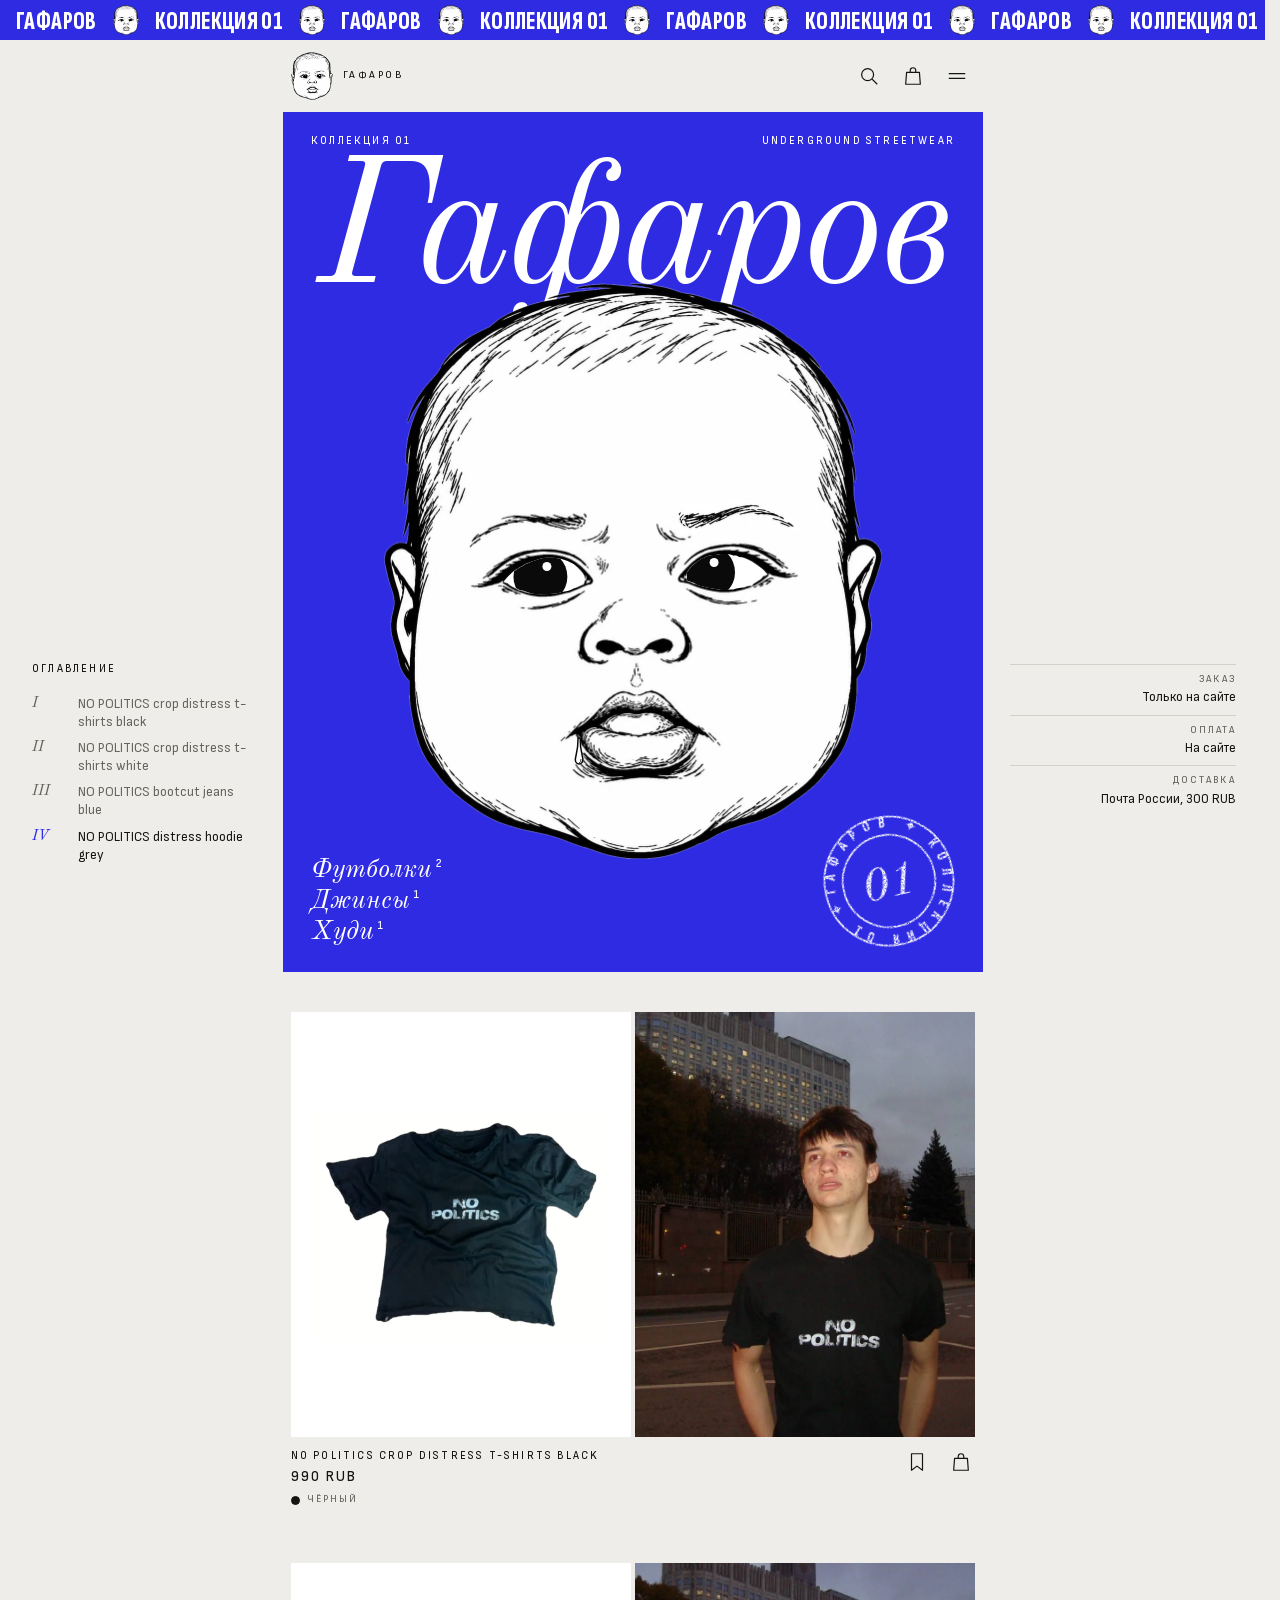
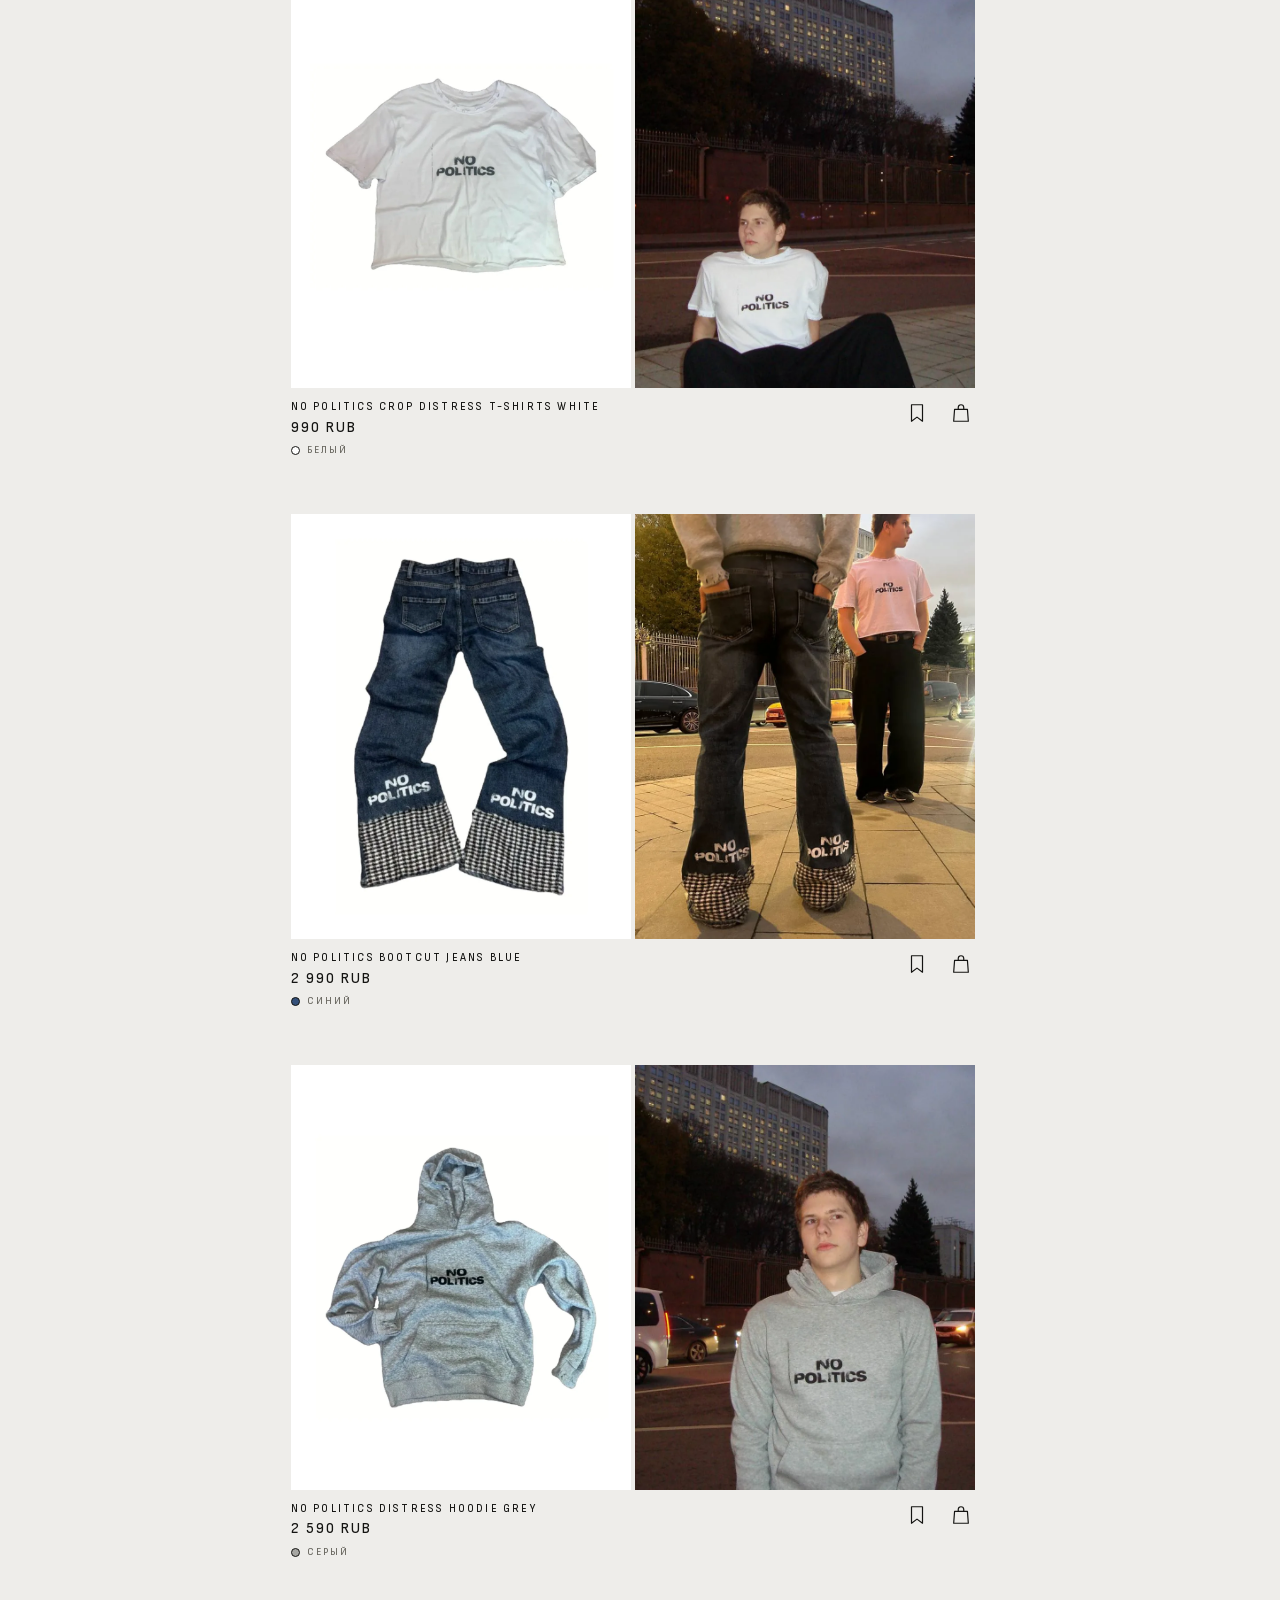
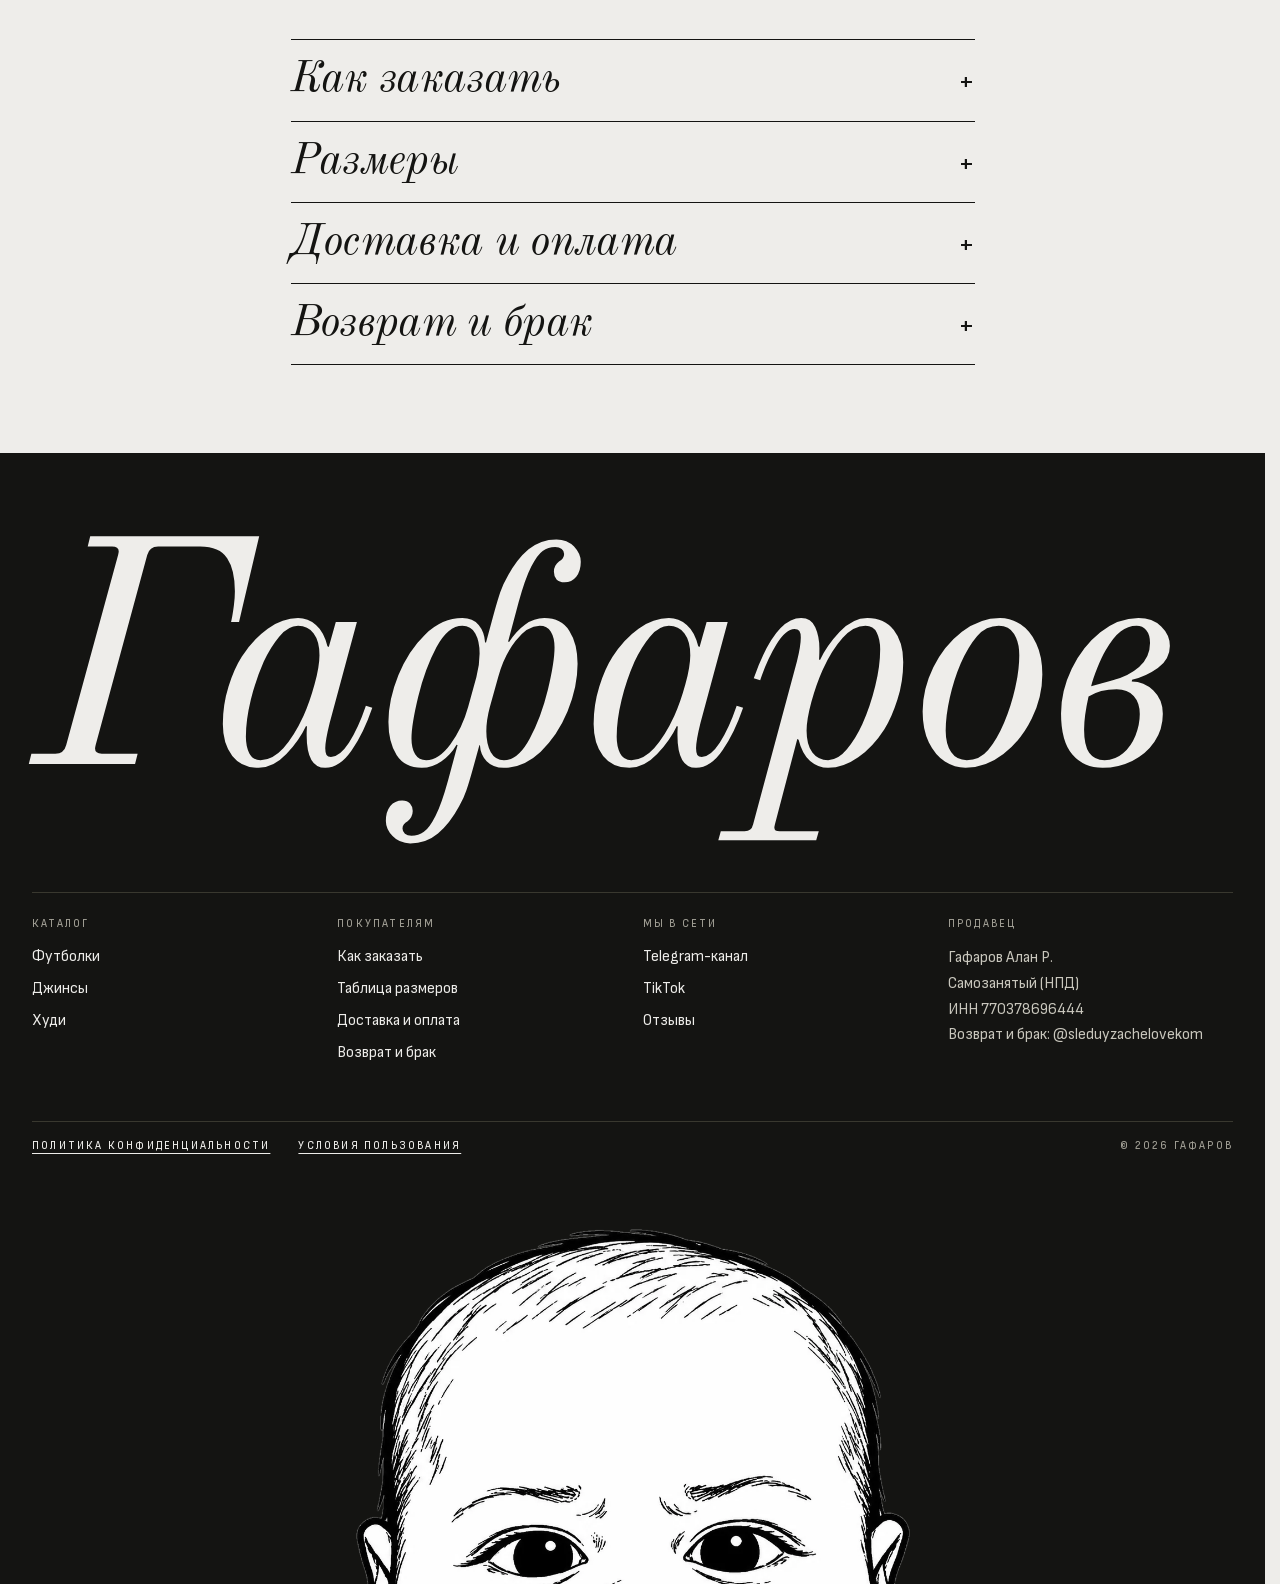
==== index.html @ 9c401a39 "Take payment on the site through YooKassa, add 300 RUB delivery The cart total now includes delivery" ====
<!doctype html>
<html lang="ru">
<head>
<meta charset="utf-8">
<meta name="viewport" content="width=device-width, initial-scale=1, viewport-fit=cover">
<title>ГАФАРОВ — underground streetwear</title>
<meta name="description" content="Авторская одежда ГАФАРОВ. Футболки, джинсы буткат, худи. Заказ на сайте, доставка Почтой России.">
<meta name="theme-color" content="#eeedea">
<meta property="og:title" content="ГАФАРОВ — underground streetwear">
<meta property="og:description" content="Авторская одежда. Доставка Почтой России.">
<meta property="og:image" content="https://gafarov.shop/assets/og.jpg">
<meta property="og:url" content="https://gafarov.shop/">
<link rel="canonical" href="https://gafarov.shop/">
<link rel="icon" type="image/png" href="assets/favicon.png">
<link rel="apple-touch-icon" href="assets/apple-touch-icon.png">
<link rel="stylesheet" href="style.css?v=4">
</head>
<body>

<!-- общие заливки и фильтры для рисунков -->
<svg class="defs" width="0" height="0" aria-hidden="true" focusable="false">
  <defs>
    <pattern id="hatchInk" width="6" height="6" patternUnits="userSpaceOnUse" patternTransform="rotate(-38)"><path d="M0 1.5h6" stroke="#141412" stroke-width=".9"/></pattern>
    <pattern id="hatchPaper" width="6" height="6" patternUnits="userSpaceOnUse" patternTransform="rotate(-38)"><path d="M0 1.5h6" stroke="#eeedea" stroke-width=".7" stroke-opacity=".7"/></pattern>
    <filter id="wob" x="-5%" y="-5%" width="110%" height="110%"><feTurbulence type="fractalNoise" baseFrequency=".03" numOctaves="2" seed="7" result="n"/><feDisplacementMap in="SourceGraphic" in2="n" scale="3.2"/></filter>
    <filter id="rough" x="-5%" y="-5%" width="110%" height="110%"><feTurbulence type="fractalNoise" baseFrequency=".85" numOctaves="2" seed="3" result="n"/><feColorMatrix in="n" type="matrix" values="0 0 0 0 0 0 0 0 0 0 0 0 0 0 0 0 0 0 -3 2.35" result="m"/><feComposite in="SourceGraphic" in2="m" operator="in"/></filter>
  </defs>
</svg>

<div class="ribbon" aria-hidden="true"><div class="ribbon-track" id="ribbon"></div></div>

<div class="page">
<header class="bar">
  <a class="brand" href="#top" aria-label="Гафаров — наверх">
    <img src="assets/mascot-s.webp" alt="" width="42" height="48">
    <span>Гафаров</span>
  </a>
  <div class="bar-btns">
    <button class="ico" id="openSearch" type="button" aria-label="Поиск">
      <svg viewBox="0 0 24 24"><circle cx="10.5" cy="10.5" r="6.5"/><path d="M15.5 15.5 21 21"/></svg>
    </button>
    <button class="ico" id="openCart" type="button" aria-label="Корзина">
      <svg viewBox="0 0 24 24"><path d="M5 8h14l1 13H4z"/><path d="M9 8V6a3 3 0 0 1 6 0v2"/></svg>
      <span class="n" id="count" hidden>0</span>
    </button>
    <button class="ico" id="openMenu" type="button" aria-label="Меню">
      <svg viewBox="0 0 24 24"><path d="M3 9.5h18M3 14.5h18"/></svg>
    </button>
  </div>
</header>

<!-- поля по бокам: только на широких экранах -->
<nav class="margin margin-l" aria-label="Оглавление">
  <p class="micro">Оглавление</p>
  <ol class="toc" id="toc"></ol>
</nav>
<aside class="margin margin-r" aria-label="Коротко о заказе">
  <dl class="margin-facts">
    <div><dt>Заказ</dt><dd>Только на сайте</dd></div>
    <div><dt>Оплата</dt><dd>На сайте</dd></div>
    <div><dt>Доставка</dt><dd>Почта России, 300 RUB</dd></div>
  </dl>
</aside>

<main id="top" class="col">
  <section class="hero" aria-labelledby="heroTitle">
    <div class="hero-plate" id="heroPlate">
      <span class="hero-tag hero-tag-l micro">Коллекция 01</span>
      <span class="hero-tag hero-tag-r micro">Underground streetwear</span>
      <h1 class="masthead" id="heroTitle">Гафаров</h1>

      <div class="mascot" id="mascot">
        <img src="assets/mascot-hero.webp" alt="Маскот бренда: младенец со строгим взглядом" width="1010" height="1166" fetchpriority="high">
        <svg class="eyes" id="eyes" viewBox="153 4 1010 1166" aria-hidden="true">
          <defs>
            <!-- контуры глаз сняты с рисунка: зрачок двигается только внутри них -->
            <clipPath id="eyeL"><path d="M399 608 407 599 413 593 419 588 425 584 431 580 437 577 443 573 449 571 455 568 461 566 467 564 473 562 479 561 485 560 497 560 503 561 509 562 515 563 521 565 527 567 533 570 539 573 545 578 551 585 557 592 560 597V610L557 613 551 616 545 620 539 622 533 625 527 627 521 628 515 629 509 631 503 632 491 633 473 634 461 633 455 632 449 630 443 628 437 626 431 625 425 622 419 619 413 616 407 611 401 609Z"/></clipPath>
            <clipPath id="eyeR"><path d="M766 590 769 586 775 578 781 573 787 568 793 564 799 561 805 558 811 556 817 555 823 555 829 554 835 553 847 553 853 554 859 556 865 556 871 559 877 560 883 562 889 565 895 568 901 572 907 576 913 580 919 585 925 592 928 593 925 594 919 596 913 603 907 606 901 610 895 616 889 616 883 618 877 620 871 621 865 622 859 624 853 624 847 625 835 625 829 624 823 623 817 622 811 621 805 620 799 618 793 617 787 615 781 611 775 609 769 607 766 606Z"/></clipPath>
          </defs>
          <image class="brow" id="brow" href="assets/mascot-brow.webp" x="746" y="451" width="236" height="54"/>
          <g clip-path="url(#eyeL)">
            <rect x="390" y="550" width="180" height="90" fill="#fff"/>
            <g class="iris"><circle cx="496" cy="601" r="54" fill="#0a0a0a"/><circle cx="509" cy="580.5" r="9" fill="#fff"/></g>
            <g class="lid"><rect x="390" y="540" width="180" height="96" fill="#fff"/><rect x="390" y="632" width="180" height="5" fill="#0a0a0a"/></g>
          </g>
          <g clip-path="url(#eyeR)">
            <rect x="760" y="545" width="175" height="85" fill="#fff"/>
            <g class="iris"><circle cx="832" cy="592" r="54" fill="#0a0a0a"/><circle cx="844" cy="572.5" r="9" fill="#fff"/></g>
            <g class="lid"><rect x="760" y="530" width="175" height="96" fill="#fff"/><rect x="760" y="622" width="175" height="5" fill="#0a0a0a"/></g>
          </g>
          <!-- слюна: форму и падение задаёт app.js, здесь вид без анимации -->
          <path class="drool" id="drool" d="M548 922C548 939 543 941.3 543 948.3A7 7.7 0 0 0 557 948.3C557 941.3 552 939 552 922Z"/>
          <path class="drool-hi" id="droolHi" d="M553.5 947Q553.9 952 550.3 954"/>
          <g id="droolDrop" visibility="hidden">
            <path class="drool" d="M0-14C1-7 8-4 8 3A8 8.8 0 0 1-8 3C-8-4-1-7 0-14Z"/>
            <path class="drool-hi" d="M4 2Q4.4 7 .5 8.5"/>
          </g>
        </svg>
      </div>

      <nav class="cover" id="coverCats" aria-label="Разделы каталога"></nav>

      <svg class="seal" viewBox="0 0 200 200" aria-hidden="true">
        <g filter="url(#rough)">
          <circle cx="100" cy="100" r="92"/><circle cx="100" cy="100" r="66"/>
          <path id="sealPath" d="M100 100m-77 0a77 77 0 1 1 154 0a77 77 0 1 1-154 0" fill="none" stroke="none"/>
          <text><textPath href="#sealPath" textLength="472">ГАФАРОВ ✦ КОЛЛЕКЦИЯ 01 ✦</textPath></text>
          <text class="seal-n" x="100" y="123" text-anchor="middle">01</text>
        </g>
      </svg>
    </div>
  </section>

  <section class="catalog" id="catalog" aria-label="Каталог">
    <div class="filter" id="filter" hidden></div>
    <div id="rows"></div>
  </section>

  <section class="info" aria-label="Информация">
    <details class="acc" id="how">
      <summary>Как заказать</summary>
      <ol class="steps">
        <li><b>01</b><div><h3>Выберите вещь</h3><p>Откройте модель, выберите размер и добавьте в корзину.</p></div></li>
        <li><b>02</b><div><h3>Оформите заказ на сайте</h3><p>Укажите ФИО, ник в Telegram, телефон и адрес. Писать менеджеру не нужно: заказ сразу придёт нам.</p></div></li>
        <li><b>03</b><div><h3>Оплатите</h3><p>Сразу после оформления откроется страница оплаты ЮKassa. Сумма уже с доставкой.</p></div></li>
        <li><b>04</b><div><h3>Получите</h3><p>После оплаты отправим посылку Почтой России и пришлём трек-номер в Telegram.</p></div></li>
      </ol>
    </details>

    <details class="acc" id="sizes">
      <summary>Размеры</summary>
      <p class="acc-lead">Замеры изделия в сантиметрах, допустимое отклонение 1–2 см.</p>
      <div class="tabs" role="tablist" aria-label="Тип изделия" id="chartTabs"></div>
      <div id="chart"></div>
    </details>

    <details class="acc" id="faq">
      <summary>Доставка и оплата</summary>
      <div class="qa">
        <details>
          <summary>Как и когда отправите заказ?</summary>
          <p>Почтой России после оплаты. Срок доставки зависит от региона. Трек-номер для отслеживания пришлём в Telegram.</p>
        </details>
        <details>
          <summary>Сколько стоит доставка?</summary>
          <p>300 RUB в любой город России. Доставка уже входит в итоговую сумму заказа.</p>
        </details>
        <details>
          <summary>Как оплатить?</summary>
          <p>Онлайн на сайте через ЮKassa: после оформления заказа сразу откроется страница оплаты. Если оплата не прошла, заказ сохранится и его можно оплатить ещё раз.</p>
        </details>
        <details>
          <summary>Нужно ли писать менеджеру, чтобы заказать?</summary>
          <p>Нет. Заказ и оплата — только на сайте. Менеджер сам напишет вам по нику из заказа, если нужно что-то уточнить, и пришлёт трек-номер. Писать ему стоит только по возврату и браку.</p>
        </details>
        <details>
          <summary>Потёртости и отверстия — это брак?</summary>
          <p>В моделях с пометкой distress — нет. Потёртости, отверстия и необработанные края сделаны намеренно и являются частью дизайна, поэтому каждая такая вещь немного отличается от фото.</p>
        </details>
      </div>
    </details>

    <details class="acc" id="returns">
      <summary>Возврат и брак</summary>
      <div class="ret">
        <h3>Возврат</h3>
        <p>Вещь надлежащего качества можно вернуть в течение 7 дней после получения, если сохранены её товарный вид и потребительские свойства. Это касается и случая, когда не подошёл размер. Деньги вернём в течение 10 дней с момента требования, за вычетом стоимости обратной доставки.</p>
        <h3>Брак</h3>
        <p>Если пришла вещь с браком, вы можете потребовать замену, соразмерное уменьшение цены или возврат денег.</p>
        <h3>Как оформить</h3>
        <p>Напишите менеджеру в Telegram: номер заказа, что случилось, и приложите фото.</p>
        <a class="btn ghost" href="https://t.me/sleduyzachelovekom" target="_blank" rel="noopener">Написать менеджеру</a>
        <p class="note">Менеджер отвечает только по возврату и браку. Подробные условия — в <a href="terms.html#returns">условиях пользования</a>.</p>
      </div>
    </details>
  </section>
</main>
</div>

<footer class="foot">
  <div class="foot-in">
    <p class="foot-word" aria-hidden="true">Гафаров</p>
    <div class="foot-grid">
      <div>
        <h2>Каталог</h2>
        <ul id="footCats"></ul>
      </div>
      <div>
        <h2>Покупателям</h2>
        <ul>
          <li><a href="#how" data-info="how">Как заказать</a></li>
          <li><a href="#sizes" data-info="sizes">Таблица размеров</a></li>
          <li><a href="#faq" data-info="faq">Доставка и оплата</a></li>
          <li><a href="#returns" data-info="returns">Возврат и брак</a></li>
        </ul>
      </div>
      <div>
        <h2>Мы в сети</h2>
        <ul>
          <li><a href="https://t.me/gafarovalan" target="_blank" rel="noopener">Telegram-канал</a></li>
          <li><a href="https://www.tiktok.com/@alangppn1l5" target="_blank" rel="noopener">TikTok</a></li>
          <li><a href="https://t.me/otsuvuGafarovalan" target="_blank" rel="noopener">Отзывы</a></li>
        </ul>
      </div>
      <div>
        <h2>Продавец</h2>
        <p class="req">Гафаров Алан Р.<br>Самозанятый (НПД)<br>ИНН 770378696444<br>Возврат и брак: <a href="https://t.me/sleduyzachelovekom" target="_blank" rel="noopener">@sleduyzachelovekom</a></p>
      </div>
    </div>
    <div class="foot-legal">
      <a href="privacy.html">Политика конфиденциальности</a>
      <a href="terms.html">Условия пользования</a>
      <span>© <span id="year">2026</span> Гафаров</span>
    </div>
  </div>
  <div class="foot-peek" aria-hidden="true"><img src="assets/mascot.webp" alt="" width="1010" height="1166" loading="lazy"></div>
</footer>

<!-- меню -->
<dialog class="sheet" id="menu" aria-label="Меню">
  <div class="sheet-in">
    <div class="sheet-top">
      <button class="ico" type="button" data-switch-search aria-label="Поиск">
        <svg viewBox="0 0 24 24"><circle cx="10.5" cy="10.5" r="6.5"/><path d="M15.5 15.5 21 21"/></svg>
      </button>
      <img src="assets/mascot-s.webp" alt="" width="42" height="48">
      <button class="ico" type="button" data-close-sheet aria-label="Закрыть меню">
        <svg viewBox="0 0 24 24"><path d="M5 5l14 14M19 5 5 19"/></svg>
      </button>
    </div>
    <nav class="menu-cats" id="menuCats" aria-label="Каталог"></nav>
    <ul class="menu-info micro">
      <li><a href="#how" data-info="how">Как заказать</a></li>
      <li><a href="#sizes" data-info="sizes">Размеры</a></li>
      <li><a href="#faq" data-info="faq">Доставка и оплата</a></li>
      <li><a href="#returns" data-info="returns">Возврат и брак</a></li>
    </ul>
    <ul class="menu-info menu-info-b micro">
      <li><a href="https://t.me/gafarovalan" target="_blank" rel="noopener">Telegram-канал</a></li>
      <li><a href="https://www.tiktok.com/@alangppn1l5" target="_blank" rel="noopener">TikTok</a></li>
      <li><a href="https://t.me/otsuvuGafarovalan" target="_blank" rel="noopener">Отзывы</a></li>
      <li><a href="privacy.html">Политика</a></li>
      <li><a href="terms.html">Условия</a></li>
    </ul>
  </div>
</dialog>

<!-- поиск -->
<dialog class="sheet" id="search" aria-label="Поиск">
  <div class="sheet-in">
    <form class="search-top" id="searchForm" role="search">
      <button class="ico" type="button" data-close-sheet aria-label="Закрыть поиск">
        <svg viewBox="0 0 24 24"><path d="M21 12H4M10 6l-6 6 6 6"/></svg>
      </button>
      <input id="q" type="search" placeholder="Введите запрос" autocomplete="off" aria-label="Поиск по каталогу">
    </form>
    <div class="search-panel">
      <div id="popular">
        <p class="micro">Популярные запросы</p>
        <div class="chips" id="chips"></div>
      </div>
      <div class="results" id="results" aria-live="polite"></div>
    </div>
  </div>
</dialog>

<!-- окно товара -->
<dialog class="pd" id="pd" aria-labelledby="pdTitle">
  <button class="ico pd-x" type="button" data-close aria-label="Закрыть">
    <svg viewBox="0 0 24 24"><path d="M5 5l14 14M19 5 5 19"/></svg>
  </button>
  <div class="pd-scroll" id="pdBody"></div>
</dialog>

<!-- корзина -->
<div class="shade" id="shade"></div>
<aside class="drawer" id="drawer" role="dialog" aria-modal="true" aria-labelledby="drawerTitle">
  <div class="dh">
    <button class="ico back" id="back" type="button" aria-label="Назад к корзине" hidden>
      <svg viewBox="0 0 24 24"><path d="M21 12H4M10 6l-6 6 6 6"/></svg>
    </button>
    <h2 id="drawerTitle">Корзина</h2>
    <button class="ico" id="closeCart" type="button" aria-label="Закрыть корзину">
      <svg viewBox="0 0 24 24"><path d="M5 5l14 14M19 5 5 19"/></svg>
    </button>
  </div>

  <section class="pane" data-pane="cart">
    <div class="db" id="items"></div>
    <div class="df" id="cartFoot">
      <div class="total"><span>Итого</span><span id="sum"></span></div>
      <p class="total-hint" data-hint></p>
      <button class="btn full" id="toForm" type="button">Оформить заказ</button>
    </div>
  </section>

  <form class="pane" data-pane="form" id="orderForm" novalidate hidden>
    <div class="db">
      <div class="f">
        <label for="fName">ФИО получателя</label>
        <input id="fName" name="name" autocomplete="name" placeholder="Иванов Иван Иванович">
        <span class="err">Укажите ФИО полностью</span>
      </div>
      <div class="f">
        <label for="fTg">Ник в Telegram</label>
        <div class="tg"><span>@</span><input id="fTg" name="tg" autocomplete="off" autocapitalize="off" spellcheck="false" placeholder="username"></div>
        <span class="hint">На этот ник менеджер напишет, если нужно уточнить заказ, и пришлёт трек-номер</span>
        <span class="err">Укажите ник: от 5 символов, латиница, цифры и _</span>
      </div>
      <div class="f">
        <label for="fPhone">Телефон</label>
        <div class="phone">
          <select name="code" aria-label="Код страны">
            <option value="+7">🇷🇺 +7</option>
            <option value="+375">🇧🇾 +375</option>
            <option value="+380">🇺🇦 +380</option>
            <option value="+992">🇹🇯 +992</option>
            <option value="+996">🇰🇬 +996</option>
            <option value="+998">🇺🇿 +998</option>
            <option value="+374">🇦🇲 +374</option>
            <option value="+995">🇬🇪 +995</option>
          </select>
          <input id="fPhone" name="phone" type="tel" inputmode="tel" autocomplete="tel-national" placeholder="900 123-45-67">
        </div>
        <span class="err">Проверьте номер</span>
      </div>
      <div class="f">
        <label for="fZip">Почтовый индекс</label>
        <input id="fZip" name="zip" inputmode="numeric" autocomplete="postal-code" placeholder="630099" maxlength="6">
        <span class="err">Индекс — 6 цифр</span>
      </div>
      <div class="f">
        <label for="fCity">Город или населённый пункт</label>
        <input id="fCity" name="city" autocomplete="address-level2" placeholder="Новосибирск">
        <span class="err">Укажите город</span>
      </div>
      <div class="f">
        <label for="fAddr">Улица, дом, квартира</label>
        <input id="fAddr" name="address" autocomplete="street-address" placeholder="ул. Ленина, д. 1, кв. 5">
        <span class="err">Укажите адрес</span>
      </div>
      <div class="f">
        <label for="fComment">Комментарий <span class="opt">— необязательно</span></label>
        <textarea id="fComment" name="comment" rows="2"></textarea>
      </div>
      <label class="f check">
        <input type="checkbox" name="agree">
        <span>Согласен на обработку персональных данных для оформления и доставки заказа согласно <a href="privacy.html" target="_blank">политике конфиденциальности</a></span>
        <span class="err">Нужно согласие</span>
      </label>
      <p class="form-terms">Подтверждая заказ, вы принимаете <a href="terms.html" target="_blank">условия пользования</a>.</p>
      <input class="hp" type="text" name="_honey" tabindex="-1" autocomplete="off" aria-hidden="true">
    </div>
    <div class="df">
      <div class="total"><span>Итого</span><span id="sum2"></span></div>
      <p class="total-hint" data-hint></p>
      <p class="send-err" id="sendErr" role="alert" hidden>Не получилось отправить заказ. Проверьте интернет и нажмите ещё раз.</p>
      <button class="btn full" id="submitOrder" type="submit">Подтвердить заказ</button>
    </div>
  </form>

  <section class="pane" data-pane="done" hidden>
    <div class="db done" id="done"></div>
  </section>
</aside>

<div class="toast" id="toast" role="status" aria-live="polite">
  <span id="toastMsg"></span>
  <button type="button" id="toastOpen">Открыть корзину</button>
</div>

<script>
/* =================== НАСТРОЙКИ =================== */
const CONFIG = {
  // адрес веб-приложения Google Apps Script (…/exec). Скрипт пишет заказ
  // в Google Таблицу и отправляет письмо на почты — они указаны в самом скрипте
  orderEndpoint: "https://script.google.com/macros/s/AKfycbwNuM3b9tL99h73fy8hb0etZRNH6AhBj3lG-P958JzlX-swRg_BG2fD04OcXcnOUxZn/exec",
  // ник менеджера в Telegram без @ — только для возврата и брака
  managerTelegram: "sleduyzachelovekom",
  // доставка Почтой России, рублей. Прибавляется к сумме заказа; такая же цифра — в скрипте (DELIVERY_PRICE)
  delivery: 300
  // оплата через ЮKassa подключается в самом скрипте. Цены товаров продублированы там же (CATALOG)
};

/* =================== ТОВАРЫ ===================
   id:      уникальный код (латиницей)
   type:    "tee", "jeans" или "hoodie" — раздел в меню и таблица размеров
   icon:    рисунок-заглушка, пока нет фото: "tee-regular", "tee-boxy", "jeans", "sweater"
   name:    название
   price:   цена в рублях числом, например 4990. null — на сайте «Цена по запросу»
   sizes:   размеры, которые есть у модели
   soldOut: размеры, которых нет в наличии (будут зачёркнуты)
   tag:     плашка на фото: "Новинка", "Мало" или ""
   colors:  цвет модели. Один — просто подпись, несколько — выбор. Оттенок кружка задаёт COLORS ниже
   photos:  все фото в карточке товара по порядку.
            Просто список:  ["jeans-front.jpg", "jeans-back.jpg"]
            По цветам:      { "Чёрный": ["t-black.jpg"], "Белый": ["t-white.jpg"] }
            Пусто — показывается рисунок-заглушка
   preview: два фото для ряда на главной. Пусто — первые два из photos
   desc:    описание
   specs:   характеристики — пары ["Название", "значение"]
   ============================================== */
const PRODUCTS = [
  {
    id: "tee-black",
    type: "tee",
    icon: "tee-boxy",
    name: "NO POLITICS crop distress t-shirts black",
    price: 990,
    sizes: ["S", "M", "L", "XL"],
    soldOut: [],
    tag: "",
    colors: ["Чёрный"],
    photos: ["assets/items/tee-black-1.webp", "assets/items/tee-black-2.webp", "assets/items/tee-black-model.webp", "assets/items/tees-duo-model.webp"],
    preview: ["assets/items/tee-black-1.webp", "assets/items/tee-black-model.webp"],
    desc: "",
    specs: []
  },
  {
    id: "tee-white",
    type: "tee",
    icon: "tee-boxy",
    name: "NO POLITICS crop distress t-shirts white",
    price: 990,
    sizes: ["S", "M", "L", "XL"],
    soldOut: [],
    tag: "",
    colors: ["Белый"],
    photos: ["assets/items/tee-white-1.webp", "assets/items/tee-white-2.webp", "assets/items/tee-white-model.webp", "assets/items/tees-duo-model.webp"],
    preview: ["assets/items/tee-white-1.webp", "assets/items/tee-white-model.webp"],
    desc: "",
    specs: []
  },
  {
    id: "jeans-blue",
    type: "jeans",
    icon: "jeans",
    name: "NO POLITICS bootcut jeans blue",
    price: 2990,
    sizes: ["S", "M", "L", "XL"],
    soldOut: [],
    tag: "",
    colors: ["Синий"],
    photos: ["assets/items/jeans-blue-1.webp?v=2", "assets/items/jeans-blue-2.webp?v=2", "assets/items/jeans-blue-model-1.webp", "assets/items/jeans-blue-model-2.webp", "assets/items/jeans-blue-model-3.webp"],
    preview: ["assets/items/jeans-blue-1.webp?v=2", "assets/items/jeans-blue-model-1.webp"],
    desc: "",
    specs: []
  },
  {
    id: "hoodie-grey",
    type: "hoodie",
    icon: "sweater",
    name: "NO POLITICS distress hoodie grey",
    price: 2590,
    sizes: ["S", "M", "L", "XL"],
    soldOut: [],
    tag: "",
    colors: ["Серый"],
    photos: ["assets/items/hoodie-grey-1.webp", "assets/items/hoodie-grey-2.webp", "assets/items/hoodie-grey-model.webp"],
    preview: ["assets/items/hoodie-grey-1.webp", "assets/items/hoodie-grey-model.webp"],
    desc: "",
    specs: []
  }
];

/* оттенки кружков рядом с названием цвета */
const COLORS = { "Чёрный": "#141412", "Белый": "#ffffff", "Синий": "#34507a", "Серый": "#a6a6a2" };

/* =================== ТАБЛИЦЫ РАЗМЕРОВ (см) ===================
   rows — строки таблицы: ["размер", значения по колонкам cols]
   пример: rows: [["S", "52", "66", "21"], ["M", "55", "68", "22"]]
   пока rows пустой — на сайте «замеры скоро появятся»
   ============================================================= */
const SIZE_CHARTS = {
  tee:    { title: "Футболка", cols: ["Ширина по груди", "Длина", "Рукав"], rows: [] },
  jeans:  { title: "Джинсы",   cols: ["Талия", "Бёдра", "Длина", "Низ"],    rows: [] },
  hoodie: { title: "Худи",     cols: ["Ширина по груди", "Длина", "Рукав"], rows: [] }
};

/* разделы каталога: в меню, подвале и фильтре */
const CATEGORIES = { tee: "Футболки", jeans: "Джинсы", hoodie: "Худи" };

/* надписи на ленте вверху и запросы-подсказки в поиске */
const RIBBON = ["Гафаров", "Коллекция 01"];
const POPULAR = ["Футболка", "Джинсы", "Худи", "Чёрная", "Белая", "Distress"];
</script>
<script src="app.js?v=9"></script>
<script src="track.js?v=1" defer></script>
</body>
</html>
---- style.css ----
@font-face{font-family:"Old Standard TT";font-style:italic;font-weight:400;font-display:swap;src:url(assets/fonts/old-standard-italic-cyrillic.woff2) format("woff2");unicode-range:U+0301, U+0400-045F, U+0490-0491, U+04B0-04B1, U+2116}
@font-face{font-family:"Old Standard TT";font-style:italic;font-weight:400;font-display:swap;src:url(assets/fonts/old-standard-italic-latin.woff2) format("woff2");unicode-range:U+0000-00FF, U+0131, U+0152-0153, U+02BB-02BC, U+02C6, U+02DA, U+02DC, U+0304, U+0308, U+0329, U+2000-206F, U+20AC, U+2122, U+2191, U+2193, U+2212, U+2215, U+FEFF, U+FFFD}
@font-face{font-family:"Old Standard TT";font-style:normal;font-weight:400;font-display:swap;src:url(assets/fonts/old-standard-cyrillic.woff2) format("woff2");unicode-range:U+0301, U+0400-045F, U+0490-0491, U+04B0-04B1, U+2116}
@font-face{font-family:"Old Standard TT";font-style:normal;font-weight:400;font-display:swap;src:url(assets/fonts/old-standard-latin.woff2) format("woff2");unicode-range:U+0000-00FF, U+0131, U+0152-0153, U+02BB-02BC, U+02C6, U+02DA, U+02DC, U+0304, U+0308, U+0329, U+2000-206F, U+20AC, U+2122, U+2191, U+2193, U+2212, U+2215, U+FEFF, U+FFFD}
@font-face{font-family:"Sofia Sans Extra Condensed";font-style:normal;font-weight:800;font-display:swap;src:url(assets/fonts/sofia-extra-cyrillic.woff2) format("woff2");unicode-range:U+0301, U+0400-045F, U+0490-0491, U+04B0-04B1, U+2116}
@font-face{font-family:"Sofia Sans Extra Condensed";font-style:normal;font-weight:800;font-display:swap;src:url(assets/fonts/sofia-extra-latin.woff2) format("woff2");unicode-range:U+0000-00FF, U+0131, U+0152-0153, U+02BB-02BC, U+02C6, U+02DA, U+02DC, U+0304, U+0308, U+0329, U+2000-206F, U+20AC, U+2122, U+2191, U+2193, U+2212, U+2215, U+FEFF, U+FFFD}
@font-face{font-family:"Sofia Sans Semi Condensed";font-style:normal;font-weight:400 700;font-display:swap;src:url(assets/fonts/sofia-semi-cyrillic.woff2) format("woff2");unicode-range:U+0301, U+0400-045F, U+0490-0491, U+04B0-04B1, U+2116}
@font-face{font-family:"Sofia Sans Semi Condensed";font-style:normal;font-weight:400 700;font-display:swap;src:url(assets/fonts/sofia-semi-latin.woff2) format("woff2");unicode-range:U+0000-00FF, U+0131, U+0152-0153, U+02BB-02BC, U+02C6, U+02DA, U+02DC, U+0304, U+0308, U+0329, U+2000-206F, U+20AC, U+2122, U+2191, U+2193, U+2212, U+2215, U+FEFF, U+FFFD}
:root{
  --paper:#eeedea; --plate:#e4e2dd; --sheet:#fbfaf7; --ink:#141412; --mute:#65635c; --line:#d3d1ca; --stamp:#2e2be3; --err:#b3261e;
  --ui:"Sofia Sans Semi Condensed","Arial Narrow",system-ui,sans-serif;
  --poster:"Sofia Sans Extra Condensed","Arial Narrow",system-ui,sans-serif;
  --serif:"Old Standard TT",Georgia,"Times New Roman",serif;
  --col:700px; --gut:8px; --ease:cubic-bezier(.2,.8,.2,1);
}
*,*::before,*::after{box-sizing:border-box}
html{scroll-behavior:smooth;scroll-padding-top:84px;scrollbar-gutter:stable;-webkit-text-size-adjust:100%;background:var(--paper)}
html.lock,html.lock body{overflow:hidden}
body{margin:0;background:var(--paper);color:var(--ink);font:400 16px/1.5 var(--ui);-webkit-font-smoothing:antialiased;-moz-osx-font-smoothing:grayscale}
img,svg{display:block;max-width:100%}
a{color:inherit}
button{font:inherit;color:inherit;cursor:pointer;background:none;border:0;padding:0}
ul,ol{list-style:none;margin:0;padding:0}
[hidden]{display:none!important}
:focus-visible{outline:2px solid var(--stamp);outline-offset:2px}
dialog{color:inherit}
.defs{position:absolute}
.micro{font:500 11px/1.35 var(--ui);letter-spacing:.2em;text-transform:uppercase}
.col{max-width:var(--col);margin:0 auto}

/* ---------- кнопки ---------- */
.ico{position:relative;flex:none;width:44px;height:44px;display:grid;place-items:center}
.ico svg{width:22px;height:22px;fill:none;stroke:currentColor;stroke-width:1.3;stroke-linejoin:round}
.btn{display:inline-flex;align-items:center;justify-content:center;gap:10px;height:52px;padding:0 26px;border:1px solid var(--ink);background:var(--ink);color:var(--paper);font:500 12px/1 var(--ui);letter-spacing:.2em;text-transform:uppercase;text-decoration:none;transition:background .2s,color .2s,border-color .2s}
.btn:hover{background:var(--stamp);border-color:var(--stamp);color:#fff}
.btn.ghost{background:transparent;color:var(--ink)}
.btn.ghost:hover{background:var(--ink);border-color:var(--ink);color:var(--paper)}
.btn.full{width:100%}
.btn:disabled{opacity:.35;cursor:not-allowed;background:var(--ink);border-color:var(--ink);color:var(--paper)}
.linkbtn{font-size:13px;color:var(--mute);text-decoration:underline;text-underline-offset:3px}
.linkbtn:hover{color:var(--ink)}

/* ---------- лента ---------- */
.ribbon{background:var(--stamp);color:#fff;overflow:hidden;white-space:nowrap;padding-top:env(safe-area-inset-top)}
.ribbon-track{display:inline-flex;align-items:center;height:40px;animation:ribbon 90s linear infinite}
.ribbon-track span{font:800 25px/1 var(--poster);letter-spacing:.015em;text-transform:uppercase;padding:0 16px;transform:translateY(1px)}
.ribbon-track img{width:26px;height:30px;flex:none}
@keyframes ribbon{to{transform:translateX(-50%)}}

/* ---------- шапка ---------- */
.bar{position:sticky;top:0;z-index:20;max-width:var(--col);margin:0 auto;height:72px;padding:0 4px 0 var(--gut);display:flex;align-items:center;justify-content:space-between;background:rgba(238,237,234,.84);-webkit-backdrop-filter:blur(40px);backdrop-filter:blur(40px)}
.brand{display:flex;align-items:center;gap:10px;text-decoration:none;font:500 10.5px/1.25 var(--ui);letter-spacing:.24em;text-transform:uppercase}
.brand img{width:42px;height:48px;transition:transform .35s var(--ease)}
.brand:hover img{transform:rotate(-8deg)}
.bar-btns{display:flex}
.n{position:absolute;top:5px;right:3px;min-width:16px;height:16px;padding:0 4px;border-radius:8px;background:var(--stamp);color:#fff;font:600 10px/16px var(--ui);text-align:center;transition:transform .2s var(--ease)}
.n.bump{transform:scale(1.35)}

/* ---------- поля ---------- */
.margin{display:none}
html.at-foot .margin{opacity:0;visibility:hidden}
@media(min-width:1220px){
  .margin{display:block;position:fixed;z-index:5;bottom:32px;width:calc((100vw - var(--col))/2 - 64px);max-width:300px;transition:opacity .25s,visibility .25s}
  .margin-l{left:32px}
  .margin-r{right:44px;bottom:84px}
}
.toc{margin-top:14px}
.toc a{display:flex;gap:12px;padding:4px 0;font-size:14px;line-height:1.3;text-decoration:none;color:var(--mute);transition:color .2s}
.toc a i{flex:0 0 34px;font:italic 400 15px/1.2 var(--serif)}
.toc a:hover,.toc a[aria-current]{color:var(--ink)}
.toc a[aria-current] i{color:var(--stamp)}
.margin-facts{margin:0;text-align:right}
.margin-facts div{padding:8px 0;border-top:1px solid var(--line)}
.margin-facts dt{font:500 10px/1.35 var(--ui);letter-spacing:.2em;text-transform:uppercase;color:var(--mute);margin-bottom:2px}
.margin-facts dd{margin:0;font-size:14px;line-height:1.3}

/* ---------- первый экран ---------- */
.hero-plate{position:relative;aspect-ratio:700/860;background:var(--stamp);color:#fff;overflow:hidden;container-type:inline-size}
.hero{margin-bottom:clamp(24px,5vw,40px)}
.hero-tag{position:absolute;top:2.6%;z-index:3}
.hero-tag-l{left:4%}
.hero-tag-r{right:4%}
.masthead{position:absolute;left:0;right:0;top:calc(2.4% + 14px);z-index:1;margin:0;text-align:center;font:italic 400 25.4cqw/1 var(--serif);letter-spacing:-.03em;white-space:nowrap}
.mascot{position:absolute;left:14%;top:19.5%;z-index:2;width:72%;aspect-ratio:1010/1166}
.mascot img,.mascot svg{position:absolute;inset:0;width:100%;height:100%}
.eyes{overflow:visible}
.drool{fill:#fff;stroke:#0a0a0a;stroke-width:3;stroke-linejoin:round}
.drool-hi{fill:none;stroke:#0a0a0a;stroke-width:1.6;stroke-linecap:round}
.lid{transform:translateY(-110px)}
.eyes.blink .lid{animation:blink .19s ease-in-out}
@keyframes blink{0%,100%{transform:translateY(-110px)}45%,55%{transform:none}}
.brow{transform-box:fill-box;transform-origin:4% 70%;transition:transform .5s var(--ease)}
.brow.up{transform:translateY(-24px) rotate(-5deg);transition:transform .22s cubic-bezier(.3,1.6,.5,1)}
.cover{position:absolute;left:4%;bottom:2.8%;z-index:3;display:flex;flex-direction:column;align-items:flex-start;white-space:nowrap}
.cover a{display:flex;align-items:flex-start;gap:.15em;min-height:24px;font:italic 400 clamp(13px,3.7cqw,26px)/1.2 var(--serif);text-decoration:none}
.cover a:hover{text-decoration:underline;text-underline-offset:.18em;text-decoration-thickness:1px}
.cover sup{font:500 .46em/1 var(--ui);margin-top:.25em}
.seal{position:absolute;right:3.5%;bottom:2.4%;z-index:3;width:20%;height:auto;transform:rotate(-13deg);overflow:visible}
.seal circle{fill:none;stroke:#fff;stroke-width:2.5}
.seal text{fill:#fff;font:800 22px/1 var(--poster);letter-spacing:.06em}
.seal .seal-n{font:italic 400 66px/1 var(--serif);letter-spacing:0}

/* ---------- каталог ---------- */
.catalog{padding:0 var(--gut)}
.filter{display:flex;justify-content:space-between;align-items:center;gap:12px;padding:0 0 18px}
.filter .linkbtn{font-size:11px}
.row{margin-bottom:clamp(40px,8vw,56px);scroll-margin-top:84px}
.row.out .row-media>*{opacity:.5}
.row-media{position:relative;display:flex;gap:4px;overflow-x:auto;scroll-snap-type:x mandatory;scrollbar-width:none}
.row-media::-webkit-scrollbar{display:none}
.shot{position:relative;flex:0 0 calc(50% - 2px);aspect-ratio:4/5;background:var(--plate);overflow:hidden;scroll-snap-align:start}
.shot:only-child{flex-basis:100%}
.shot img{position:absolute;inset:0;width:100%;height:100%;object-fit:cover;transition:transform .7s var(--ease)}
.garm{position:absolute;inset:6% 7%;width:86%;height:88%;transition:transform .7s var(--ease)}
.shot:hover img,.shot:hover .garm{transform:scale(1.03)}
.shot-cap{position:absolute;left:10px;bottom:10px;font-size:10px;color:var(--mute)}
.rubber{position:absolute;right:9px;bottom:9px;padding:3px 7px 2px;border:2px solid var(--stamp);color:var(--stamp);font:800 clamp(13px,3.2vw,17px)/1 var(--poster);letter-spacing:.06em;text-transform:uppercase;transform:rotate(-7deg);mix-blend-mode:multiply}
.row-tag{position:absolute;top:10px;right:10px;z-index:1;padding:4px 7px;background:var(--stamp);color:#fff;font-size:10px}
.row-info{display:flex;justify-content:space-between;align-items:flex-start;gap:12px;padding-top:12px}
.row-name{margin:0 0 3px;font-size:11px;font-weight:500}
.row-name button{letter-spacing:inherit;text-transform:inherit;font:inherit;text-align:left}
.row-name button:hover{color:var(--stamp)}
.row-price{margin:0;font:500 15px/1.3 var(--ui);letter-spacing:.14em;text-transform:uppercase}
.row-colors{margin:7px 0 0;color:var(--mute);font-size:10px;display:flex;flex-wrap:wrap;align-items:center;gap:0 5px}
.dot{display:inline-block;width:9px;height:9px;border-radius:50%;border:1px solid var(--ink);background:#fff;margin-right:2px;flex:none}
.dot.dark{background:var(--ink)}
.row-colors .dot:not(:first-child){margin-left:9px}
.row-acts{display:flex;margin:-9px -8px 0 0;flex:none}
.fav[aria-pressed="true"] svg{fill:var(--stamp);stroke:var(--stamp)}
.none{padding:48px 0;text-align:center;display:grid;justify-items:center;gap:16px}
.none p{margin:0;color:var(--mute)}

/* ---------- инфо ---------- */
.info{padding:clamp(8px,3vw,24px) var(--gut) clamp(48px,9vw,88px)}
.acc{border-top:1px solid var(--ink);scroll-margin-top:72px}
.acc:last-child{border-bottom:1px solid var(--ink)}
.acc>summary{list-style:none;cursor:pointer;display:flex;justify-content:space-between;align-items:baseline;gap:16px;padding:16px 0 18px;font:italic 400 clamp(32px,7vw,44px)/1.05 var(--serif);letter-spacing:-.015em}
.acc>summary::-webkit-details-marker,.qa summary::-webkit-details-marker{display:none}
.acc>summary::after{content:"+";font:400 28px/1 var(--ui);transition:transform .25s var(--ease)}
.acc[open]>summary::after{transform:rotate(45deg)}
.acc>summary:hover{color:var(--stamp)}
.acc-lead{margin:0 0 16px;color:var(--mute);max-width:52ch}
.steps{padding-bottom:24px}
.steps li{display:grid;grid-template-columns:52px 1fr;padding:14px 0;border-top:1px solid var(--line)}
.steps b{font:italic 400 22px/1.2 var(--serif)}
.steps h3{margin:0 0 3px;font-size:17px;font-weight:600}
.steps p{margin:0;color:var(--mute)}
.tabs{display:flex;flex-wrap:wrap;gap:6px;margin-bottom:12px}
.tab{height:38px;padding:0 14px;border:1px solid var(--line);font-size:11px;transition:border-color .15s,background .15s,color .15s}
.tab:hover{border-color:var(--ink)}
.tab[aria-selected="true"]{background:var(--ink);border-color:var(--ink);color:var(--paper)}
#chart{padding-bottom:24px}
.table-wrap{overflow-x:auto;border:1px solid var(--line)}
table{width:100%;border-collapse:collapse;font-size:15px;min-width:420px}
th,td{padding:12px 14px;text-align:left;border-bottom:1px solid var(--line)}
th{font:500 10px/1.3 var(--ui);letter-spacing:.16em;text-transform:uppercase;color:var(--mute)}
tbody tr:last-child td{border-bottom:0}
td:first-child{font-weight:600}
.chart-empty{border:1px solid var(--line);padding:18px;color:var(--mute);margin:0}
.chart-empty a,.qa a{color:var(--ink);text-underline-offset:3px}
.note{color:var(--mute);font-size:14px;margin:12px 0 0}
.qa{padding-bottom:24px}
.ret{padding-bottom:28px;max-width:60ch}
.ret h3{margin:14px 0 4px;font-size:17px;font-weight:600}
.ret h3:first-child{margin-top:0}
.ret p{margin:0;color:var(--mute)}
.ret .btn{margin:16px 0 4px}
.ret .note a{color:var(--ink);text-underline-offset:3px}
.qa details{border-top:1px solid var(--line)}
.qa summary{list-style:none;cursor:pointer;display:flex;justify-content:space-between;align-items:center;gap:16px;padding:13px 0;font-size:17px;font-weight:500}
.qa summary::after{content:"+";font:300 22px/1 var(--ui);transition:transform .25s var(--ease)}
.qa details[open] summary::after{transform:rotate(45deg)}
.qa details p{margin:-2px 0 16px;color:var(--mute);max-width:58ch}

/* ---------- подвал ---------- */
.foot{background:var(--ink);color:var(--paper);overflow:hidden}
.foot-in{max-width:1320px;margin:0 auto;padding:clamp(40px,7vw,80px) clamp(16px,3vw,32px) 0}
.foot-word{margin:0 0 clamp(32px,6vw,64px);font:italic 400 clamp(72px,25vw,348px)/.92 var(--serif);letter-spacing:-.03em;white-space:nowrap}
.foot-grid{display:grid;grid-template-columns:repeat(2,minmax(0,1fr));gap:32px 20px;padding-top:24px;border-top:1px solid #39382f}
@media(min-width:860px){.foot-grid{grid-template-columns:repeat(4,minmax(0,1fr))}}
.foot h2{margin:0 0 14px;font:500 11px/1.35 var(--ui);letter-spacing:.2em;text-transform:uppercase;color:#a09e94}
.foot ul{display:grid;gap:8px}
.foot a{text-decoration:none}
.foot a:hover{text-decoration:underline;text-underline-offset:3px}
.foot .req{margin:0;color:#c9c7bd;line-height:1.6;overflow-wrap:anywhere}
.foot-legal{display:flex;flex-wrap:wrap;gap:10px 28px;margin-top:clamp(32px,6vw,56px);padding:16px 0;border-top:1px solid #39382f;font:500 11px/1.4 var(--ui);letter-spacing:.2em;text-transform:uppercase}
.foot-legal a{text-decoration:underline;text-underline-offset:4px}
.foot-legal>span{color:#a09e94;margin-left:auto}
@media(max-width:600px){.foot-legal{flex-direction:column}.foot-legal>span{margin-left:0}}
.foot-peek{--w:min(86vw,560px);width:var(--w);height:calc(var(--w)*.64);margin:clamp(32px,5vw,56px) auto 0;overflow:hidden}
.foot-peek img{width:100%;height:auto}

/* ---------- меню и поиск ---------- */
dialog.sheet{position:fixed;inset:0;width:100%;height:100%;height:100dvh;max-width:none;max-height:none;margin:0;padding:0;border:0;background:rgba(238,237,234,.9);-webkit-backdrop-filter:blur(36px);backdrop-filter:blur(36px);overflow:auto;overscroll-behavior:contain}
dialog.sheet::backdrop{background:transparent}
dialog.sheet[open]{animation:fade .22s ease}
@keyframes fade{from{opacity:0}}
.sheet-in{max-width:var(--col);min-height:100%;margin:0 auto;display:flex;flex-direction:column;padding:env(safe-area-inset-top) 0 env(safe-area-inset-bottom)}
.sheet-top{display:flex;align-items:center;justify-content:space-between;height:72px;padding:0 4px}
.sheet-top img{width:42px;height:48px}
.menu-cats{display:grid;padding:clamp(12px,4vh,32px) 16px clamp(24px,6vh,48px)}
.menu-cats a{display:flex;align-items:flex-start;gap:6px;padding:3px 0;font:italic 400 clamp(40px,10.5vw,64px)/1.08 var(--serif);letter-spacing:-.02em;text-decoration:none;transition:color .15s}
.menu-cats a sup{font:500 12px/1 var(--ui);letter-spacing:.1em;margin-top:.7em}
.menu-cats a:hover,.menu-cats a[aria-current]{color:var(--stamp)}
.menu-info{display:flex;flex-wrap:wrap;gap:0 22px;padding:12px 16px;border-top:1px solid var(--line)}
.menu-info a{display:block;padding:9px 0;text-decoration:none}
.menu-info a:hover{color:var(--stamp)}
.menu-info-b{margin-top:auto;color:var(--mute)}
.search-top{display:flex;align-items:center;gap:4px;height:72px;padding:0 16px 0 4px}
.search-top input{flex:1;min-width:0;height:44px;border:0;border-radius:0;background:transparent;color:var(--ink);font:500 15px var(--ui);letter-spacing:.16em;text-transform:uppercase;-webkit-appearance:none;appearance:none}
.search-top input::placeholder{color:#9b9992}
.search-top input:focus{outline:none}
.search-top input::-webkit-search-cancel-button{-webkit-appearance:none}
.search-panel{flex:1;background:var(--sheet);border-radius:24px 24px 0 0;padding:28px 20px}
.chips{display:flex;flex-wrap:wrap;gap:8px;margin-top:12px}
.chip{height:40px;padding:0 15px;border-radius:8px;background:var(--paper);font-size:11px;transition:background .15s,color .15s}
.chip:hover{background:var(--stamp);color:#fff}
.results{display:grid;gap:4px}
.res{display:grid;grid-template-columns:72px 1fr;gap:14px;align-items:center;width:100%;padding:6px;text-align:left}
.res:hover{background:var(--paper)}
.res-pic{position:relative;display:block;aspect-ratio:4/5;background:var(--plate);overflow:hidden}
.res-pic img{position:absolute;inset:0;width:100%;height:100%;object-fit:cover}
.res b{display:block;font-weight:500;margin-bottom:2px}
.res-price{font-size:14px;color:var(--mute)}
.res-none{margin:0;color:var(--mute)}

/* ---------- окно товара ---------- */
dialog.pd{padding:0;border:0;background:var(--sheet);width:100%;height:100%;height:100dvh;max-width:none;max-height:none;margin:0;overflow:hidden}
dialog.pd::backdrop{background:rgba(20,20,18,.5)}
dialog.pd[open]{animation:fade .2s ease}
@media(min-width:760px){dialog.pd{width:min(980px,calc(100% - 48px));height:fit-content;max-height:min(860px,calc(100vh - 48px));margin:auto}}
.pd-scroll{height:100%;overflow:auto;overscroll-behavior:contain}
@media(min-width:760px){.pd-scroll{height:auto;max-height:min(860px,calc(100vh - 48px))}}
.pd-grid{display:grid}
@media(min-width:760px){.pd-grid{grid-template-columns:1fr 1fr;align-items:start}.pd-media{position:sticky;top:0}}
.pd-main{position:relative;aspect-ratio:4/5;background:var(--plate);overflow:hidden}
.pd-main+.pd-main{margin-top:4px}
.pd-main img{position:absolute;inset:0;width:100%;height:100%;object-fit:cover}
.thumbs{display:flex;gap:6px;padding:6px;overflow-x:auto}
.thumb{flex:0 0 60px;aspect-ratio:4/5;border:1px solid transparent;background:var(--plate);overflow:hidden}
.thumb[aria-current="true"]{border-color:var(--ink)}
.thumb img{width:100%;height:100%;object-fit:cover}
.pd-info{padding:24px 16px 40px;display:flex;flex-direction:column}
@media(min-width:760px){.pd-info{padding:44px 32px 36px}}
.pd-tag{margin:0 0 8px;color:var(--stamp)}
.pd-name{margin:0 0 10px;padding-right:32px;font:italic 400 clamp(30px,4.4vw,42px)/1.02 var(--serif);letter-spacing:-.02em}
.pd-color{display:inline-flex;align-items:center;gap:7px;font-size:15px}
/* фото вещей сняты на белом */
.shot:has(img),.pd-main:has(img),.thumb,.li-pic:has(img),.res-pic:has(img){background:#fff}
.pd-price{margin:0 0 6px;font:500 15px/1.3 var(--ui);letter-spacing:.14em;text-transform:uppercase}
.pd-label{display:flex;justify-content:space-between;align-items:baseline;margin:22px 0 9px}
.pd-label span{color:var(--mute)}
.pd-label a{font-size:10px;text-underline-offset:3px}
.sizes{display:flex;flex-wrap:wrap;gap:6px}
.size{min-width:56px;height:46px;padding:0 13px;border:1px solid var(--line);background:transparent;font-weight:500;letter-spacing:.06em;transition:border-color .15s,background .15s,color .15s}
.size.color{display:inline-flex;align-items:center;gap:7px}
.size:hover:not(:disabled){border-color:var(--ink)}
.size[aria-pressed="true"]{background:var(--ink);border-color:var(--ink);color:var(--paper)}
.size[aria-pressed="true"] .dot{border-color:var(--paper)}
.size:disabled{color:#b6b4ab;text-decoration:line-through;cursor:not-allowed}
.pd-err{color:var(--err);font-size:14px;margin:9px 0 0}
.pd-add{margin-top:22px}
.pd-h{margin:32px 0 10px;color:var(--mute)}
.pd-desc{margin:0;line-height:1.55}
.specs{margin:0;border-top:1px solid var(--line)}
.specs div{display:grid;grid-template-columns:112px 1fr;gap:16px;padding:10px 0;border-bottom:1px solid var(--line);font-size:15px;line-height:1.4}
.specs dt{color:var(--mute)}
.specs dd{margin:0}
.pd-facts{display:grid;gap:6px;margin-top:24px;font-size:14px;color:var(--mute)}
.pd-facts a{color:var(--ink);text-underline-offset:3px}
.pd-x{position:absolute;top:6px;right:6px;z-index:3;background:rgba(251,250,247,.86)}

/* ---------- корзина ---------- */
.shade{position:fixed;inset:0;z-index:40;background:rgba(20,20,18,.5);opacity:0;pointer-events:none;transition:opacity .3s}
.drawer{position:fixed;top:0;right:0;bottom:0;z-index:41;width:min(440px,100%);background:var(--sheet);display:flex;flex-direction:column;padding-top:env(safe-area-inset-top);padding-bottom:env(safe-area-inset-bottom);transform:translateX(100%);visibility:hidden;transition:transform .35s var(--ease),visibility 0s linear .35s}
html.cart-open .shade{opacity:1;pointer-events:auto}
html.cart-open .drawer{transform:none;visibility:visible;transition:transform .35s var(--ease),visibility 0s}
.dh{display:flex;align-items:center;gap:8px;height:64px;padding:0 8px 0 20px;border-bottom:1px solid var(--line);flex:none}
.dh h2{flex:1;margin:0;font:italic 400 28px/1 var(--serif);letter-spacing:-.015em}
.back{margin-left:-12px}
.pane{flex:1;min-height:0;display:flex;flex-direction:column}
.db{flex:1;overflow:auto;padding:4px 20px 24px;overscroll-behavior:contain}
.df{flex:none;padding:16px 20px 20px;border-top:1px solid var(--line)}
.total{display:flex;justify-content:space-between;align-items:baseline;gap:12px;font-size:17px;font-weight:600}
.total-hint{color:var(--mute);font-size:14px;margin:2px 0 14px}
.li{display:grid;grid-template-columns:76px 1fr auto;gap:14px;padding:16px 0;border-bottom:1px solid var(--line)}
.li-pic{position:relative;aspect-ratio:4/5;background:var(--plate);overflow:hidden}
.li-pic img{position:absolute;inset:0;width:100%;height:100%;object-fit:cover}
.li-name{margin:0;font-weight:600;font-size:16px;line-height:1.3}
.li-meta{margin:2px 0 10px;color:var(--mute);font-size:14px;line-height:1.35}
.qty{display:inline-flex;align-items:center;border:1px solid var(--line);height:34px}
.qty button{width:34px;height:100%;font-size:16px}
.qty button:disabled{color:#c4c2b9;cursor:not-allowed}
.qty span{min-width:24px;text-align:center;font-size:14px;font-weight:500}
.li-side{display:flex;flex-direction:column;align-items:flex-end;justify-content:space-between;gap:8px}
.li-sum{font-size:15px;white-space:nowrap}

/* ---------- форма ---------- */
.f{display:grid;gap:5px;margin-top:14px}
.f>label{font-size:14px;color:var(--mute)}
.f .opt{color:#9b9992}
.f input:not([type=checkbox]),.f select,.f textarea{width:100%;height:48px;padding:0 13px;border:1px solid var(--line);border-radius:0;background:#fff;color:var(--ink);font:400 16px var(--ui);-webkit-appearance:none;appearance:none;transition:border-color .15s}
.f textarea{height:auto;min-height:76px;padding:11px 13px;resize:vertical;line-height:1.45}
.f input:focus,.f select:focus,.f textarea:focus{outline:none;border-color:var(--ink)}
.f select{padding-right:30px;background:#fff url("data:image/svg+xml,%3Csvg xmlns='http://www.w3.org/2000/svg' width='12' height='8' viewBox='0 0 12 8'%3E%3Cpath d='M1 1l5 5 5-5' fill='none' stroke='%23141412' stroke-width='1.5'/%3E%3C/svg%3E") no-repeat right 12px center}
.phone{display:flex;gap:6px}
.phone select{flex:0 0 104px}
.phone input{flex:1;min-width:0}
.tg{display:flex;align-items:center;border:1px solid var(--line);background:#fff;transition:border-color .15s}
.tg:focus-within{border-color:var(--ink)}
.tg span{padding-left:13px;color:var(--mute)}
.f .tg input{border:0;padding-left:2px}
.err{display:none;color:var(--err);font-size:13px}
.hint{font-size:13px;line-height:1.35;color:var(--mute)}
.f.bad .hint{display:none}
.hp{position:absolute;left:-9999px;width:1px;height:1px;opacity:0}
.send-err{margin:0 0 12px;padding:10px 12px;background:#fbeaea;color:var(--err);font-size:14px;line-height:1.4}
.f.bad .err{display:block}
.f.bad input:not([type=checkbox]),.f.bad .tg{border-color:var(--err)}
.check{grid-template-columns:20px 1fr;column-gap:10px;align-items:start;font-size:14px;line-height:1.4;color:var(--mute);cursor:pointer;margin-top:18px}
.check input{width:18px;height:18px;margin:1px 0 0;accent-color:var(--stamp)}
.check a,.form-terms a{color:var(--ink);text-underline-offset:3px}
.check .err{grid-column:2}
.form-terms{margin:10px 0 0 30px;font-size:14px;line-height:1.4;color:var(--mute)}

/* ---------- готово ---------- */
.done-lead{margin:0 0 18px;line-height:1.5}
.done-num{margin:0 0 18px;font:italic 400 clamp(34px,9vw,44px)/1 var(--serif)}
.done-steps{display:grid;gap:10px}
.done-steps li{border:1px solid var(--line);padding:18px}
.done-steps b{display:block;font-weight:600;margin-bottom:3px}
.done-steps p{margin:0 0 14px;color:var(--mute);font-size:15px}
.done-steps li>:last-child{margin-bottom:0}
.done-note{color:var(--mute);font-size:14px;margin:18px 0 6px}
.done pre{white-space:pre-wrap;word-break:break-word;background:var(--paper);padding:14px;font:13px/1.5 ui-monospace,SFMono-Regular,Menlo,monospace;margin:10px 0 0}
.done details summary{cursor:pointer;font-size:14px;color:var(--mute);margin-top:14px}

/* ---------- чат и уведомление ---------- */
.toast{position:fixed;left:50%;bottom:calc(20px + env(safe-area-inset-bottom));z-index:50;display:flex;align-items:center;gap:18px;width:max-content;max-width:calc(100% - 32px);padding:13px 16px;background:var(--ink);color:var(--paper);font-size:15px;line-height:1.3;opacity:0;transform:translate(-50%,16px);pointer-events:none;transition:opacity .25s,transform .25s var(--ease)}
.toast.show{opacity:1;transform:translate(-50%,0);pointer-events:auto}
.toast button{flex:none;font-weight:600;text-decoration:underline;text-underline-offset:3px;white-space:nowrap}

/* ---------- документы: политика и условия ---------- */
.doc-bar{position:sticky;top:0;z-index:20;max-width:var(--col);margin:0 auto;height:72px;padding:0 16px 0 var(--gut);display:flex;align-items:center;justify-content:space-between;gap:16px;background:rgba(238,237,234,.84);-webkit-backdrop-filter:blur(40px);backdrop-filter:blur(40px)}
.doc-back{text-decoration:none;white-space:nowrap}
.doc-back:hover{color:var(--stamp)}
.doc{max-width:var(--col);margin:0 auto;padding:clamp(28px,6vw,48px) 16px clamp(56px,10vw,96px);background:var(--sheet)}
.doc h1{margin:0 0 10px;font:italic 400 clamp(28px,9.3vw,62px)/1.02 var(--serif);letter-spacing:-.025em}
.doc-date{margin:0 0 clamp(28px,5vw,40px);color:var(--mute)}
.doc h2{margin:32px 0 10px;padding-top:12px;border-top:1px solid var(--line);font:600 18px/1.3 var(--ui);scroll-margin-top:84px}
.doc p,.doc li{max-width:62ch;line-height:1.55}
.doc p{margin:0 0 10px}
.doc ul{margin:0 0 12px}
.doc ul li{position:relative;padding-left:18px;margin-bottom:5px}
.doc ul li::before{content:"—";position:absolute;left:0;color:var(--mute)}
.doc a{text-underline-offset:3px}
.doc-foot{background:var(--ink);color:var(--paper)}
.doc-foot>div{max-width:var(--col);margin:0 auto;padding:20px 16px;display:flex;flex-wrap:wrap;gap:10px 28px;font:500 11px/1.4 var(--ui);letter-spacing:.2em;text-transform:uppercase}
.doc-foot a{text-underline-offset:4px}
.doc-foot a[aria-current]{text-decoration:none;color:#a09e94}

@media(prefers-reduced-motion:reduce){
  html{scroll-behavior:auto}
  *,*::before,*::after{animation:none!important;transition:none!important}
}
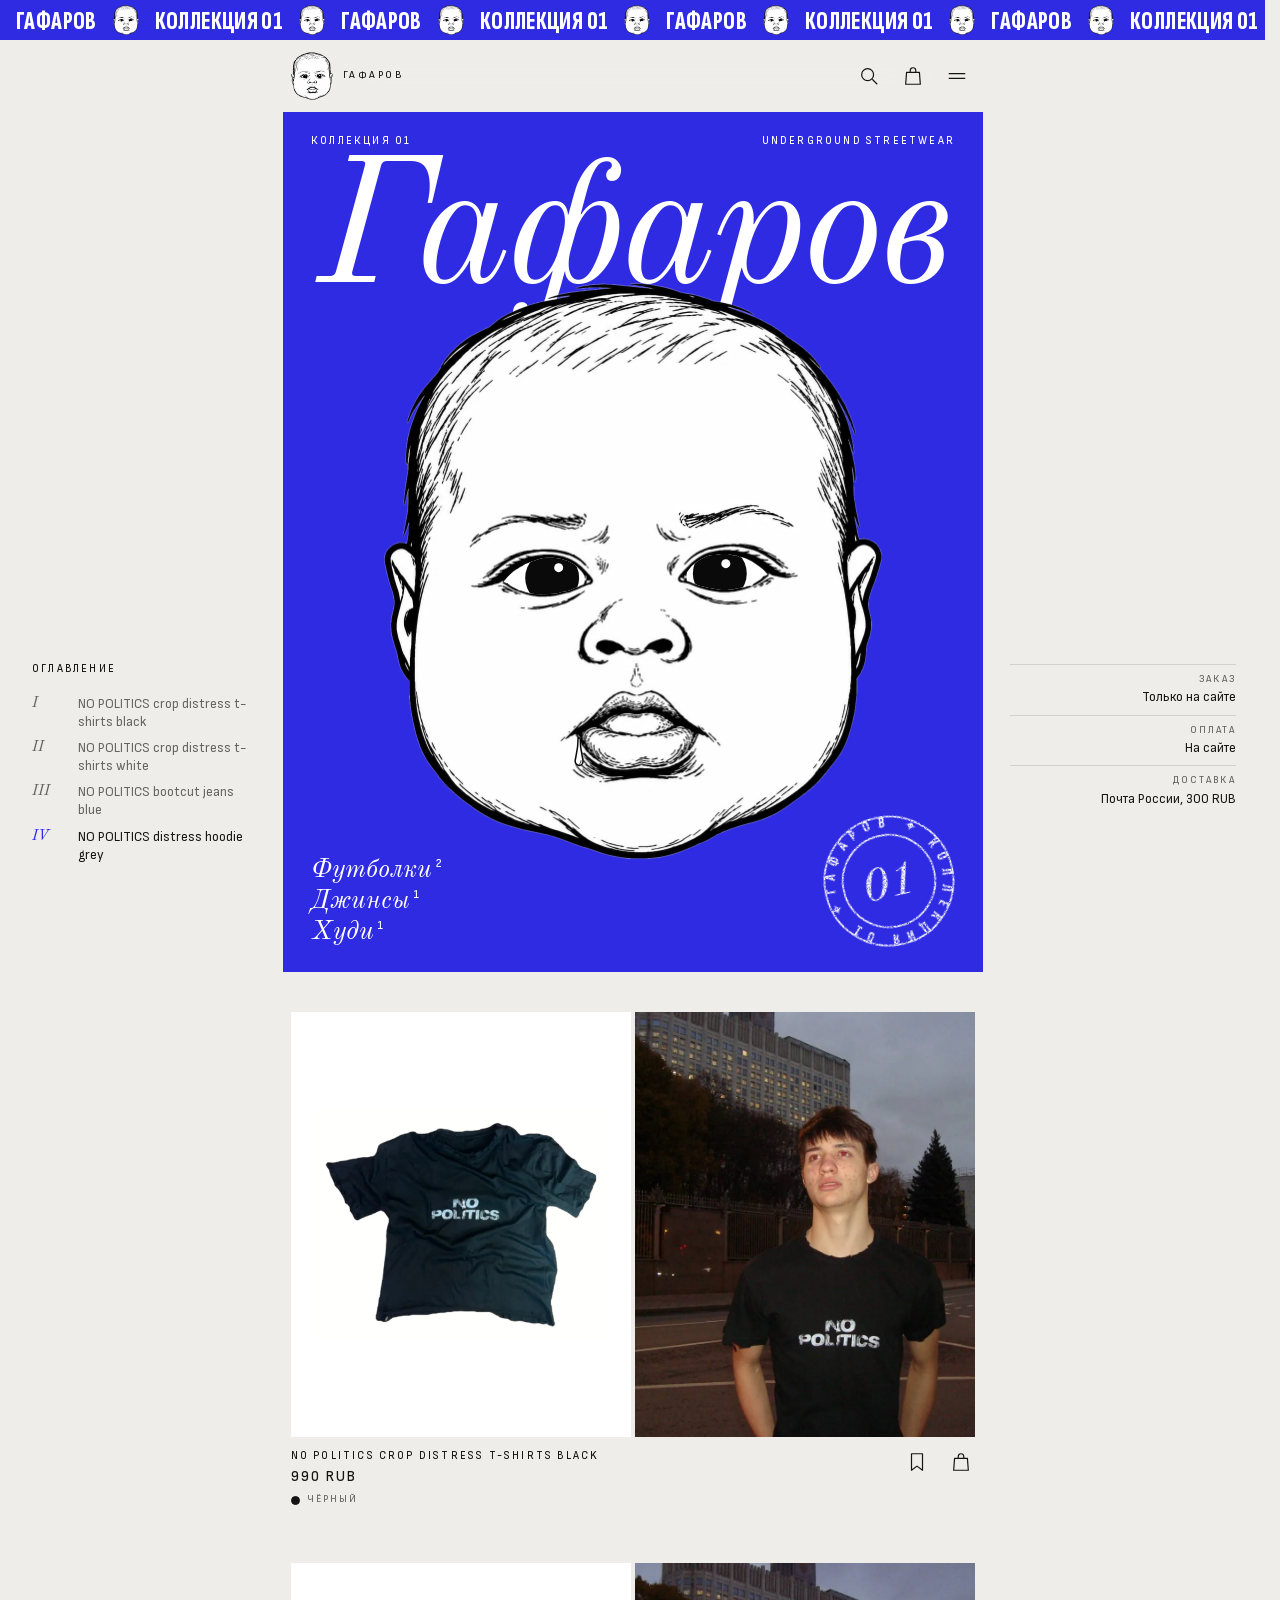
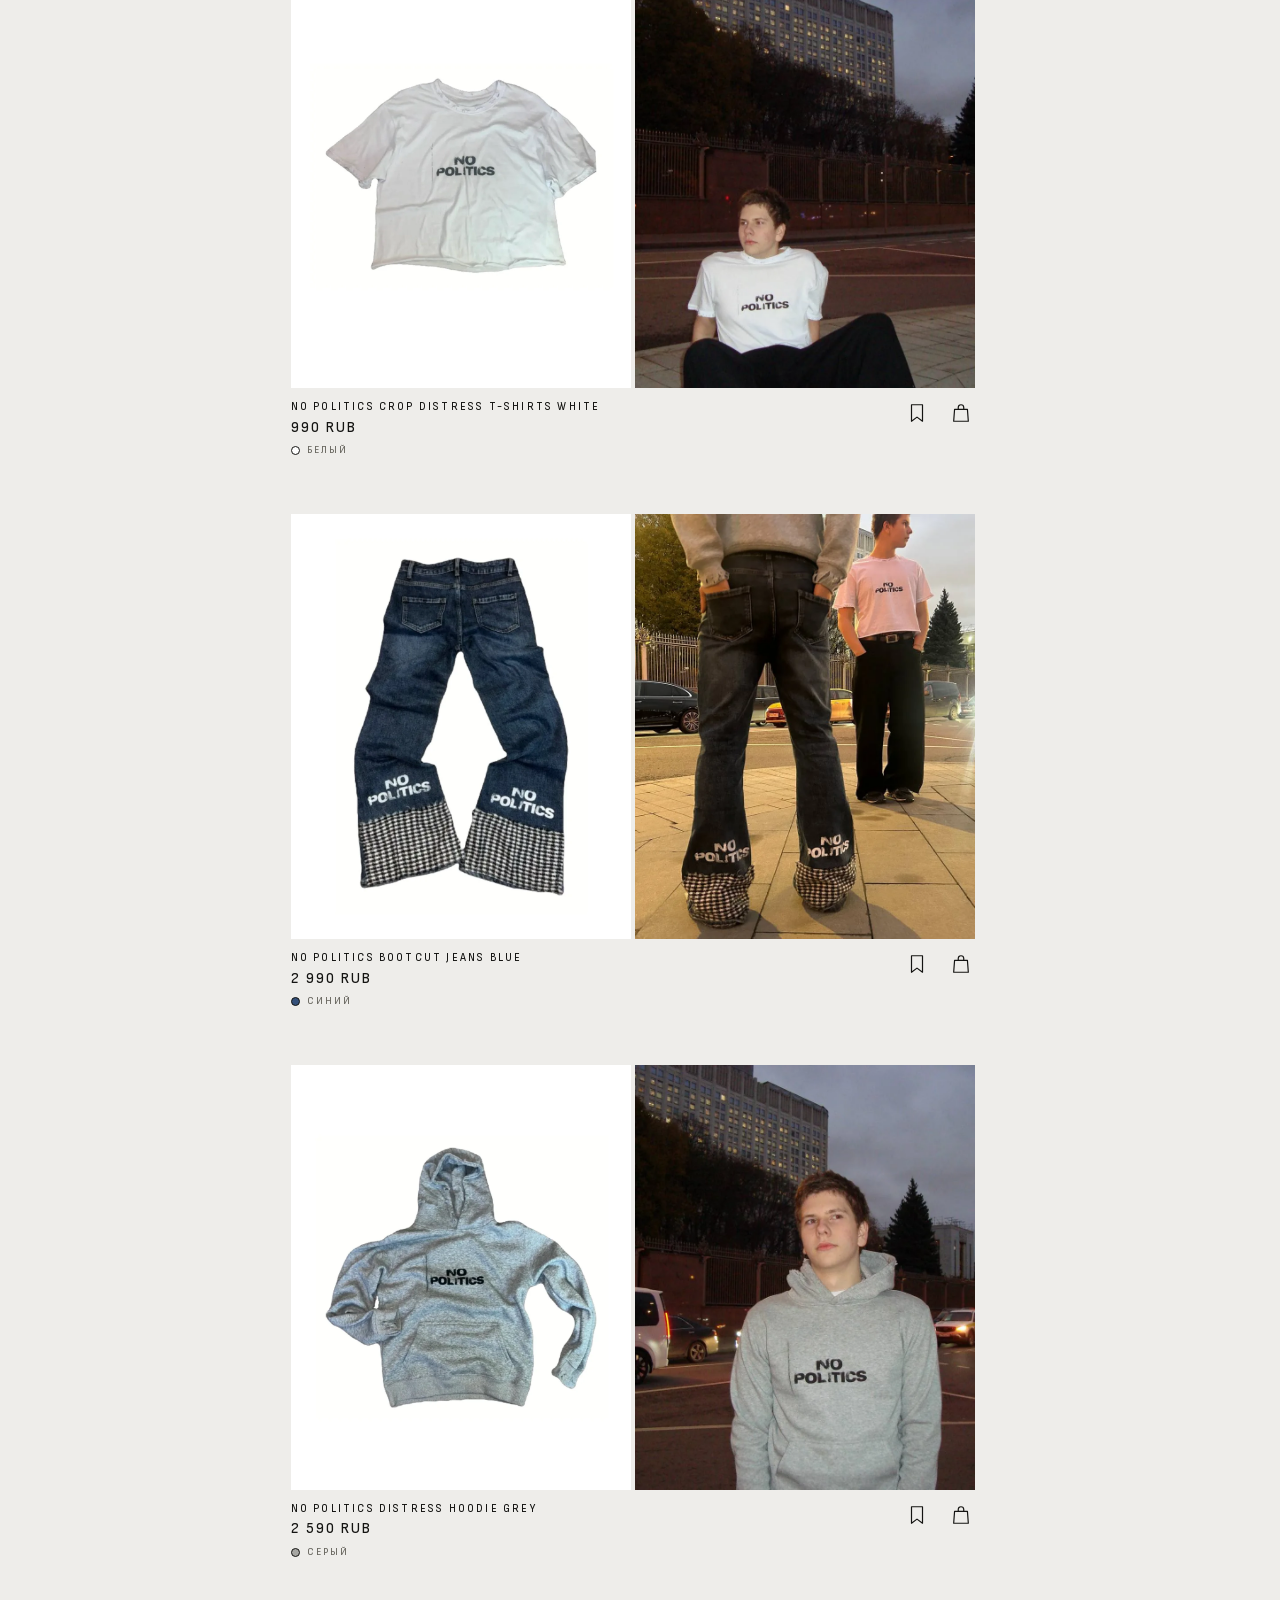
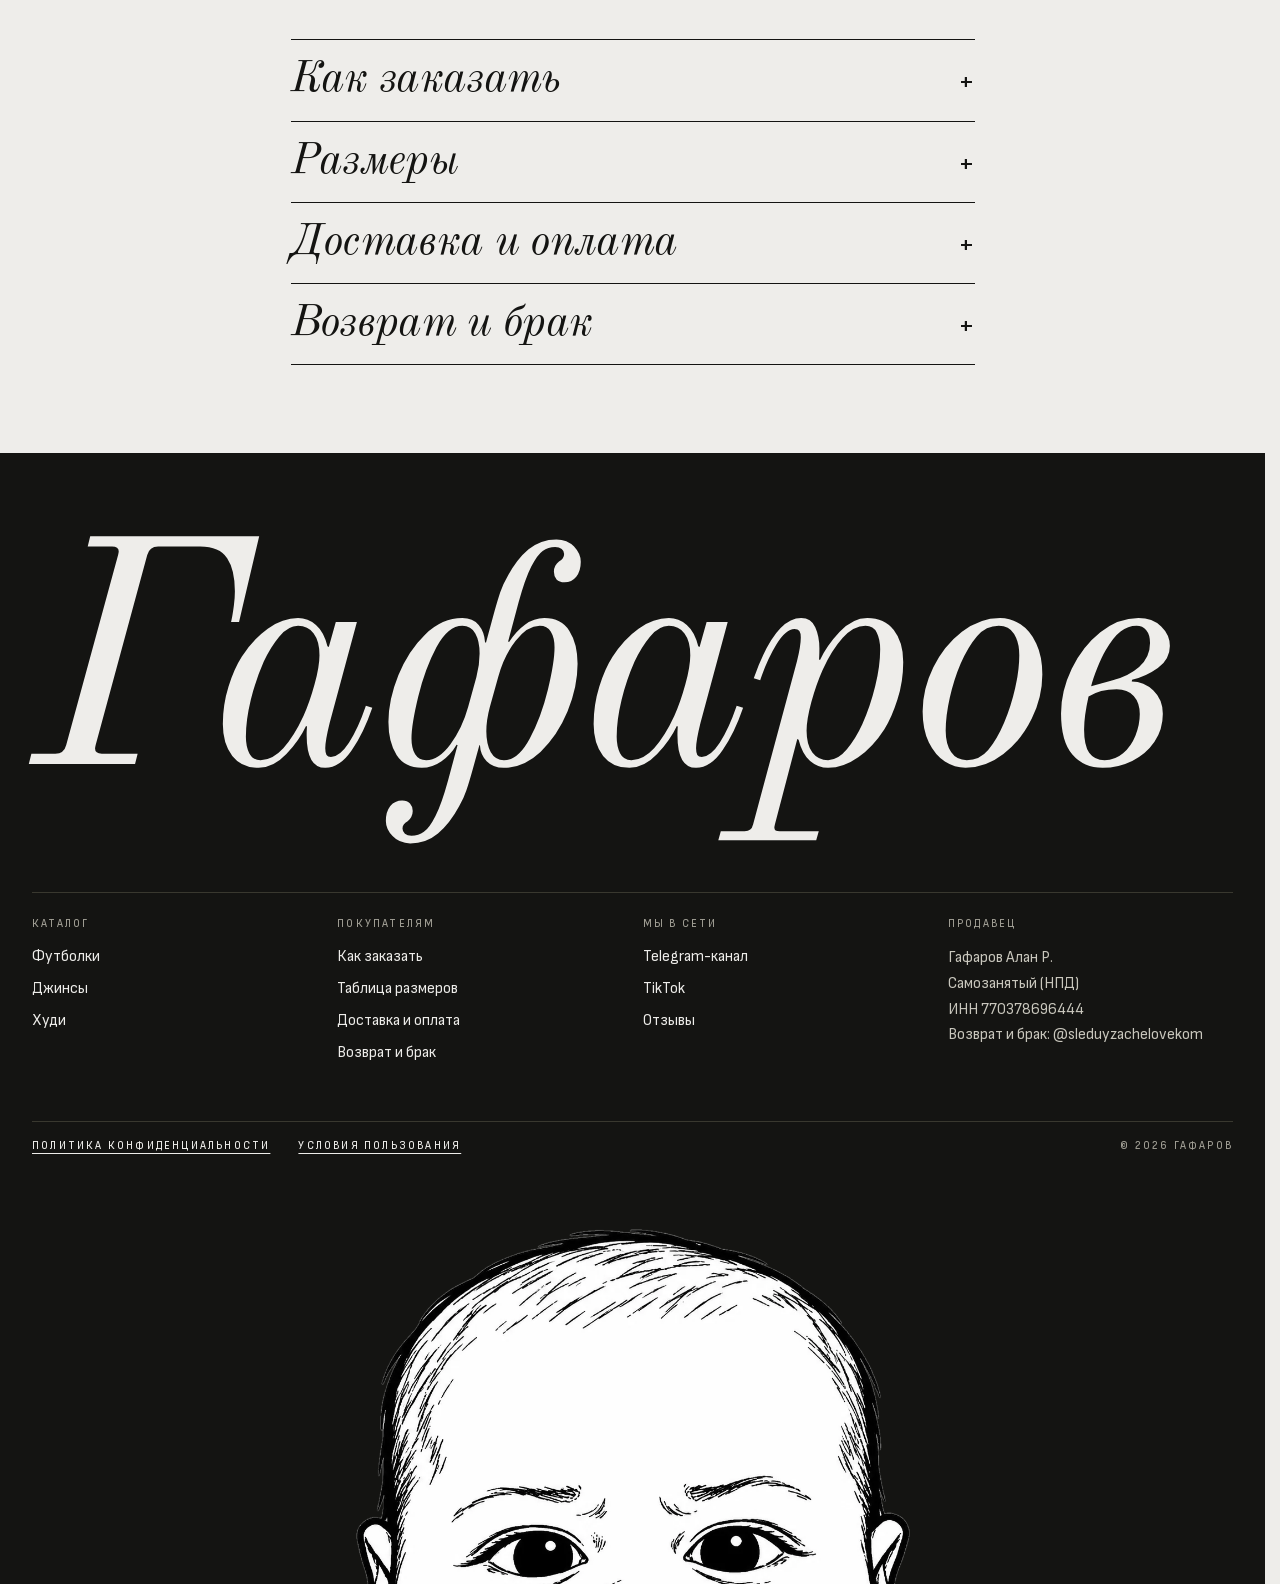
==== commit 70c63c08: "One-day sale: strike through old prices until midnight Moscow time Tees 790, jeans 2690, hoodie 2390" ====
--- a/index.html
+++ b/index.html
@@ -13,7 +13,7 @@
 <link rel="canonical" href="https://gafarov.shop/">
 <link rel="icon" type="image/png" href="assets/favicon.png">
 <link rel="apple-touch-icon" href="assets/apple-touch-icon.png">
-<link rel="stylesheet" href="style.css?v=4">
+<link rel="stylesheet" href="style.css?v=5">
 </head>
 <body>
 
@@ -378,7 +378,11 @@
   // ник менеджера в Telegram без @ — только для возврата и брака
   managerTelegram: "sleduyzachelovekom",
   // доставка Почтой России, рублей. Прибавляется к сумме заказа; такая же цифра — в скрипте (DELIVERY_PRICE)
-  delivery: 300
+  delivery: 300,
+  // скидка: у товара поле sale — цена со скидкой. Действует до saleUntil (время московское),
+  // потом сайт сам показывает обычную цену. Те же цифры и дата — в скрипте (CATALOG, SALE_UNTIL)
+  saleUntil: "2026-11-12T00:00:00+03:00",
+  saleRibbon: "Скидки только сегодня"
   // оплата через ЮKassa подключается в самом скрипте. Цены товаров продублированы там же (CATALOG)
 };
 
@@ -388,6 +392,7 @@
    icon:    рисунок-заглушка, пока нет фото: "tee-regular", "tee-boxy", "jeans", "sweater"
    name:    название
    price:   цена в рублях числом, например 4990. null — на сайте «Цена по запросу»
+   sale:    цена со скидкой (необязательно). Работает до CONFIG.saleUntil, старая цена зачёркнута
    sizes:   размеры, которые есть у модели
    soldOut: размеры, которых нет в наличии (будут зачёркнуты)
    tag:     плашка на фото: "Новинка", "Мало" или ""
@@ -407,6 +412,7 @@
     icon: "tee-boxy",
     name: "NO POLITICS crop distress t-shirts black",
     price: 990,
+    sale: 790,
     sizes: ["S", "M", "L", "XL"],
     soldOut: [],
     tag: "",
@@ -422,6 +428,7 @@
     icon: "tee-boxy",
     name: "NO POLITICS crop distress t-shirts white",
     price: 990,
+    sale: 790,
     sizes: ["S", "M", "L", "XL"],
     soldOut: [],
     tag: "",
@@ -437,6 +444,7 @@
     icon: "jeans",
     name: "NO POLITICS bootcut jeans blue",
     price: 2990,
+    sale: 2690,
     sizes: ["S", "M", "L", "XL"],
     soldOut: [],
     tag: "",
@@ -452,6 +460,7 @@
     icon: "sweater",
     name: "NO POLITICS distress hoodie grey",
     price: 2590,
+    sale: 2390,
     sizes: ["S", "M", "L", "XL"],
     soldOut: [],
     tag: "",
@@ -484,7 +493,7 @@
 const RIBBON = ["Гафаров", "Коллекция 01"];
 const POPULAR = ["Футболка", "Джинсы", "Худи", "Чёрная", "Белая", "Distress"];
 </script>
-<script src="app.js?v=9"></script>
+<script src="app.js?v=10"></script>
 <script src="track.js?v=1" defer></script>
 </body>
 </html>
--- a/style.css
+++ b/style.css
@@ -363,3 +363,8 @@
   html{scroll-behavior:auto}
   *,*::before,*::after{animation:none!important;transition:none!important}
 }
+
+/* скидка: старая цена зачёркнута, новая — цветом бренда */
+.price-old{color:var(--mute);text-decoration:line-through;text-decoration-thickness:1px;margin-right:6px;white-space:nowrap}
+.price-new{color:var(--stamp);font-weight:600;white-space:nowrap}
+.vh{position:absolute;width:1px;height:1px;margin:-1px;padding:0;overflow:hidden;clip:rect(0 0 0 0);white-space:nowrap;border:0}
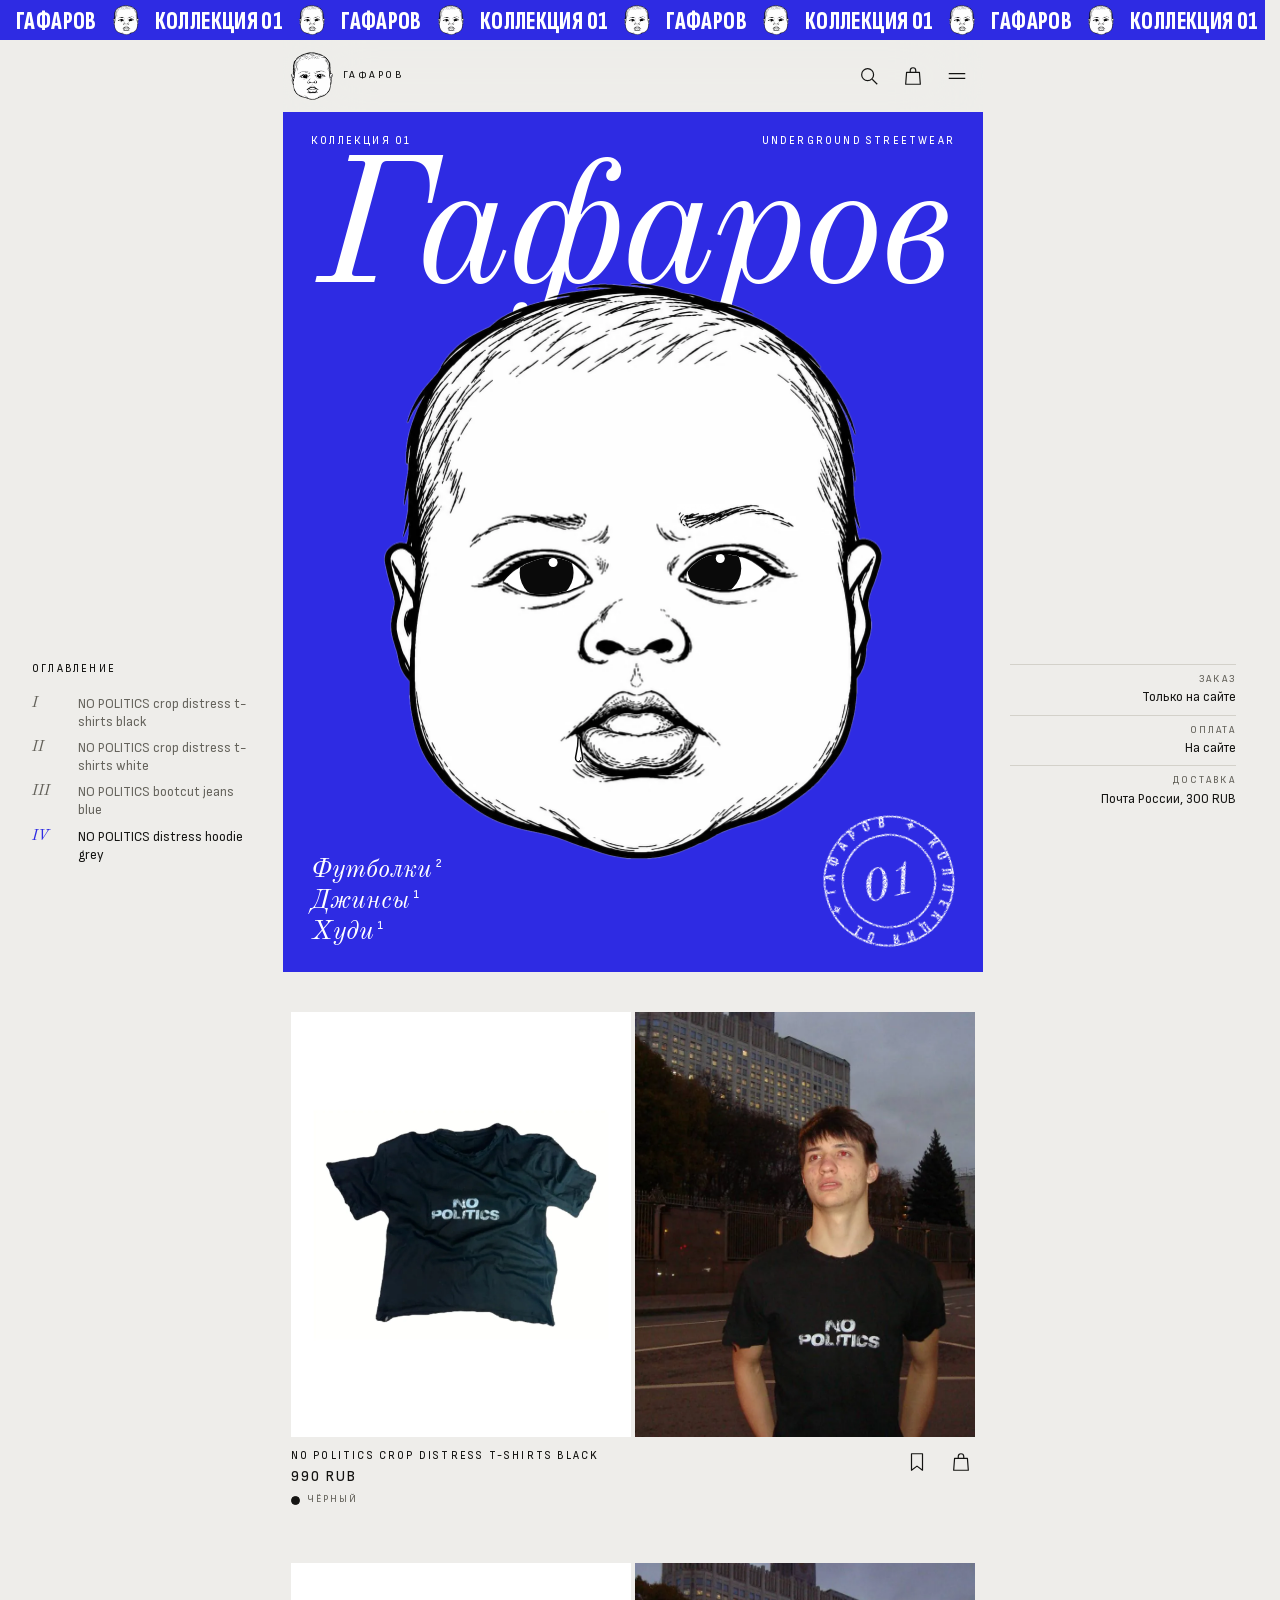
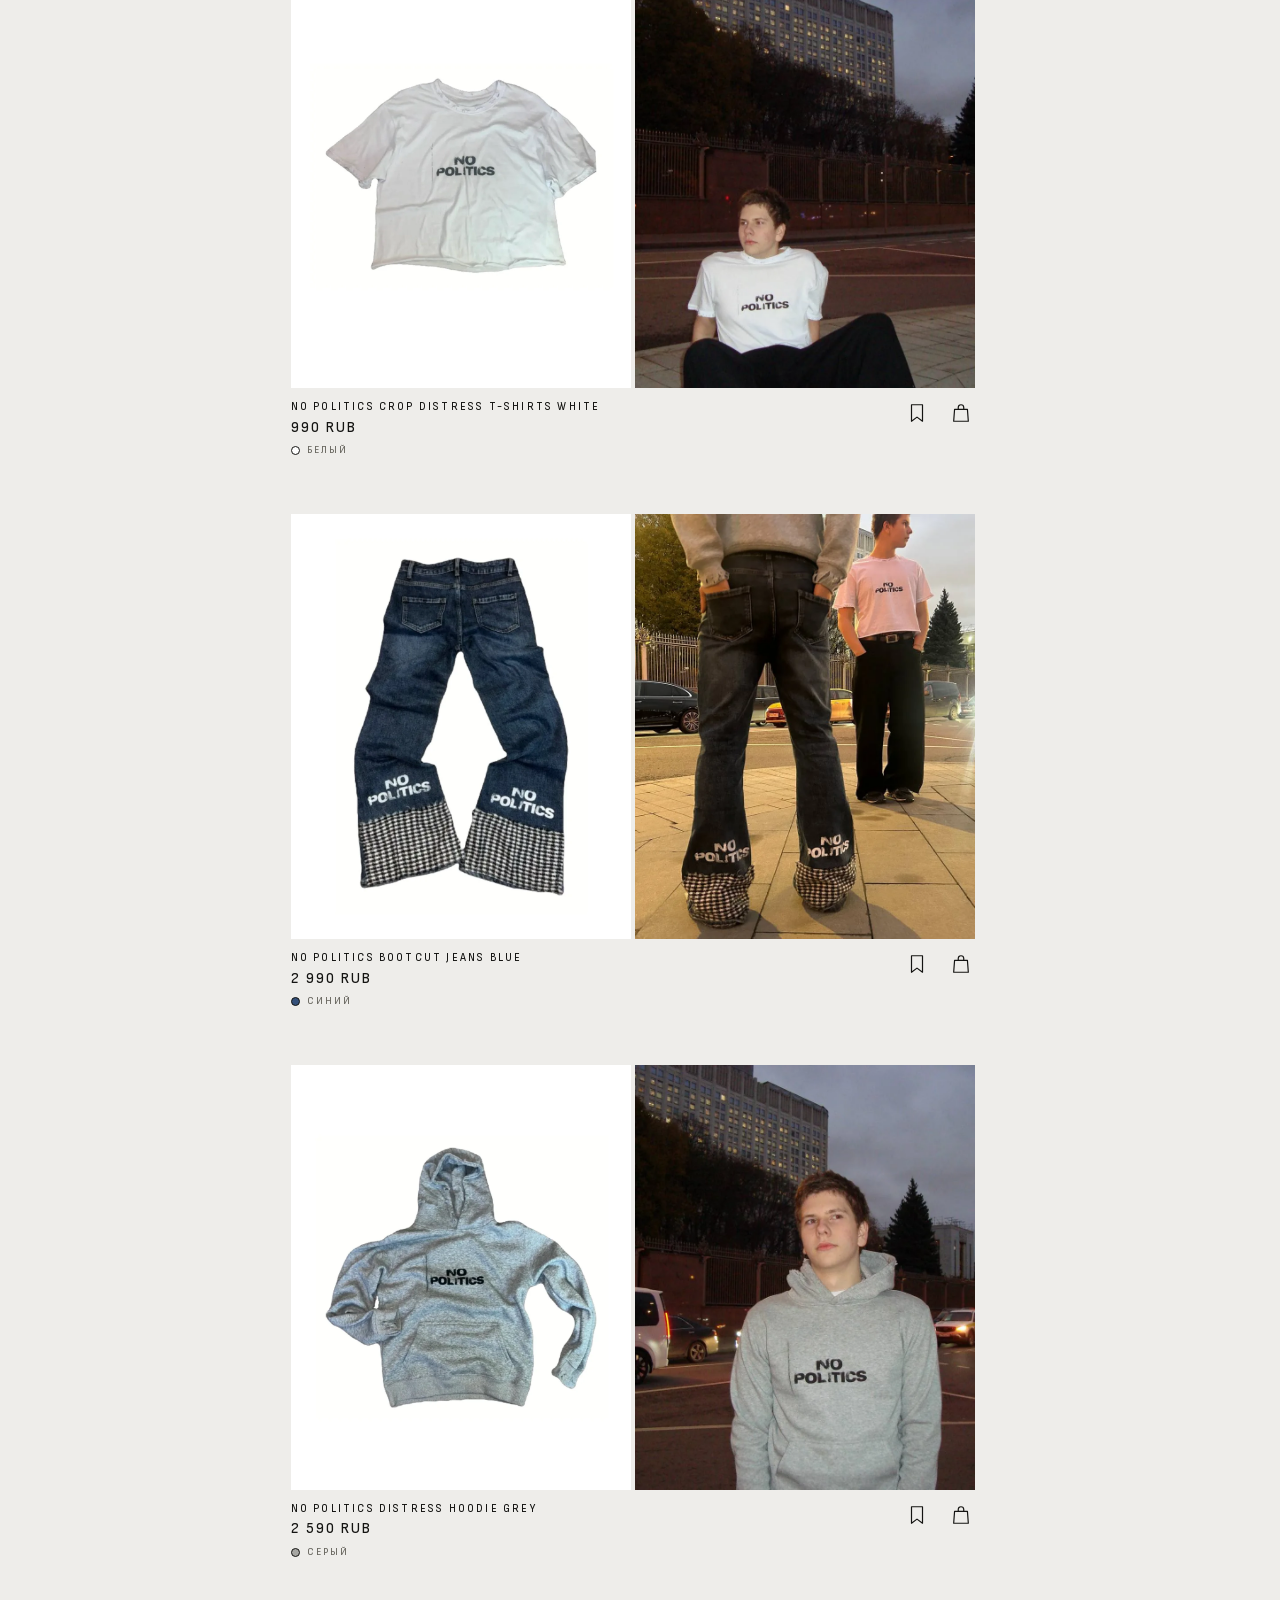
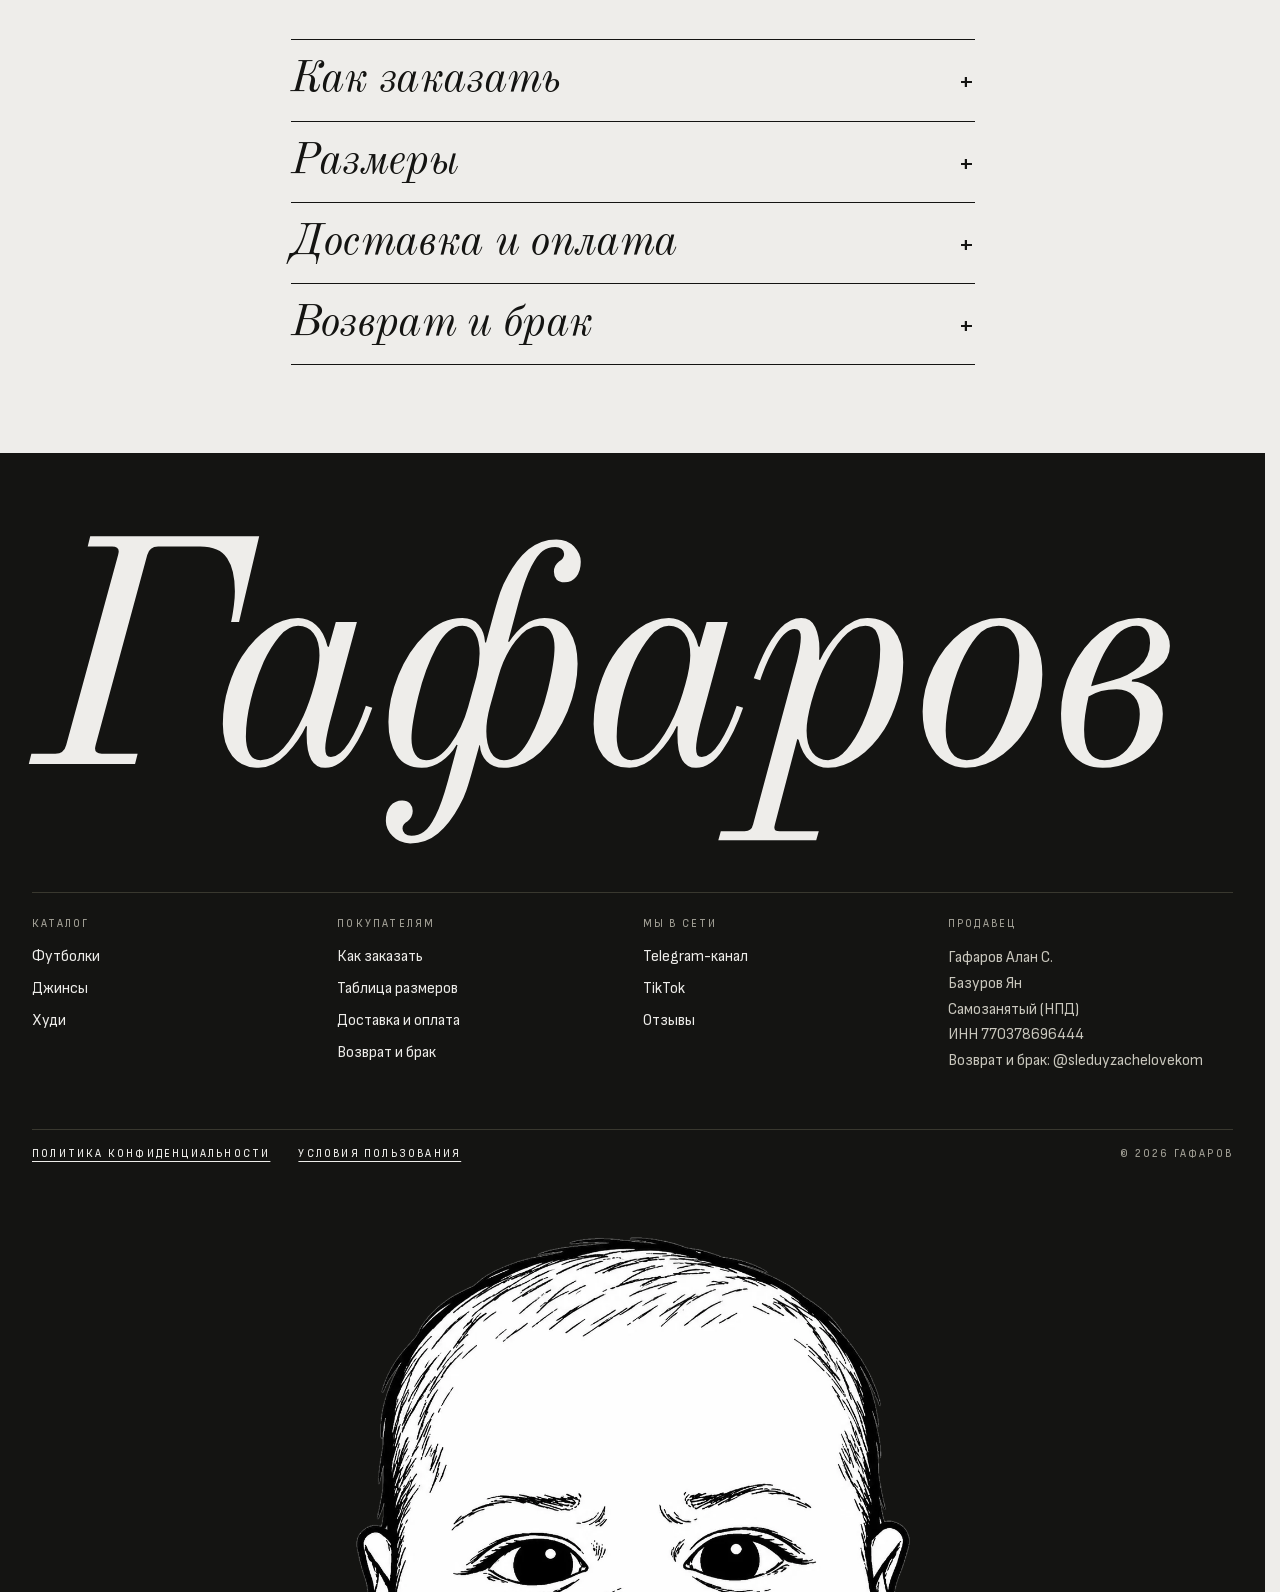
==== commit 16196df1: "End the sale, fix seller initial to С., add Базуров Ян to footer Co-Authored-By: Claude Opus 5.5 <no" ====
--- a/index.html
+++ b/index.html
@@ -204,7 +204,7 @@
       </div>
       <div>
         <h2>Продавец</h2>
-        <p class="req">Гафаров Алан Р.<br>Самозанятый (НПД)<br>ИНН 770378696444<br>Возврат и брак: <a href="https://t.me/sleduyzachelovekom" target="_blank" rel="noopener">@sleduyzachelovekom</a></p>
+        <p class="req">Гафаров Алан С.<br>Базуров Ян<br>Самозанятый (НПД)<br>ИНН 770378696444<br>Возврат и брак: <a href="https://t.me/sleduyzachelovekom" target="_blank" rel="noopener">@sleduyzachelovekom</a></p>
       </div>
     </div>
     <div class="foot-legal">
@@ -381,7 +381,7 @@
   delivery: 300,
   // скидка: у товара поле sale — цена со скидкой. Действует до saleUntil (время московское),
   // потом сайт сам показывает обычную цену. Те же цифры и дата — в скрипте (CATALOG, SALE_UNTIL)
-  saleUntil: "2026-11-12T00:00:00+03:00",
+  saleUntil: "",
   saleRibbon: "Скидки только сегодня"
   // оплата через ЮKassa подключается в самом скрипте. Цены товаров продублированы там же (CATALOG)
 };
@@ -412,7 +412,6 @@
     icon: "tee-boxy",
     name: "NO POLITICS crop distress t-shirts black",
     price: 990,
-    sale: 790,
     sizes: ["S", "M", "L", "XL"],
     soldOut: [],
     tag: "",
@@ -428,7 +427,6 @@
     icon: "tee-boxy",
     name: "NO POLITICS crop distress t-shirts white",
     price: 990,
-    sale: 790,
     sizes: ["S", "M", "L", "XL"],
     soldOut: [],
     tag: "",
@@ -444,7 +442,6 @@
     icon: "jeans",
     name: "NO POLITICS bootcut jeans blue",
     price: 2990,
-    sale: 2690,
     sizes: ["S", "M", "L", "XL"],
     soldOut: [],
     tag: "",
@@ -460,7 +457,6 @@
     icon: "sweater",
     name: "NO POLITICS distress hoodie grey",
     price: 2590,
-    sale: 2390,
     sizes: ["S", "M", "L", "XL"],
     soldOut: [],
     tag: "",
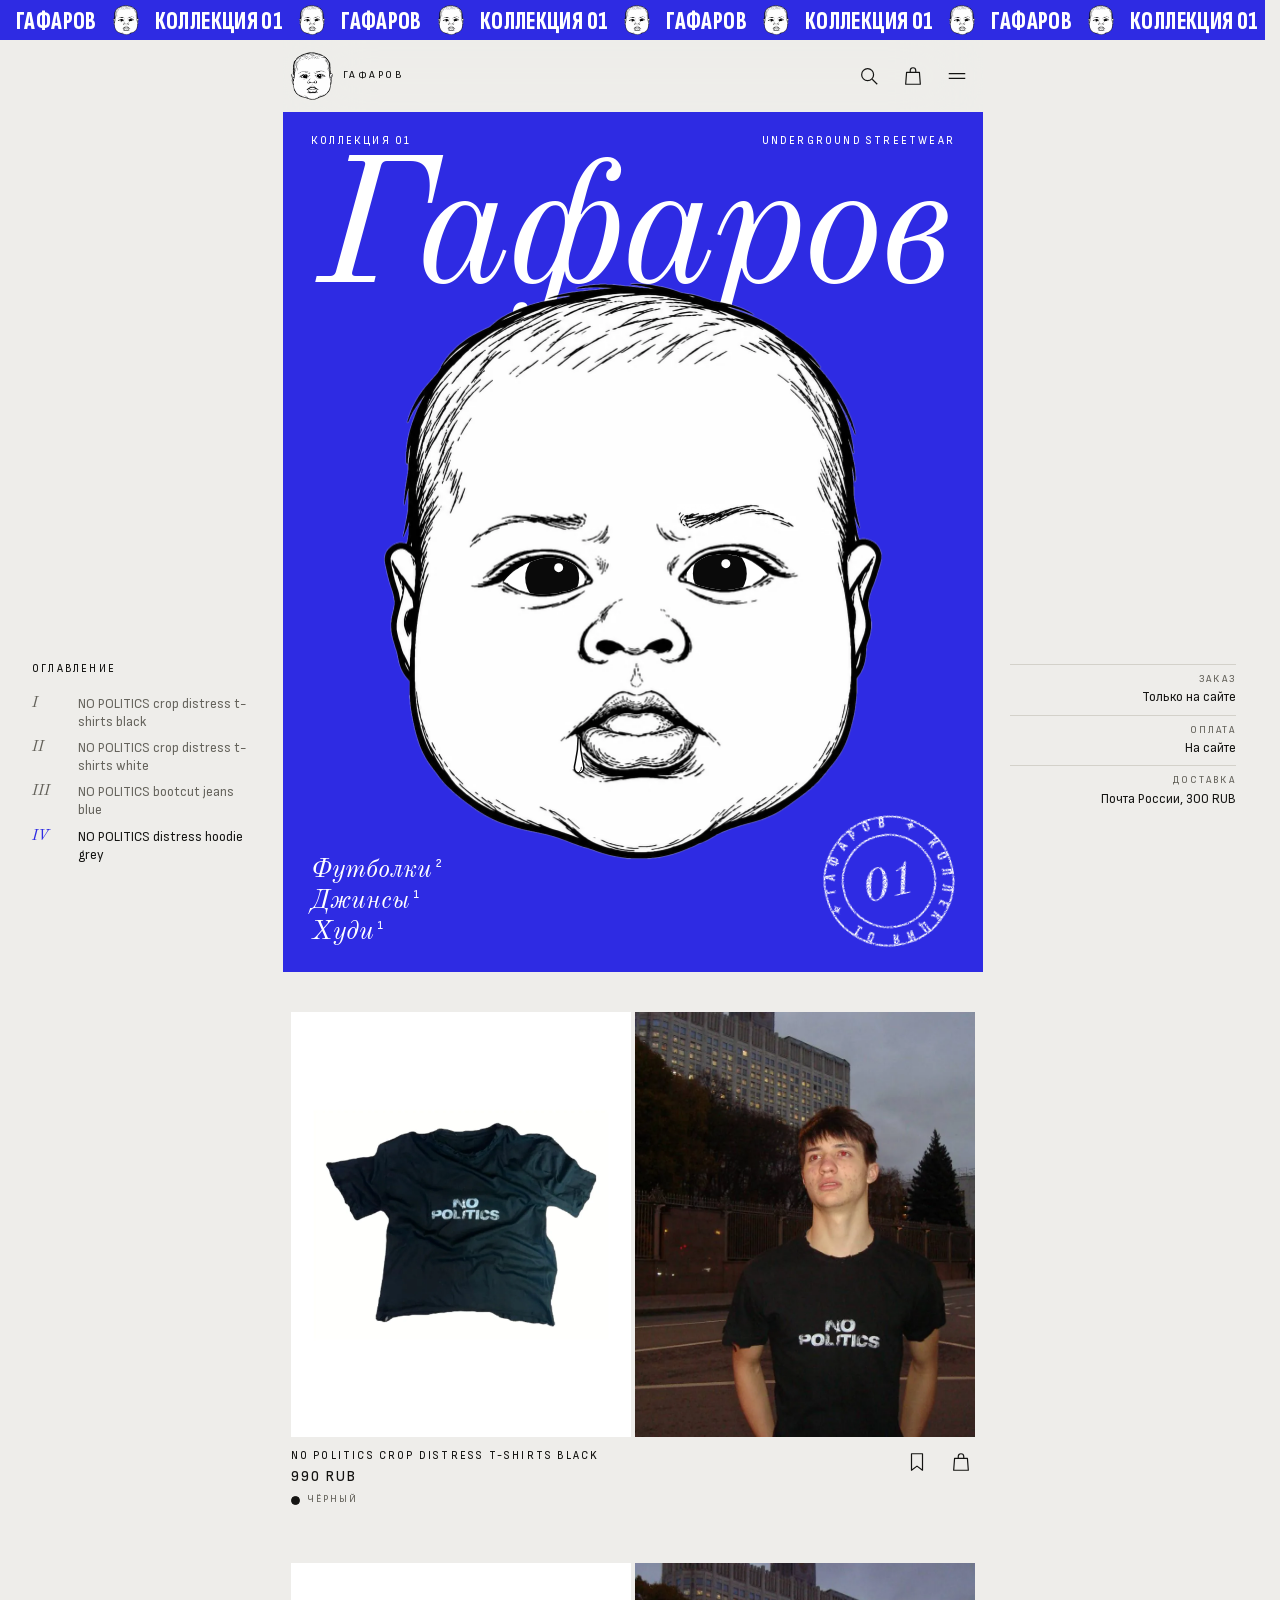
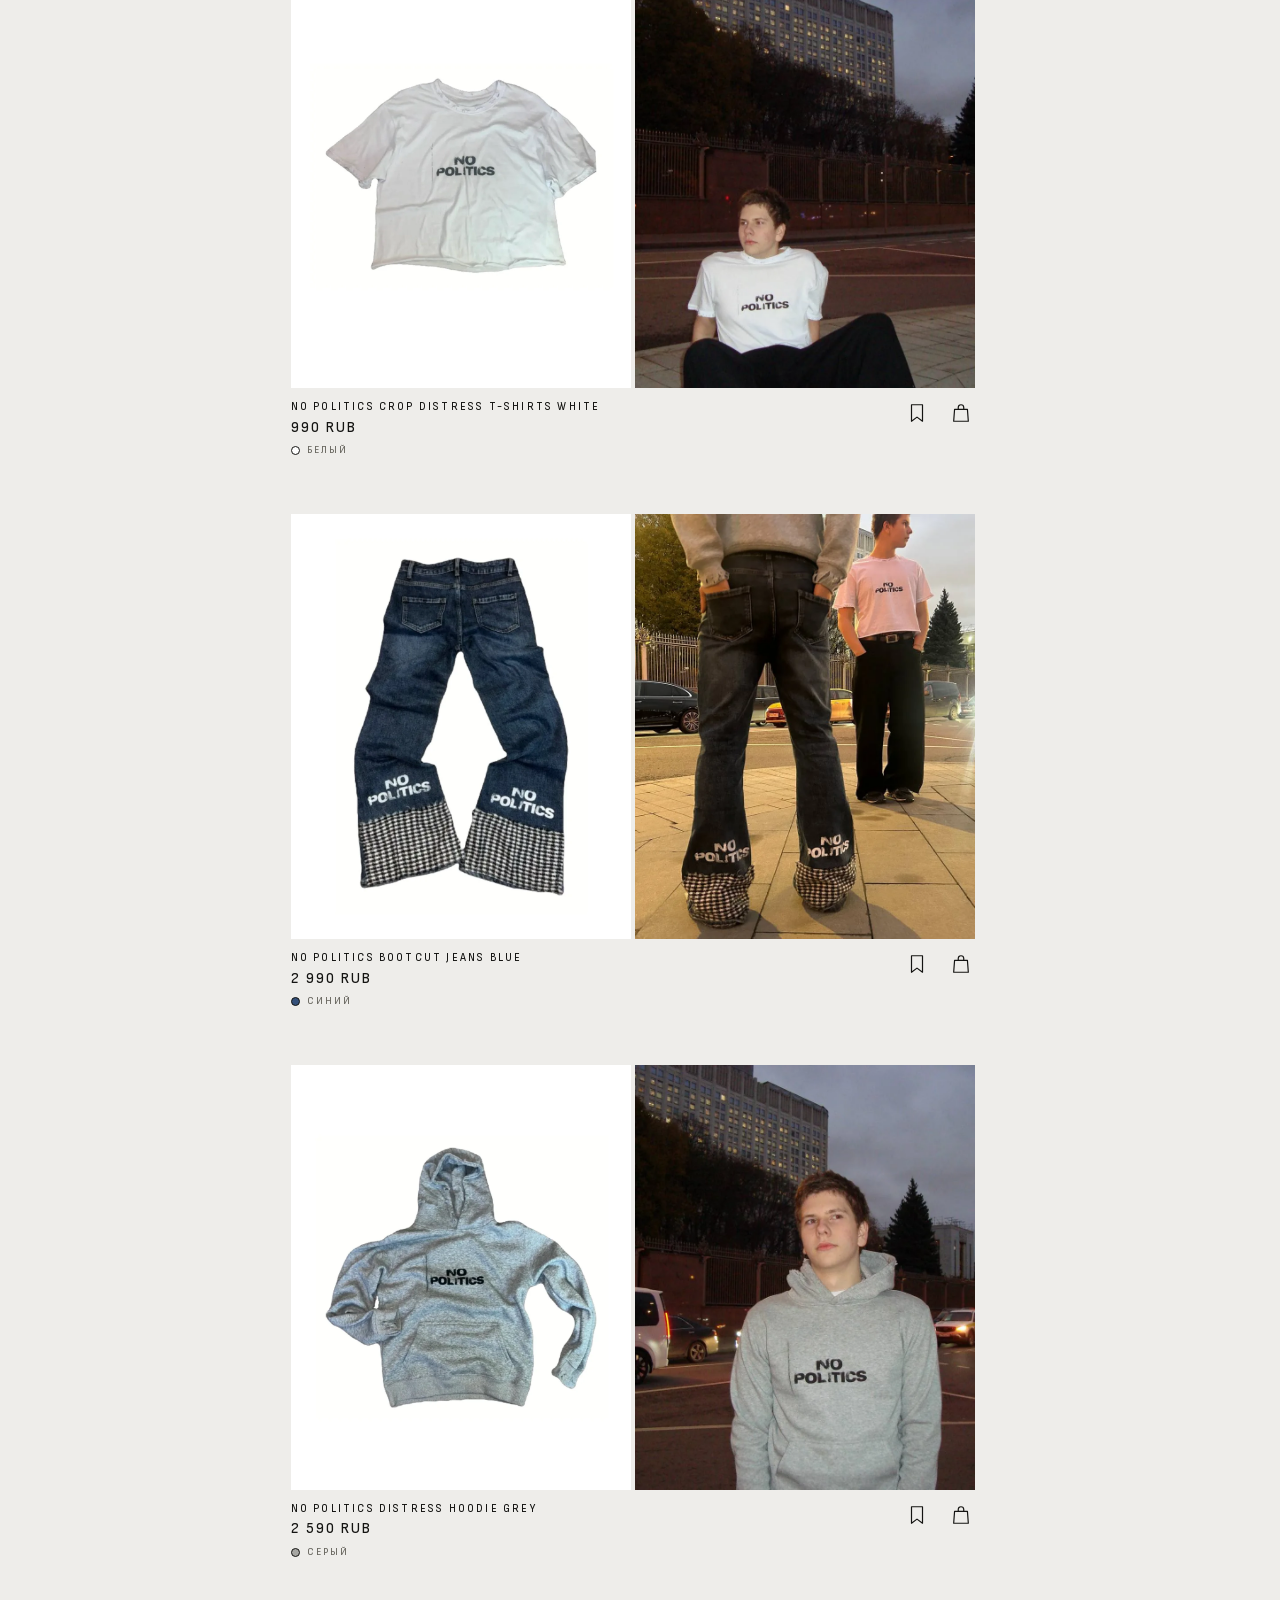
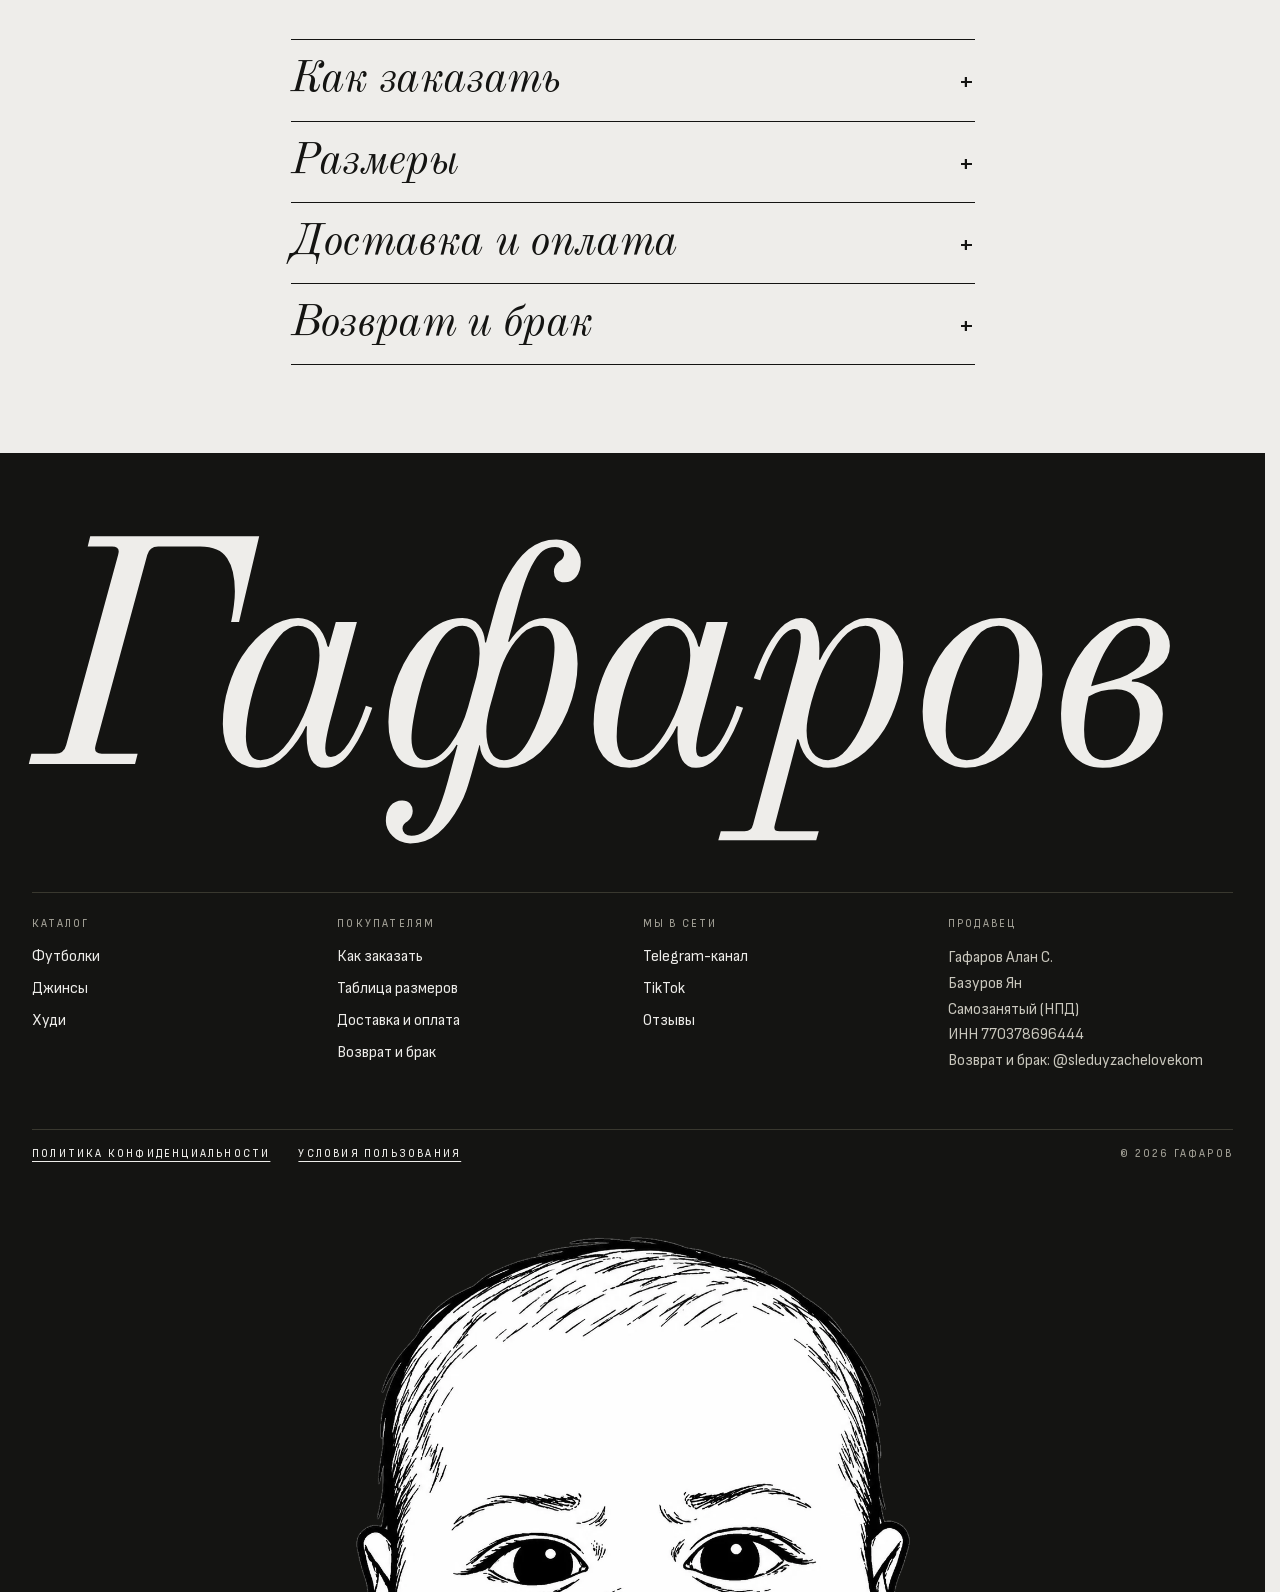
==== commit 6137ecfa: "Admin: manage products and photos, promo codes in the cart Products, colors and categories move from" ====
--- a/index.html
+++ b/index.html
@@ -13,7 +13,7 @@
 <link rel="canonical" href="https://gafarov.shop/">
 <link rel="icon" type="image/png" href="assets/favicon.png">
 <link rel="apple-touch-icon" href="assets/apple-touch-icon.png">
-<link rel="stylesheet" href="style.css?v=5">
+<link rel="stylesheet" href="style.css?v=6">
 </head>
 <body>
 
@@ -288,6 +288,15 @@
   <section class="pane" data-pane="cart">
     <div class="db" id="items"></div>
     <div class="df" id="cartFoot">
+      <div class="promo" id="promo">
+        <button class="linkbtn" type="button" id="promoOpen" aria-expanded="false" aria-controls="promoRow">Есть промокод?</button>
+        <div class="promo-row" id="promoRow" hidden>
+          <input id="promoInput" autocomplete="off" autocapitalize="off" spellcheck="false" maxlength="40" placeholder="Промокод" aria-label="Промокод">
+          <button class="btn ghost" type="button" id="promoApply">Применить</button>
+        </div>
+        <p class="promo-err" id="promoErr" role="alert" hidden></p>
+        <p class="promo-on" id="promoOn" hidden><span>Промокод <b id="promoCode"></b> <span id="promoOff"></span></span><button class="linkbtn" type="button" id="promoRemove">Убрать</button></p>
+      </div>
       <div class="total"><span>Итого</span><span id="sum"></span></div>
       <p class="total-hint" data-hint></p>
       <button class="btn full" id="toForm" type="button">Оформить заказ</button>
@@ -383,12 +392,14 @@
   // потом сайт сам показывает обычную цену. Те же цифры и дата — в скрипте (CATALOG, SALE_UNTIL)
   saleUntil: "",
   saleRibbon: "Скидки только сегодня"
-  // оплата через ЮKassa подключается в самом скрипте. Цены товаров продублированы там же (CATALOG)
+  // оплата через ЮKassa подключается в самом скрипте. Цены он берёт из products.js на сайте
 };
 
 /* =================== ТОВАРЫ ===================
+   Товары, цвета (COLORS) и разделы (CATEGORIES) лежат в products.js. Его пишет админка:
+   gafarov.shop/admin → «Товары». Поля товара:
    id:      уникальный код (латиницей)
-   type:    "tee", "jeans" или "hoodie" — раздел в меню и таблица размеров
+   type:    раздел из CATEGORIES ("tee", "jeans", "hoodie"…) — раздел в меню и таблица размеров
    icon:    рисунок-заглушка, пока нет фото: "tee-regular", "tee-boxy", "jeans", "sweater"
    name:    название
    price:   цена в рублях числом, например 4990. null — на сайте «Цена по запросу»
@@ -396,80 +407,16 @@
    sizes:   размеры, которые есть у модели
    soldOut: размеры, которых нет в наличии (будут зачёркнуты)
    tag:     плашка на фото: "Новинка", "Мало" или ""
-   colors:  цвет модели. Один — просто подпись, несколько — выбор. Оттенок кружка задаёт COLORS ниже
+   colors:  цвет модели. Один — просто подпись, несколько — выбор. Оттенок кружка задаёт COLORS
    photos:  все фото в карточке товара по порядку.
             Просто список:  ["jeans-front.jpg", "jeans-back.jpg"]
             По цветам:      { "Чёрный": ["t-black.jpg"], "Белый": ["t-white.jpg"] }
             Пусто — показывается рисунок-заглушка
    preview: два фото для ряда на главной. Пусто — первые два из photos
    desc:    описание
+   hidden:  true — товар скрыт с сайта (в админке «Скрыть с сайта»)
    specs:   характеристики — пары ["Название", "значение"]
    ============================================== */
-const PRODUCTS = [
-  {
-    id: "tee-black",
-    type: "tee",
-    icon: "tee-boxy",
-    name: "NO POLITICS crop distress t-shirts black",
-    price: 990,
-    sizes: ["S", "M", "L", "XL"],
-    soldOut: [],
-    tag: "",
-    colors: ["Чёрный"],
-    photos: ["assets/items/tee-black-1.webp", "assets/items/tee-black-2.webp", "assets/items/tee-black-model.webp", "assets/items/tees-duo-model.webp"],
-    preview: ["assets/items/tee-black-1.webp", "assets/items/tee-black-model.webp"],
-    desc: "",
-    specs: []
-  },
-  {
-    id: "tee-white",
-    type: "tee",
-    icon: "tee-boxy",
-    name: "NO POLITICS crop distress t-shirts white",
-    price: 990,
-    sizes: ["S", "M", "L", "XL"],
-    soldOut: [],
-    tag: "",
-    colors: ["Белый"],
-    photos: ["assets/items/tee-white-1.webp", "assets/items/tee-white-2.webp", "assets/items/tee-white-model.webp", "assets/items/tees-duo-model.webp"],
-    preview: ["assets/items/tee-white-1.webp", "assets/items/tee-white-model.webp"],
-    desc: "",
-    specs: []
-  },
-  {
-    id: "jeans-blue",
-    type: "jeans",
-    icon: "jeans",
-    name: "NO POLITICS bootcut jeans blue",
-    price: 2990,
-    sizes: ["S", "M", "L", "XL"],
-    soldOut: [],
-    tag: "",
-    colors: ["Синий"],
-    photos: ["assets/items/jeans-blue-1.webp?v=2", "assets/items/jeans-blue-2.webp?v=2", "assets/items/jeans-blue-model-1.webp", "assets/items/jeans-blue-model-2.webp", "assets/items/jeans-blue-model-3.webp"],
-    preview: ["assets/items/jeans-blue-1.webp?v=2", "assets/items/jeans-blue-model-1.webp"],
-    desc: "",
-    specs: []
-  },
-  {
-    id: "hoodie-grey",
-    type: "hoodie",
-    icon: "sweater",
-    name: "NO POLITICS distress hoodie grey",
-    price: 2590,
-    sizes: ["S", "M", "L", "XL"],
-    soldOut: [],
-    tag: "",
-    colors: ["Серый"],
-    photos: ["assets/items/hoodie-grey-1.webp", "assets/items/hoodie-grey-2.webp", "assets/items/hoodie-grey-model.webp"],
-    preview: ["assets/items/hoodie-grey-1.webp", "assets/items/hoodie-grey-model.webp"],
-    desc: "",
-    specs: []
-  }
-];
-
-/* оттенки кружков рядом с названием цвета */
-const COLORS = { "Чёрный": "#141412", "Белый": "#ffffff", "Синий": "#34507a", "Серый": "#a6a6a2" };
 
 /* =================== ТАБЛИЦЫ РАЗМЕРОВ (см) ===================
    rows — строки таблицы: ["размер", значения по колонкам cols]
@@ -482,14 +429,12 @@
   hoodie: { title: "Худи",     cols: ["Ширина по груди", "Длина", "Рукав"], rows: [] }
 };
 
-/* разделы каталога: в меню, подвале и фильтре */
-const CATEGORIES = { tee: "Футболки", jeans: "Джинсы", hoodie: "Худи" };
-
 /* надписи на ленте вверху и запросы-подсказки в поиске */
 const RIBBON = ["Гафаров", "Коллекция 01"];
 const POPULAR = ["Футболка", "Джинсы", "Худи", "Чёрная", "Белая", "Distress"];
 </script>
-<script src="app.js?v=10"></script>
+<script src="products.js?v=1"></script>
+<script src="app.js?v=11"></script>
 <script src="track.js?v=1" defer></script>
 </body>
 </html>
--- a/style.css
+++ b/style.css
@@ -368,3 +368,14 @@
 .price-old{color:var(--mute);text-decoration:line-through;text-decoration-thickness:1px;margin-right:6px;white-space:nowrap}
 .price-new{color:var(--stamp);font-weight:600;white-space:nowrap}
 .vh{position:absolute;width:1px;height:1px;margin:-1px;padding:0;overflow:hidden;clip:rect(0 0 0 0);white-space:nowrap;border:0}
+
+/* промокод в корзине */
+.promo{margin:0 0 12px}
+.promo-row{display:flex;gap:8px;margin-top:8px}
+.promo-row input{flex:1;min-width:0;height:44px;padding:0 12px;border:1px solid var(--line);border-radius:0;background:#fff;color:var(--ink);font:400 16px var(--ui);-webkit-appearance:none;appearance:none}
+.promo-row input:focus{outline:none;border-color:var(--ink)}
+.promo-row .btn{height:44px;padding:0 16px;flex:none}
+.promo-err{margin:8px 0 0;color:var(--err);font-size:14px;line-height:1.35}
+.promo-on{display:flex;justify-content:space-between;align-items:baseline;gap:12px;margin:0;font-size:15px}
+.promo-on b{font-weight:600;overflow-wrap:anywhere}
+.promo-on #promoOff{color:var(--stamp);font-weight:600;white-space:nowrap}
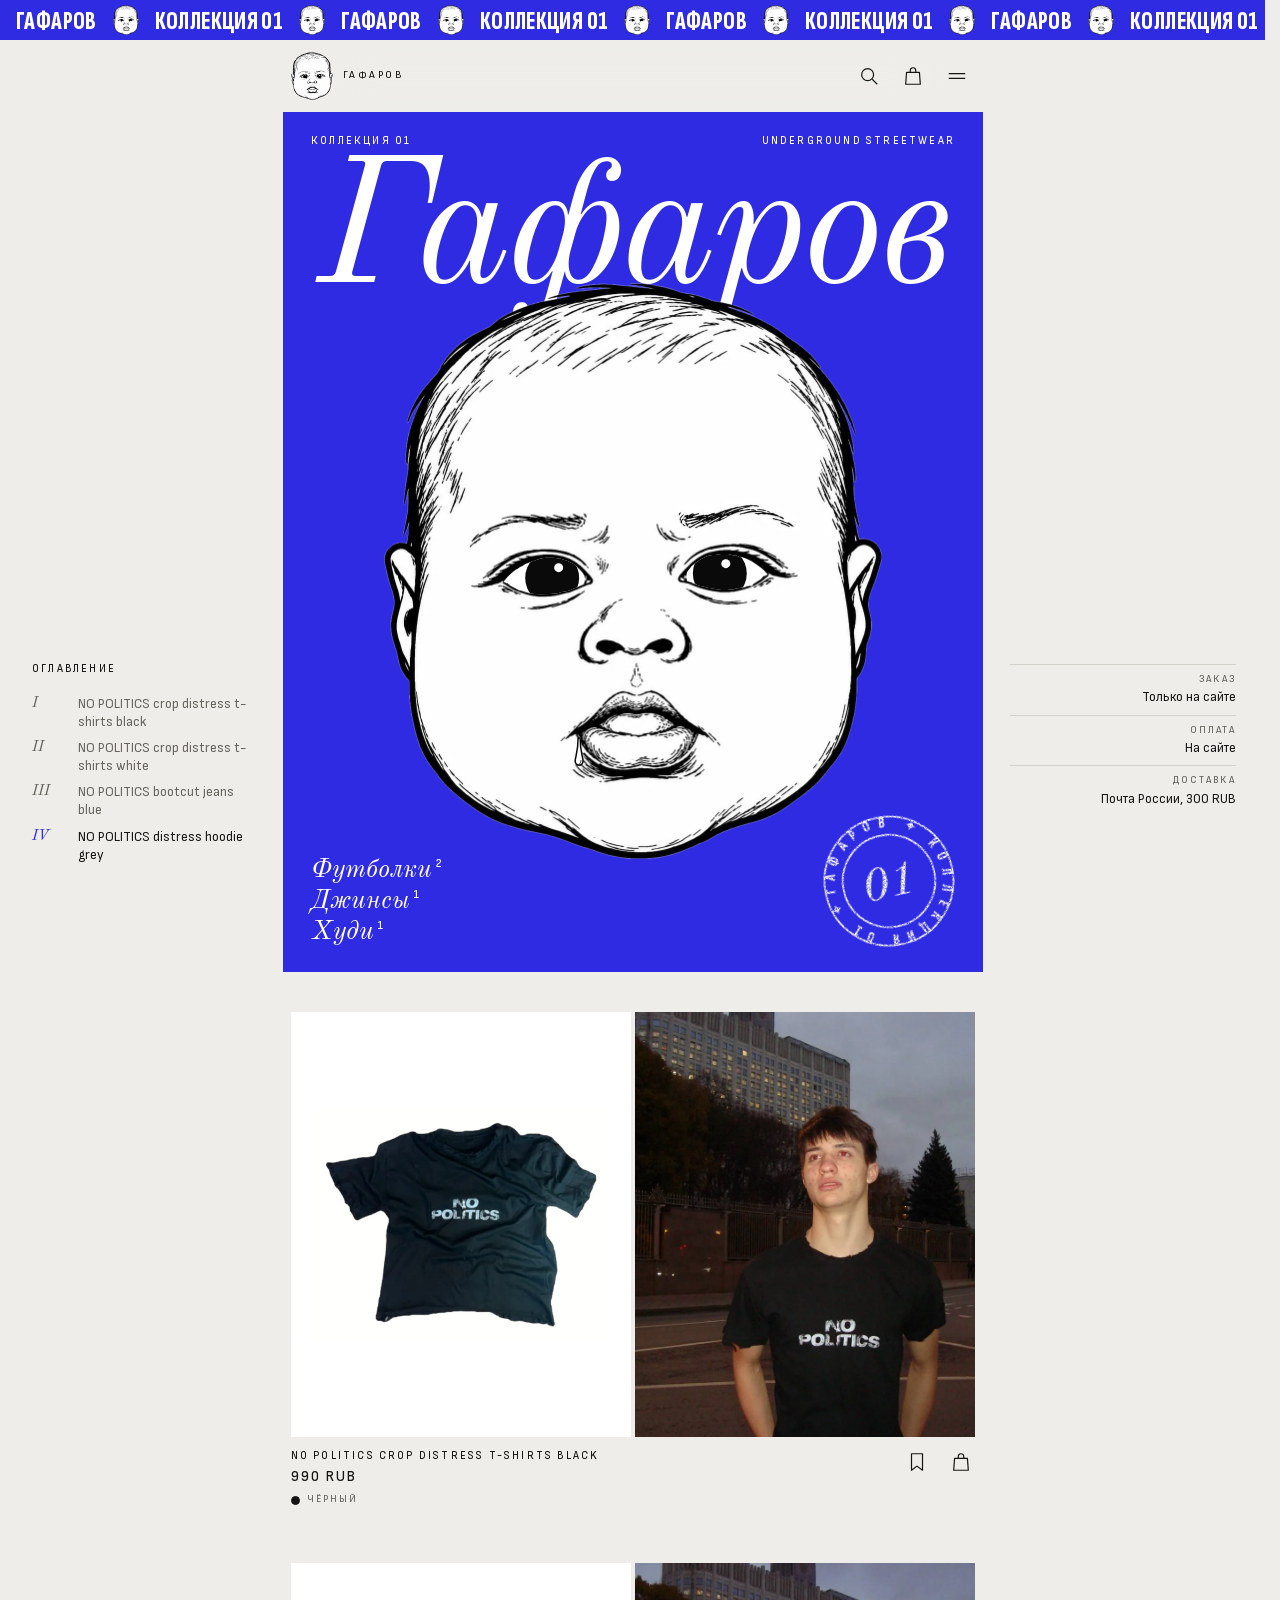
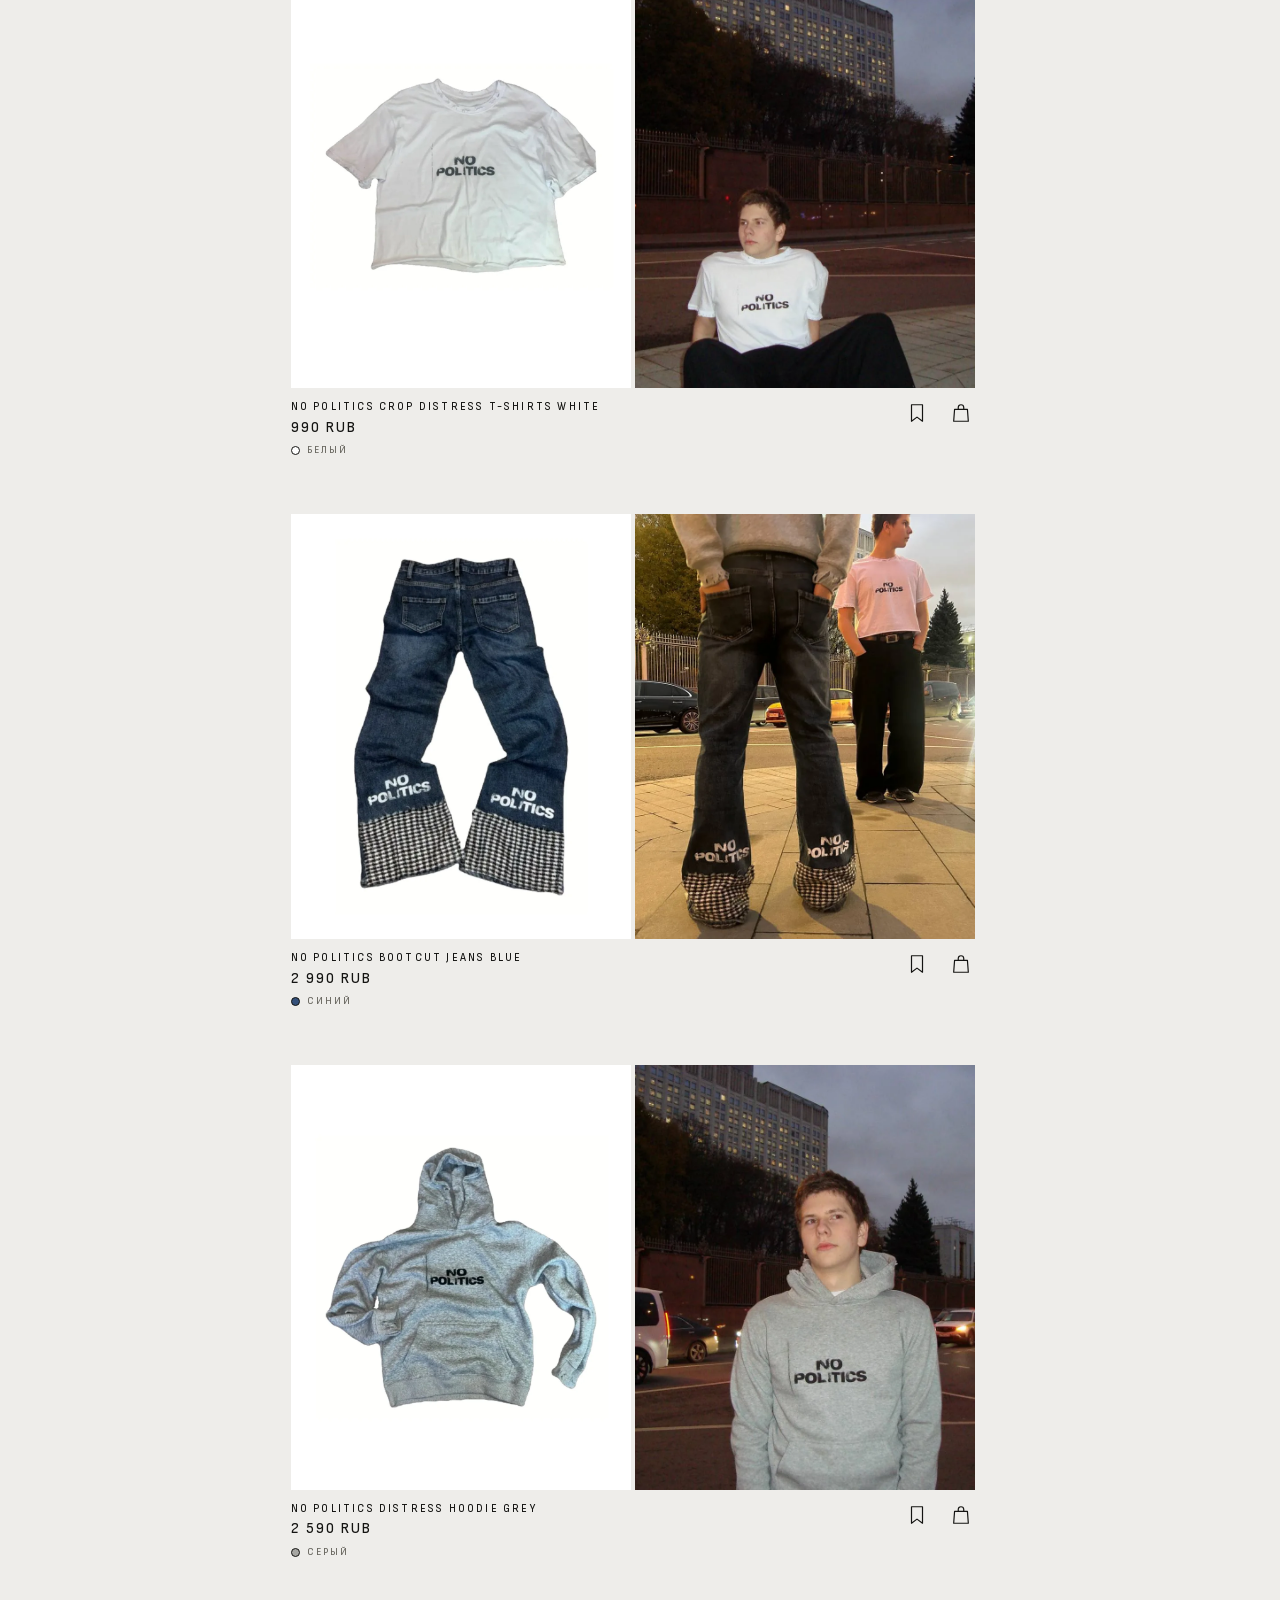
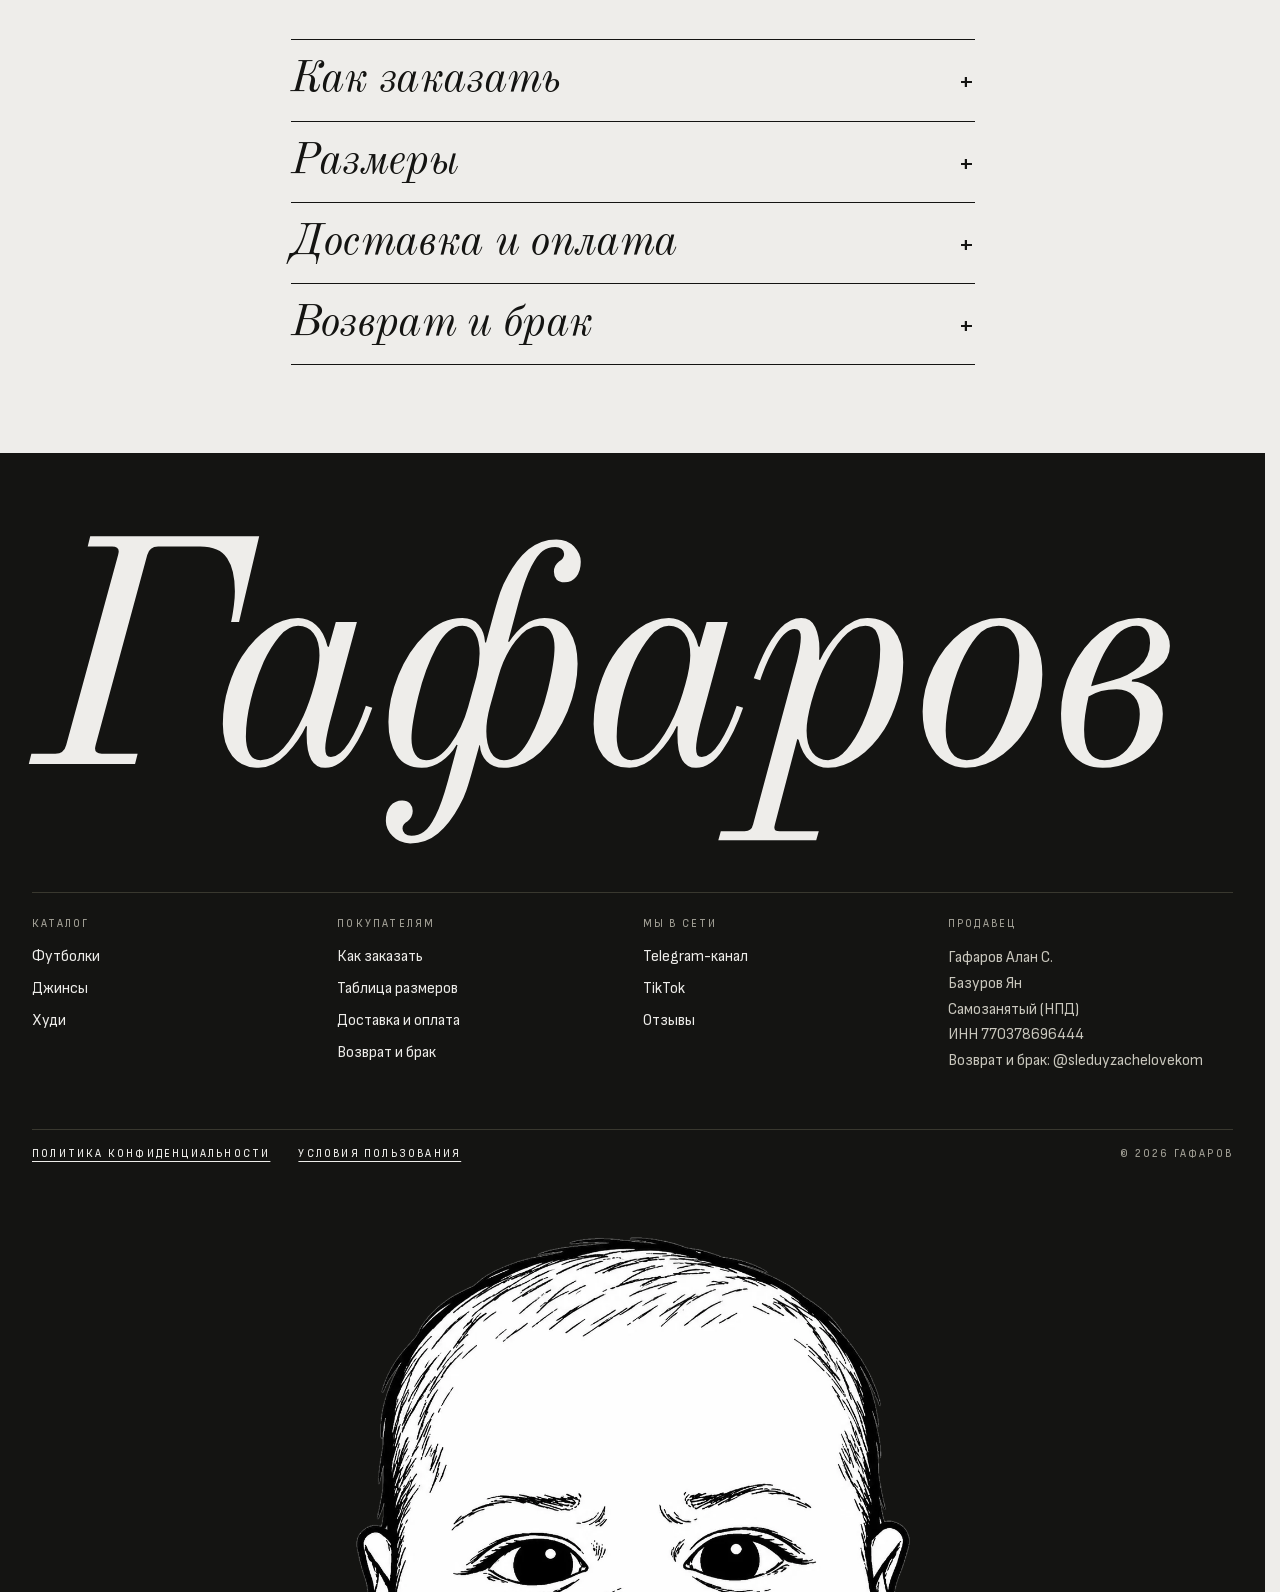
==== commit 9ff9debf: "Move the promo code into its own field on the checkout form The code is applied automatically on sub" ====
--- a/index.html
+++ b/index.html
@@ -13,7 +13,7 @@
 <link rel="canonical" href="https://gafarov.shop/">
 <link rel="icon" type="image/png" href="assets/favicon.png">
 <link rel="apple-touch-icon" href="assets/apple-touch-icon.png">
-<link rel="stylesheet" href="style.css?v=6">
+<link rel="stylesheet" href="style.css?v=7">
 </head>
 <body>
 
@@ -288,15 +288,6 @@
   <section class="pane" data-pane="cart">
     <div class="db" id="items"></div>
     <div class="df" id="cartFoot">
-      <div class="promo" id="promo">
-        <button class="linkbtn" type="button" id="promoOpen" aria-expanded="false" aria-controls="promoRow">Есть промокод?</button>
-        <div class="promo-row" id="promoRow" hidden>
-          <input id="promoInput" autocomplete="off" autocapitalize="off" spellcheck="false" maxlength="40" placeholder="Промокод" aria-label="Промокод">
-          <button class="btn ghost" type="button" id="promoApply">Применить</button>
-        </div>
-        <p class="promo-err" id="promoErr" role="alert" hidden></p>
-        <p class="promo-on" id="promoOn" hidden><span>Промокод <b id="promoCode"></b> <span id="promoOff"></span></span><button class="linkbtn" type="button" id="promoRemove">Убрать</button></p>
-      </div>
       <div class="total"><span>Итого</span><span id="sum"></span></div>
       <p class="total-hint" data-hint></p>
       <button class="btn full" id="toForm" type="button">Оформить заказ</button>
@@ -351,6 +342,15 @@
       <div class="f">
         <label for="fComment">Комментарий <span class="opt">— необязательно</span></label>
         <textarea id="fComment" name="comment" rows="2"></textarea>
+      </div>
+      <div class="f promo" id="promo">
+        <label for="promoInput">Промокод <span class="opt">— если есть</span></label>
+        <div class="promo-row" id="promoRow">
+          <input id="promoInput" autocomplete="off" autocapitalize="characters" spellcheck="false" maxlength="40" placeholder="Введите код">
+          <button class="btn ghost" type="button" id="promoApply">Применить</button>
+        </div>
+        <p class="promo-err" id="promoErr" role="alert" hidden></p>
+        <p class="promo-on" id="promoOn" hidden><span>Промокод <b id="promoCode"></b> <span id="promoOff"></span></span><button class="linkbtn" type="button" id="promoRemove">Убрать</button></p>
       </div>
       <label class="f check">
         <input type="checkbox" name="agree">
@@ -434,7 +434,7 @@
 const POPULAR = ["Футболка", "Джинсы", "Худи", "Чёрная", "Белая", "Distress"];
 </script>
 <script src="products.js?v=1"></script>
-<script src="app.js?v=11"></script>
+<script src="app.js?v=12"></script>
 <script src="track.js?v=1" defer></script>
 </body>
 </html>
--- a/style.css
+++ b/style.css
@@ -369,13 +369,11 @@
 .price-new{color:var(--stamp);font-weight:600;white-space:nowrap}
 .vh{position:absolute;width:1px;height:1px;margin:-1px;padding:0;overflow:hidden;clip:rect(0 0 0 0);white-space:nowrap;border:0}
 
-/* промокод в корзине */
-.promo{margin:0 0 12px}
-.promo-row{display:flex;gap:8px;margin-top:8px}
-.promo-row input{flex:1;min-width:0;height:44px;padding:0 12px;border:1px solid var(--line);border-radius:0;background:#fff;color:var(--ink);font:400 16px var(--ui);-webkit-appearance:none;appearance:none}
-.promo-row input:focus{outline:none;border-color:var(--ink)}
-.promo-row .btn{height:44px;padding:0 16px;flex:none}
-.promo-err{margin:8px 0 0;color:var(--err);font-size:14px;line-height:1.35}
-.promo-on{display:flex;justify-content:space-between;align-items:baseline;gap:12px;margin:0;font-size:15px}
+/* промокод в форме оформления */
+.promo-row{display:flex;gap:8px}
+.promo-row input{flex:1;min-width:0}
+.promo-row .btn{height:48px;padding:0 18px;flex:none}
+.promo-err{margin:2px 0 0;color:var(--err);font-size:14px;line-height:1.35}
+.promo-on{display:flex;justify-content:space-between;align-items:center;gap:12px;min-height:48px;margin:0;padding:6px 13px;border:1px solid var(--ink);background:#fff;font-size:15px}
 .promo-on b{font-weight:600;overflow-wrap:anywhere}
 .promo-on #promoOff{color:var(--stamp);font-weight:600;white-space:nowrap}
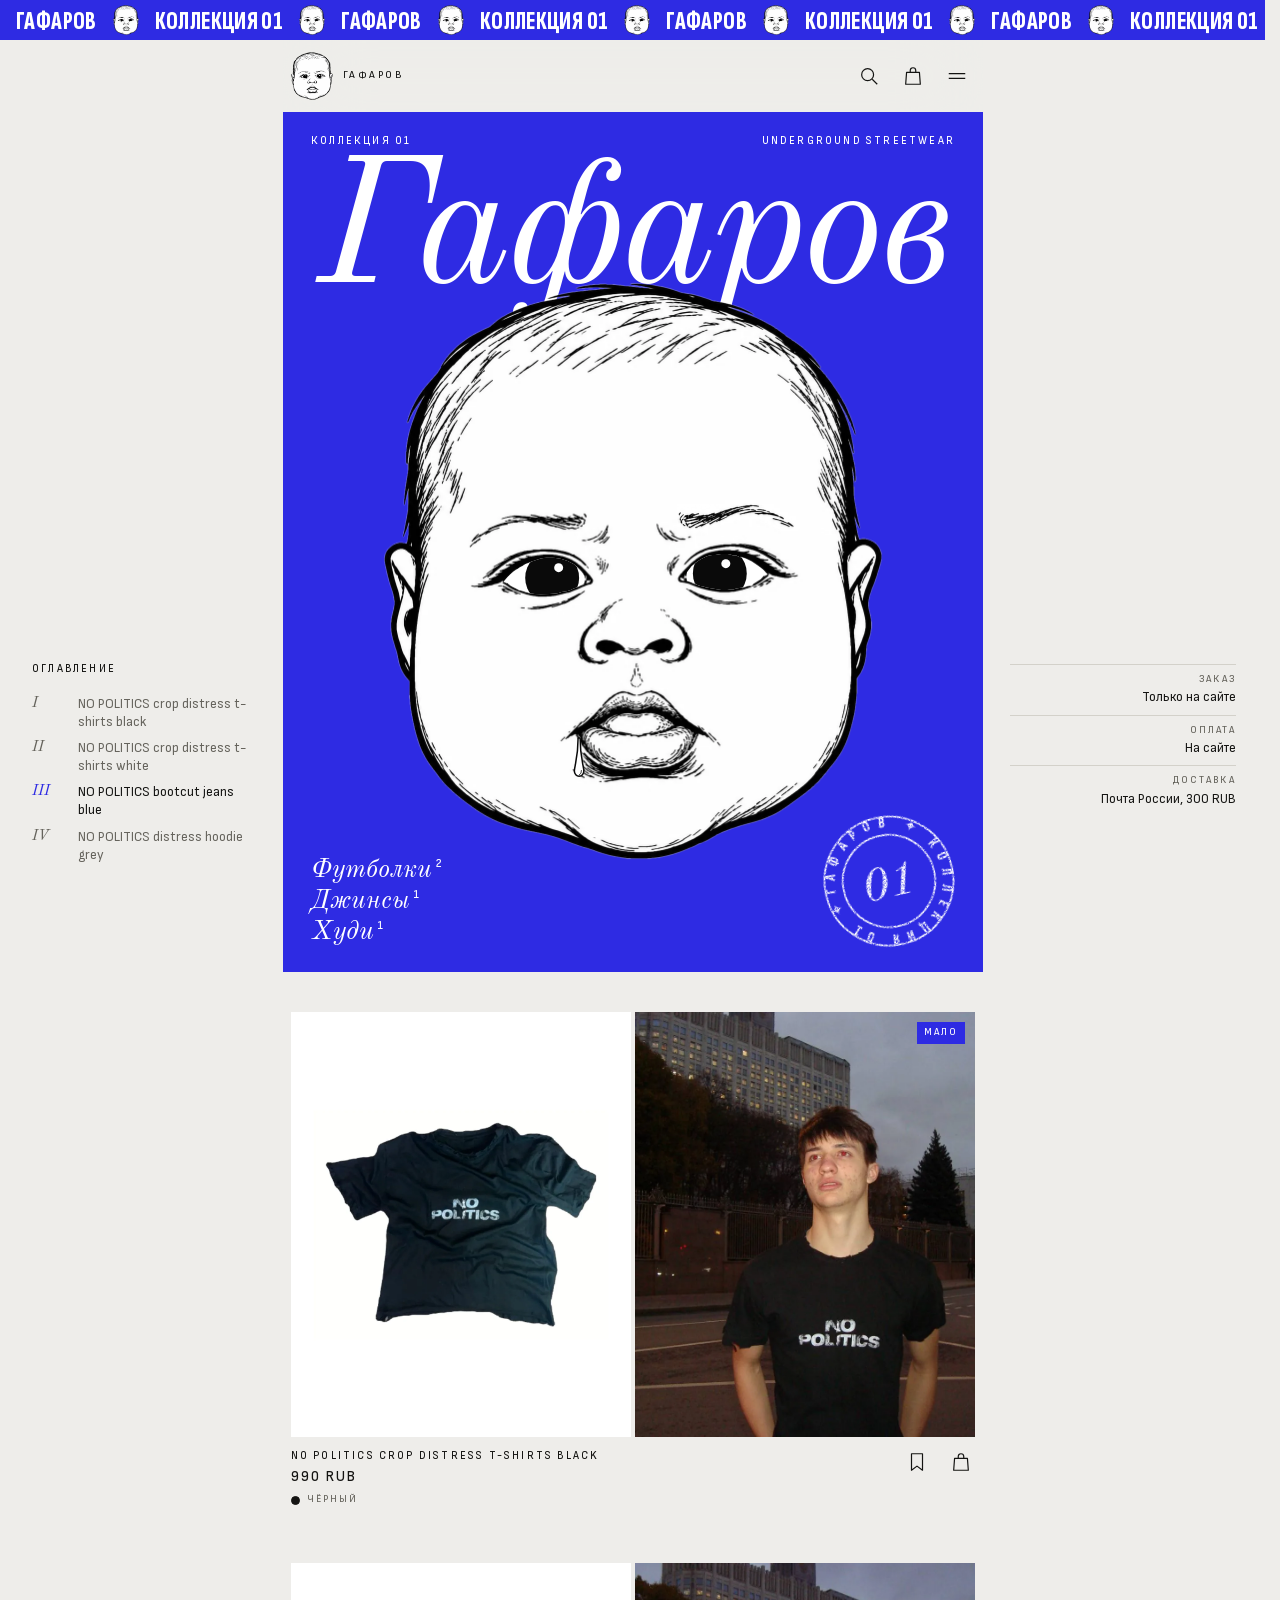
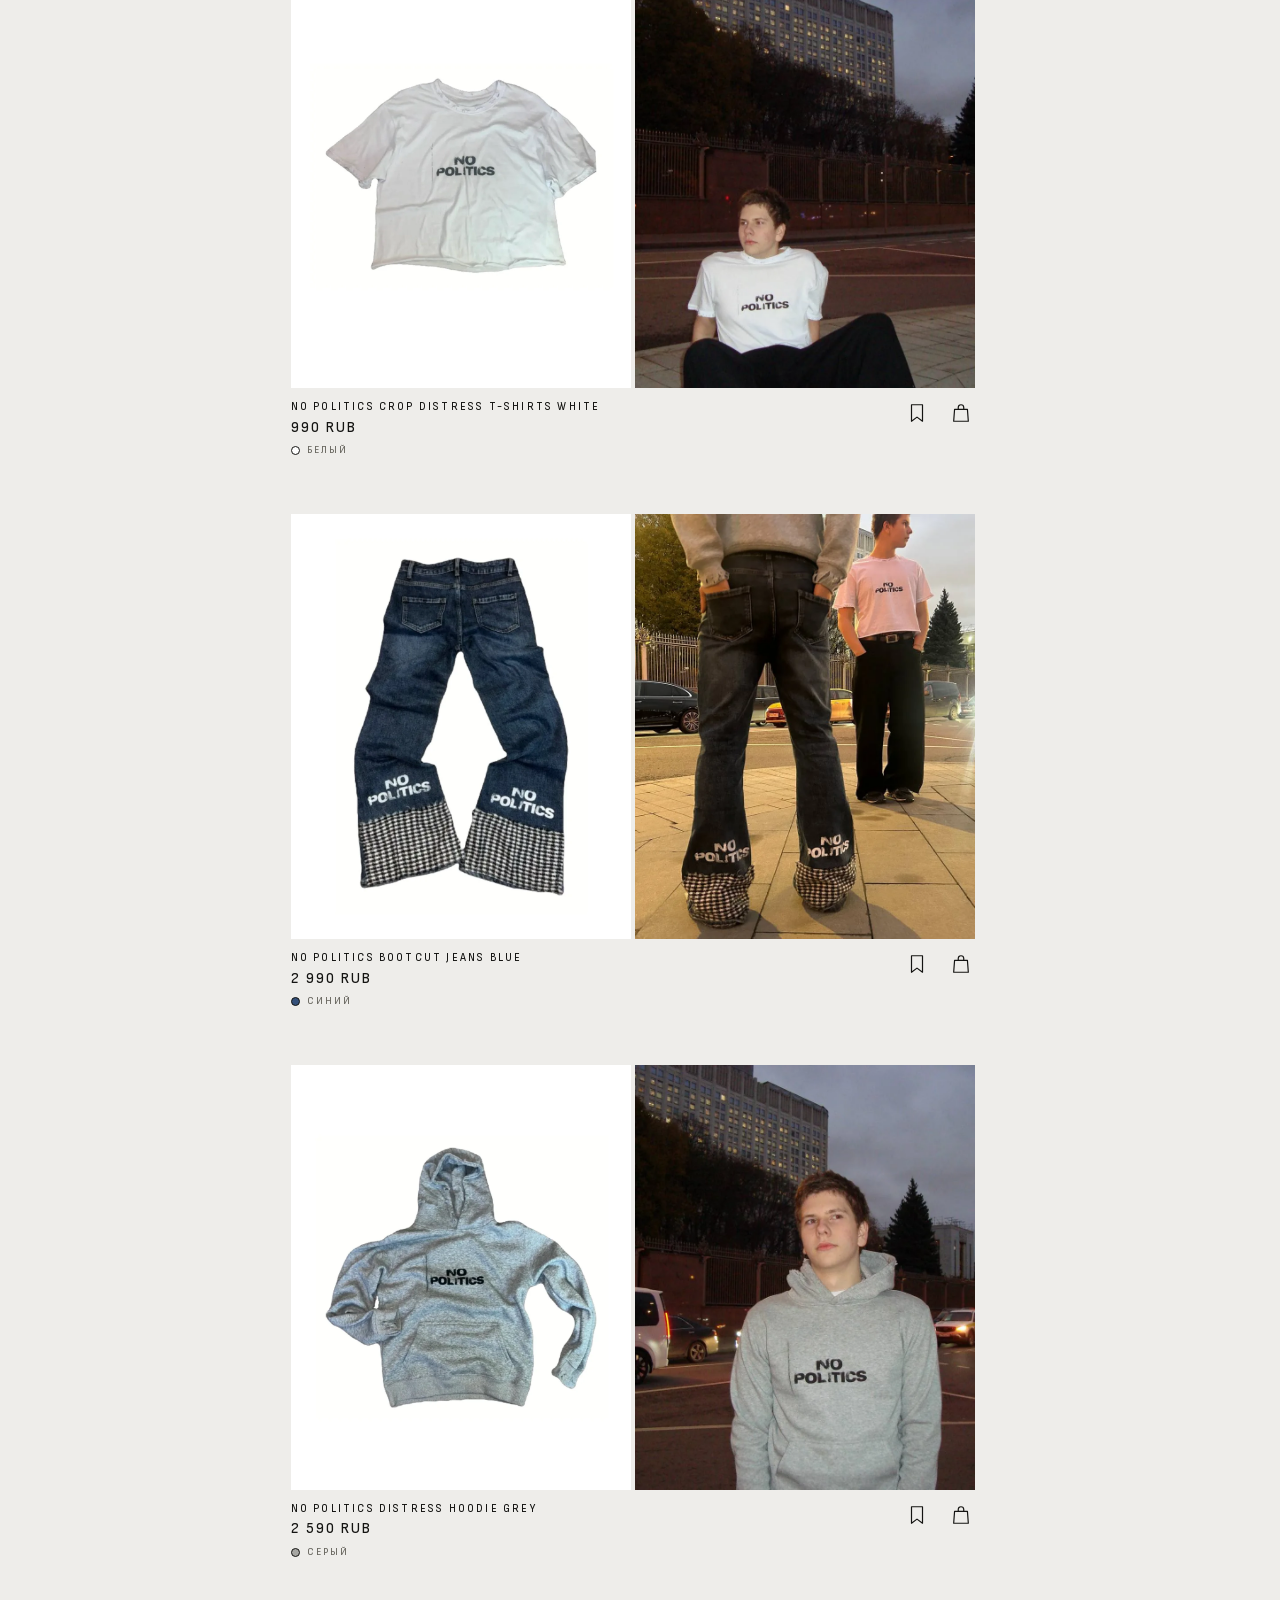
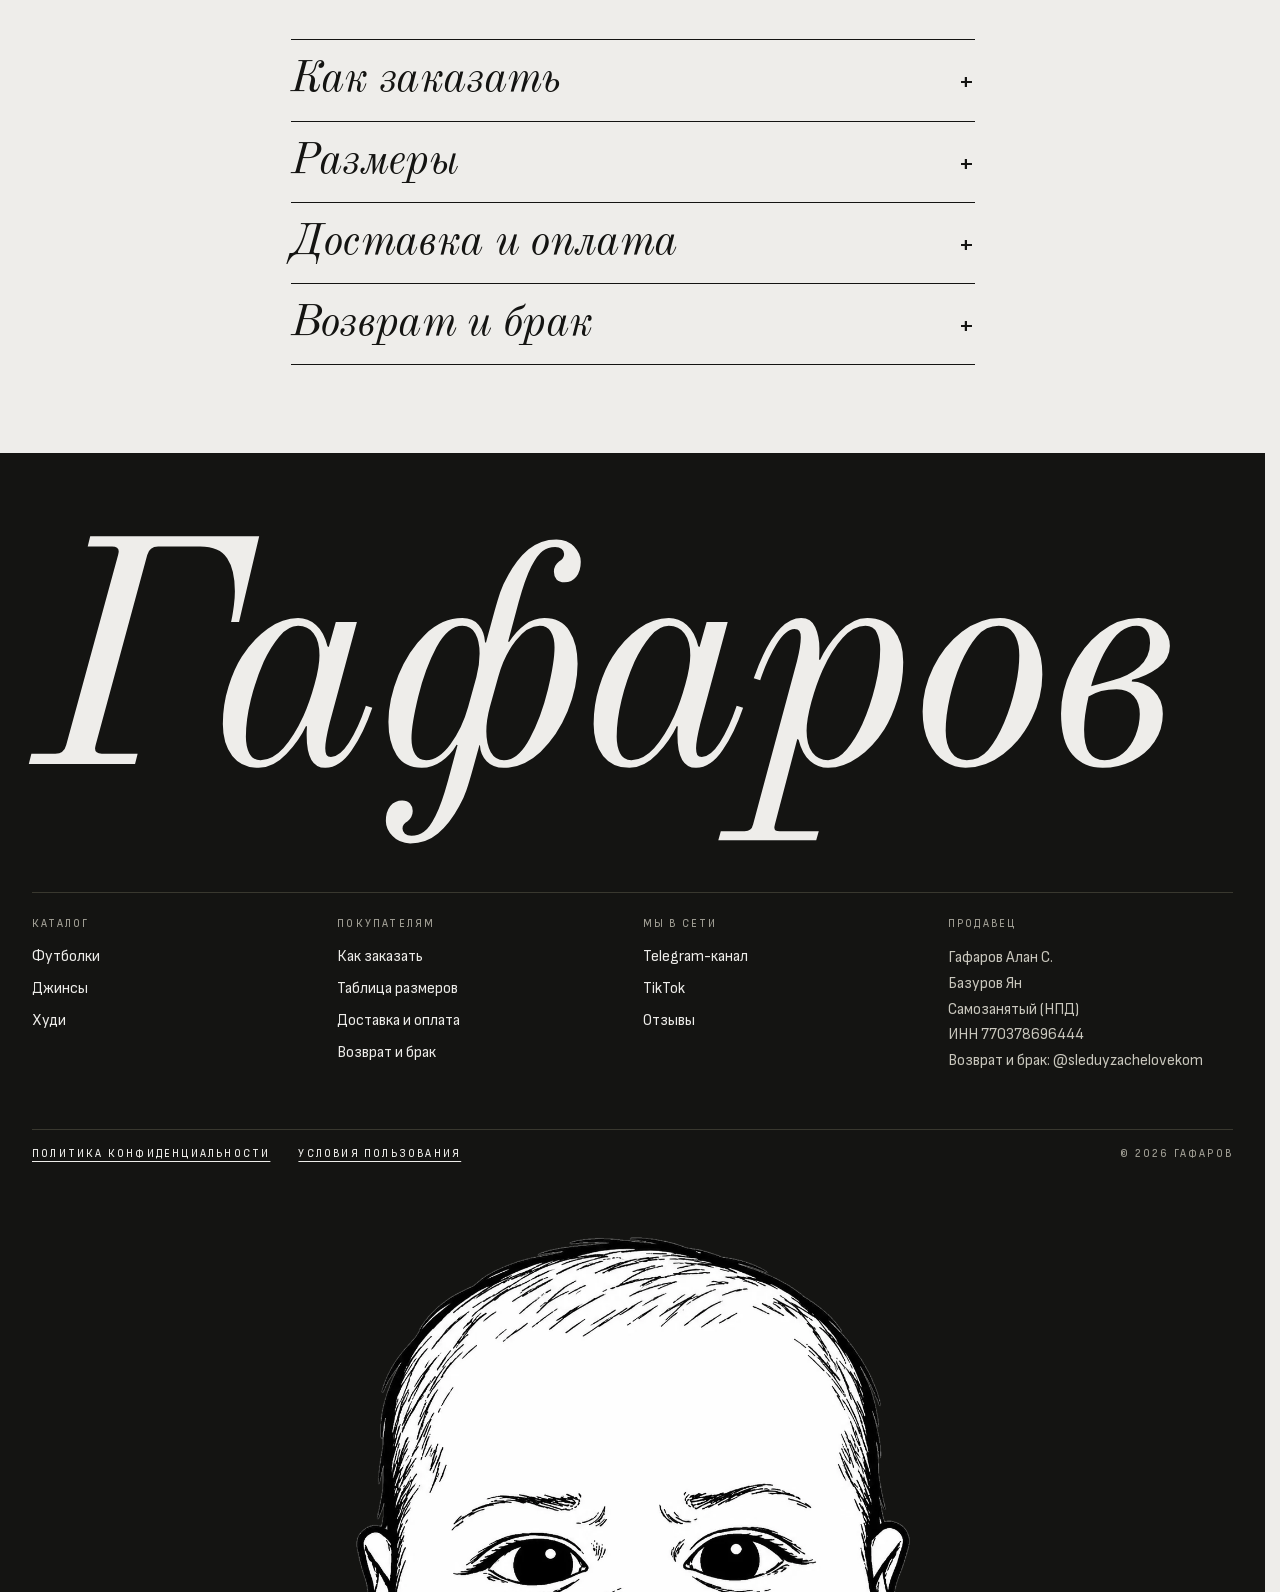
==== commit 13267f9c: "Каталог из админки ~ NO POLITICS crop distress t-shirts black" ====
--- a/index.html
+++ b/index.html
@@ -433,7 +433,7 @@
 const RIBBON = ["Гафаров", "Коллекция 01"];
 const POPULAR = ["Футболка", "Джинсы", "Худи", "Чёрная", "Белая", "Distress"];
 </script>
-<script src="products.js?v=1"></script>
+<script src="products.js?v=mwoxyqiq"></script>
 <script src="app.js?v=12"></script>
 <script src="track.js?v=1" defer></script>
 </body>
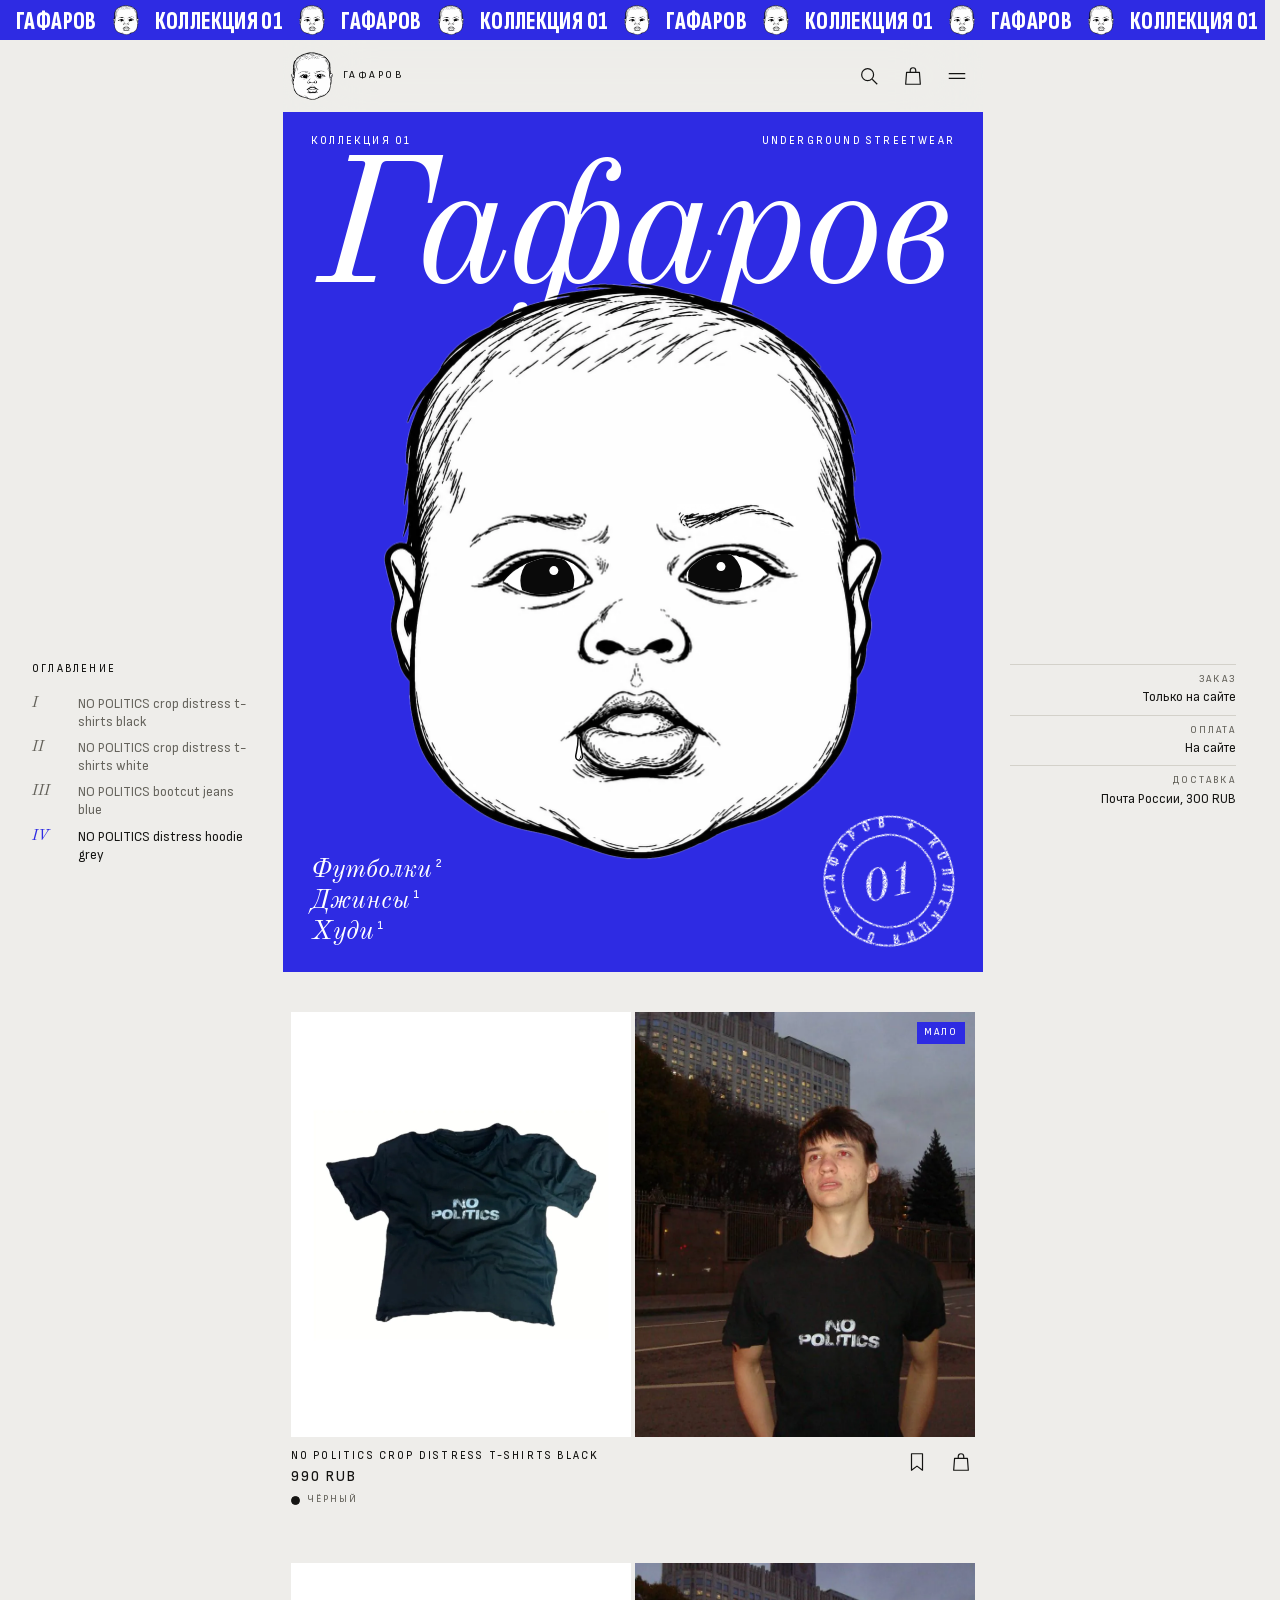
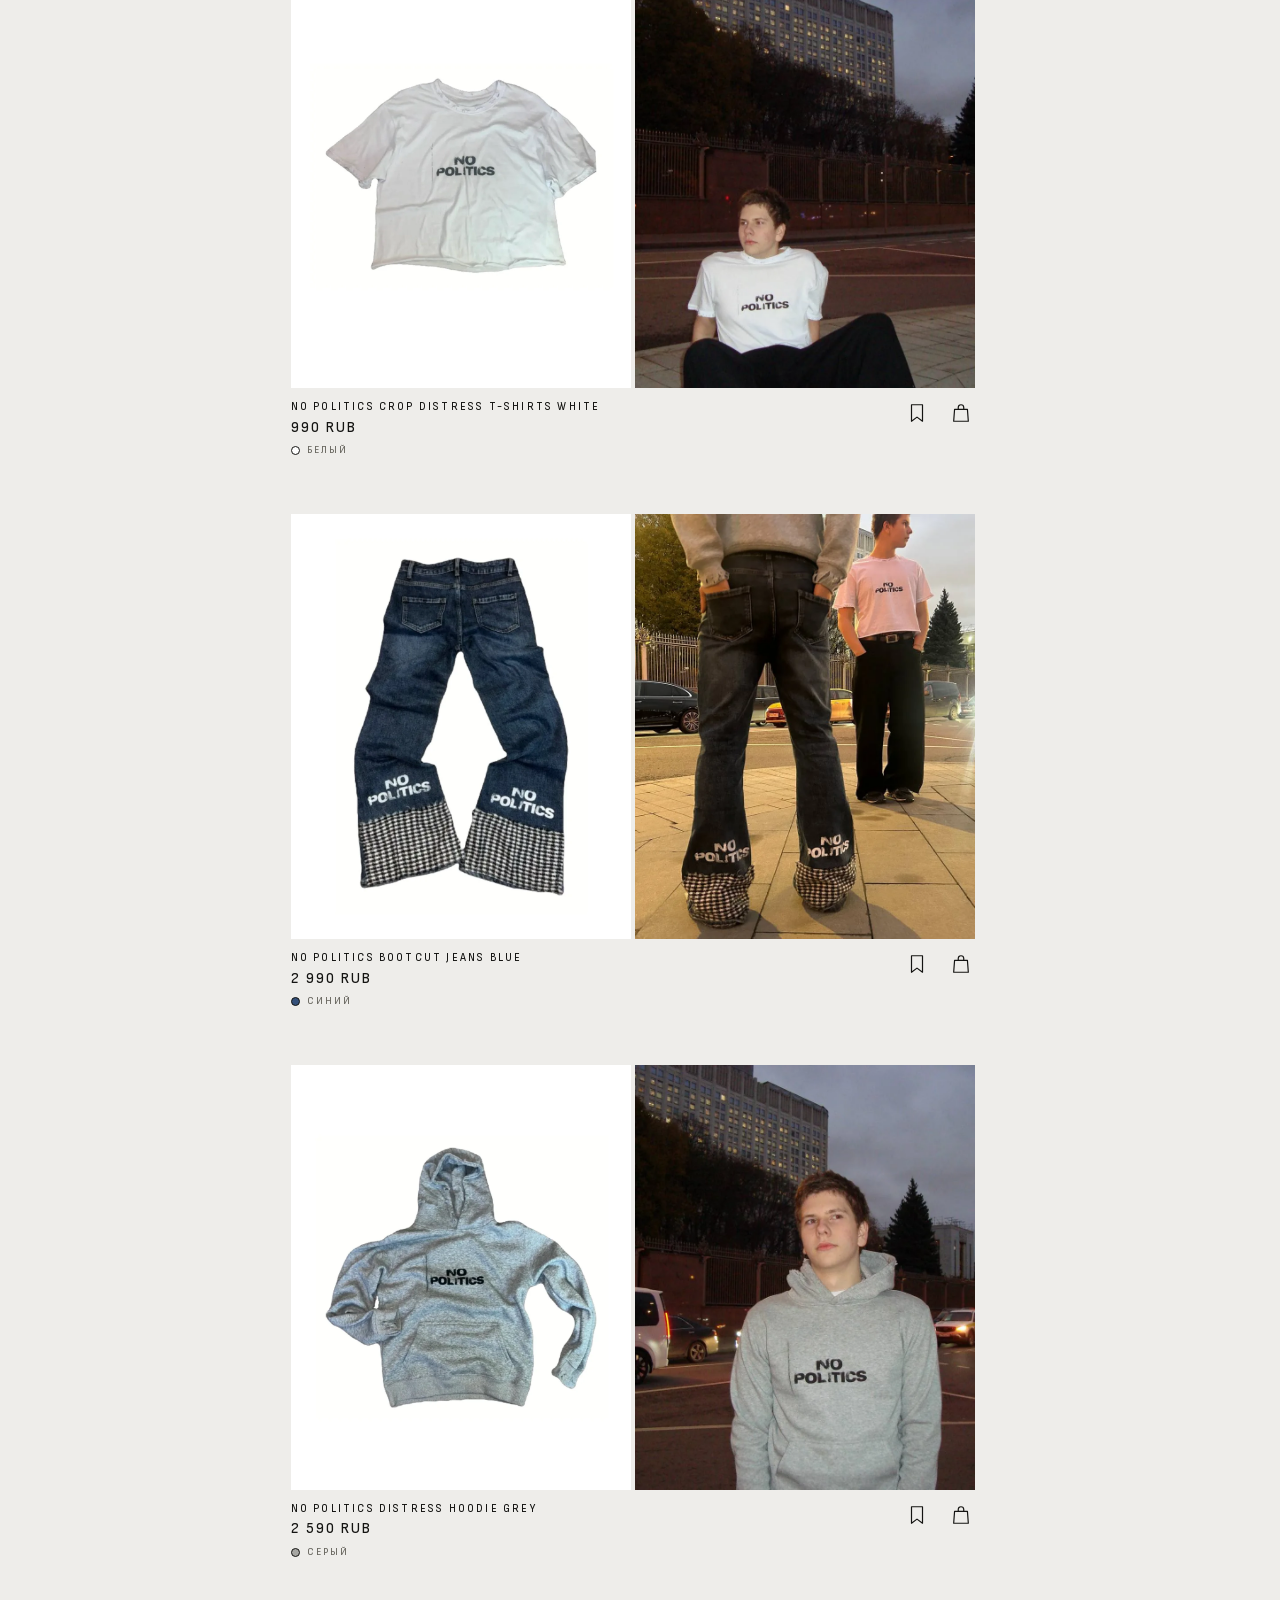
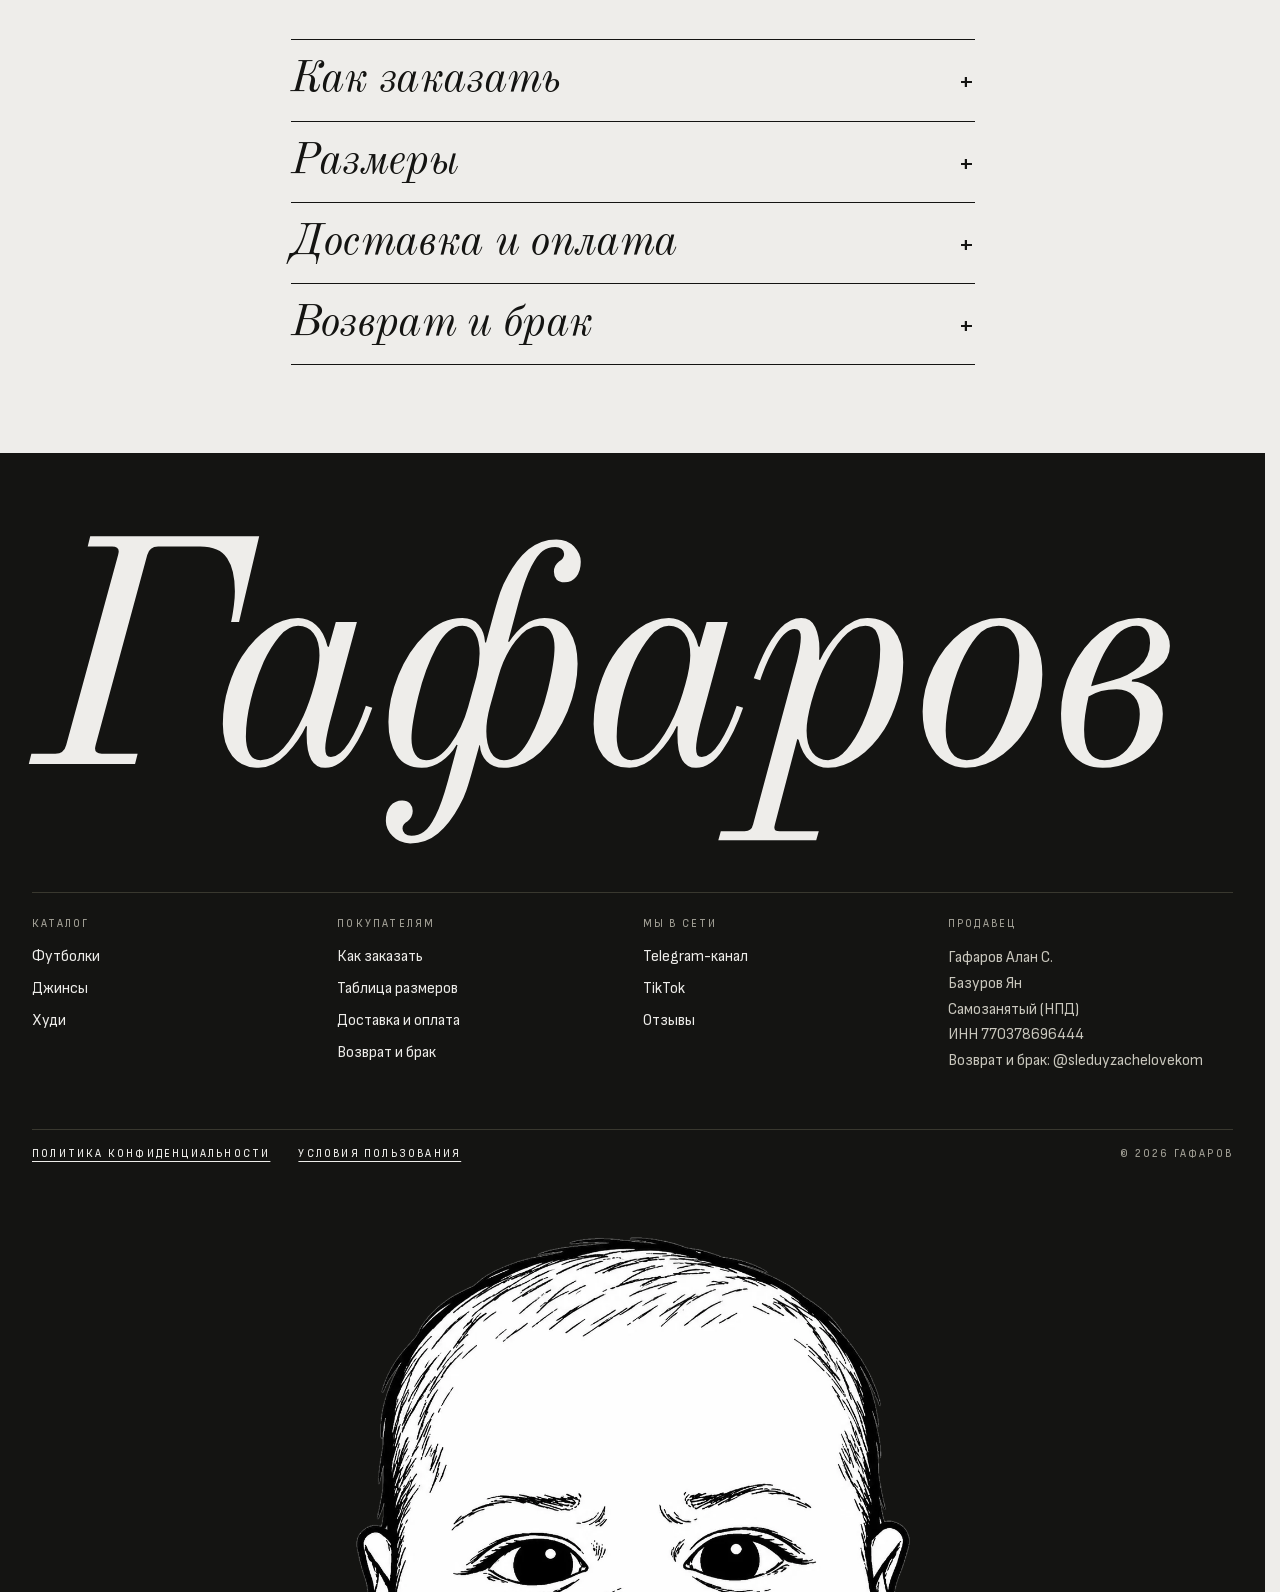
==== commit 88a1055c: "Каталог из админки ~ NO POLITICS crop distress t-shirts black" ====
--- a/index.html
+++ b/index.html
@@ -433,7 +433,7 @@
 const RIBBON = ["Гафаров", "Коллекция 01"];
 const POPULAR = ["Футболка", "Джинсы", "Худи", "Чёрная", "Белая", "Distress"];
 </script>
-<script src="products.js?v=mwoxyqiq"></script>
+<script src="products.js?v=mwoxzu6v"></script>
 <script src="app.js?v=12"></script>
 <script src="track.js?v=1" defer></script>
 </body>
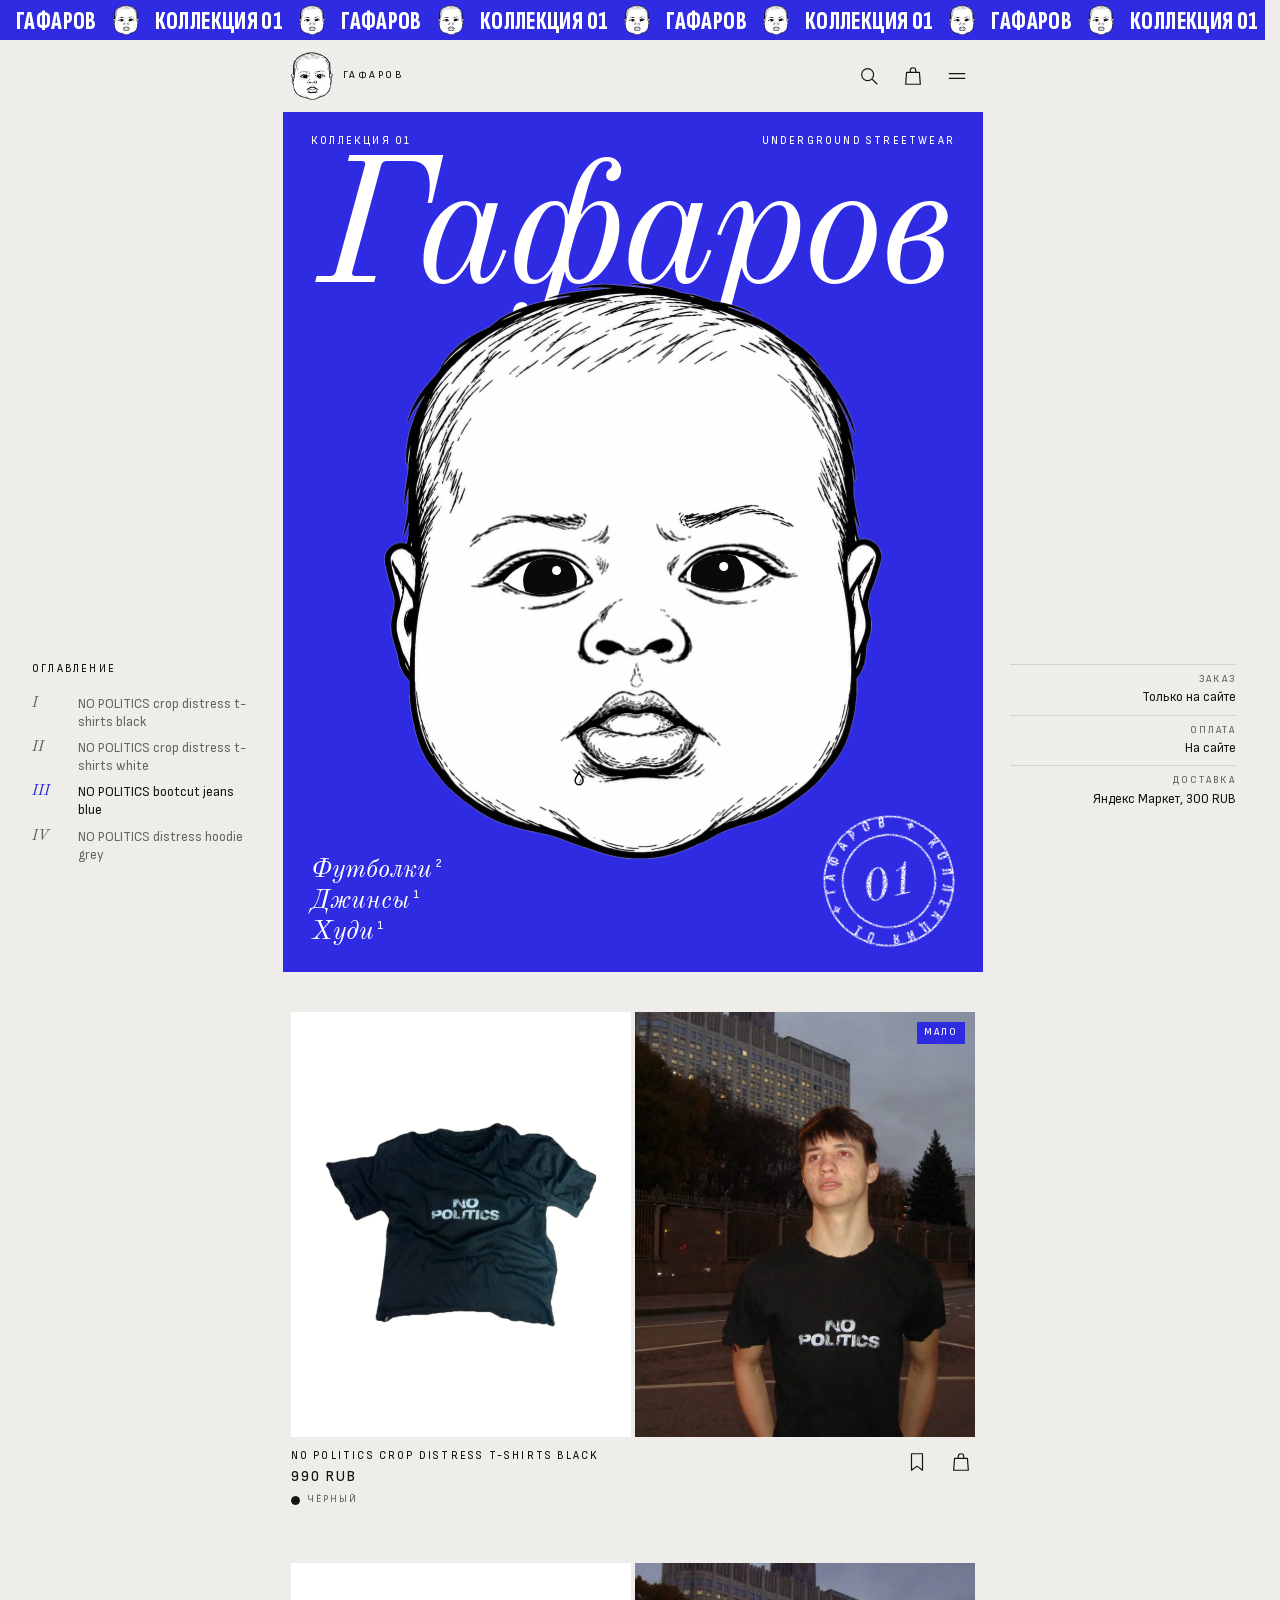
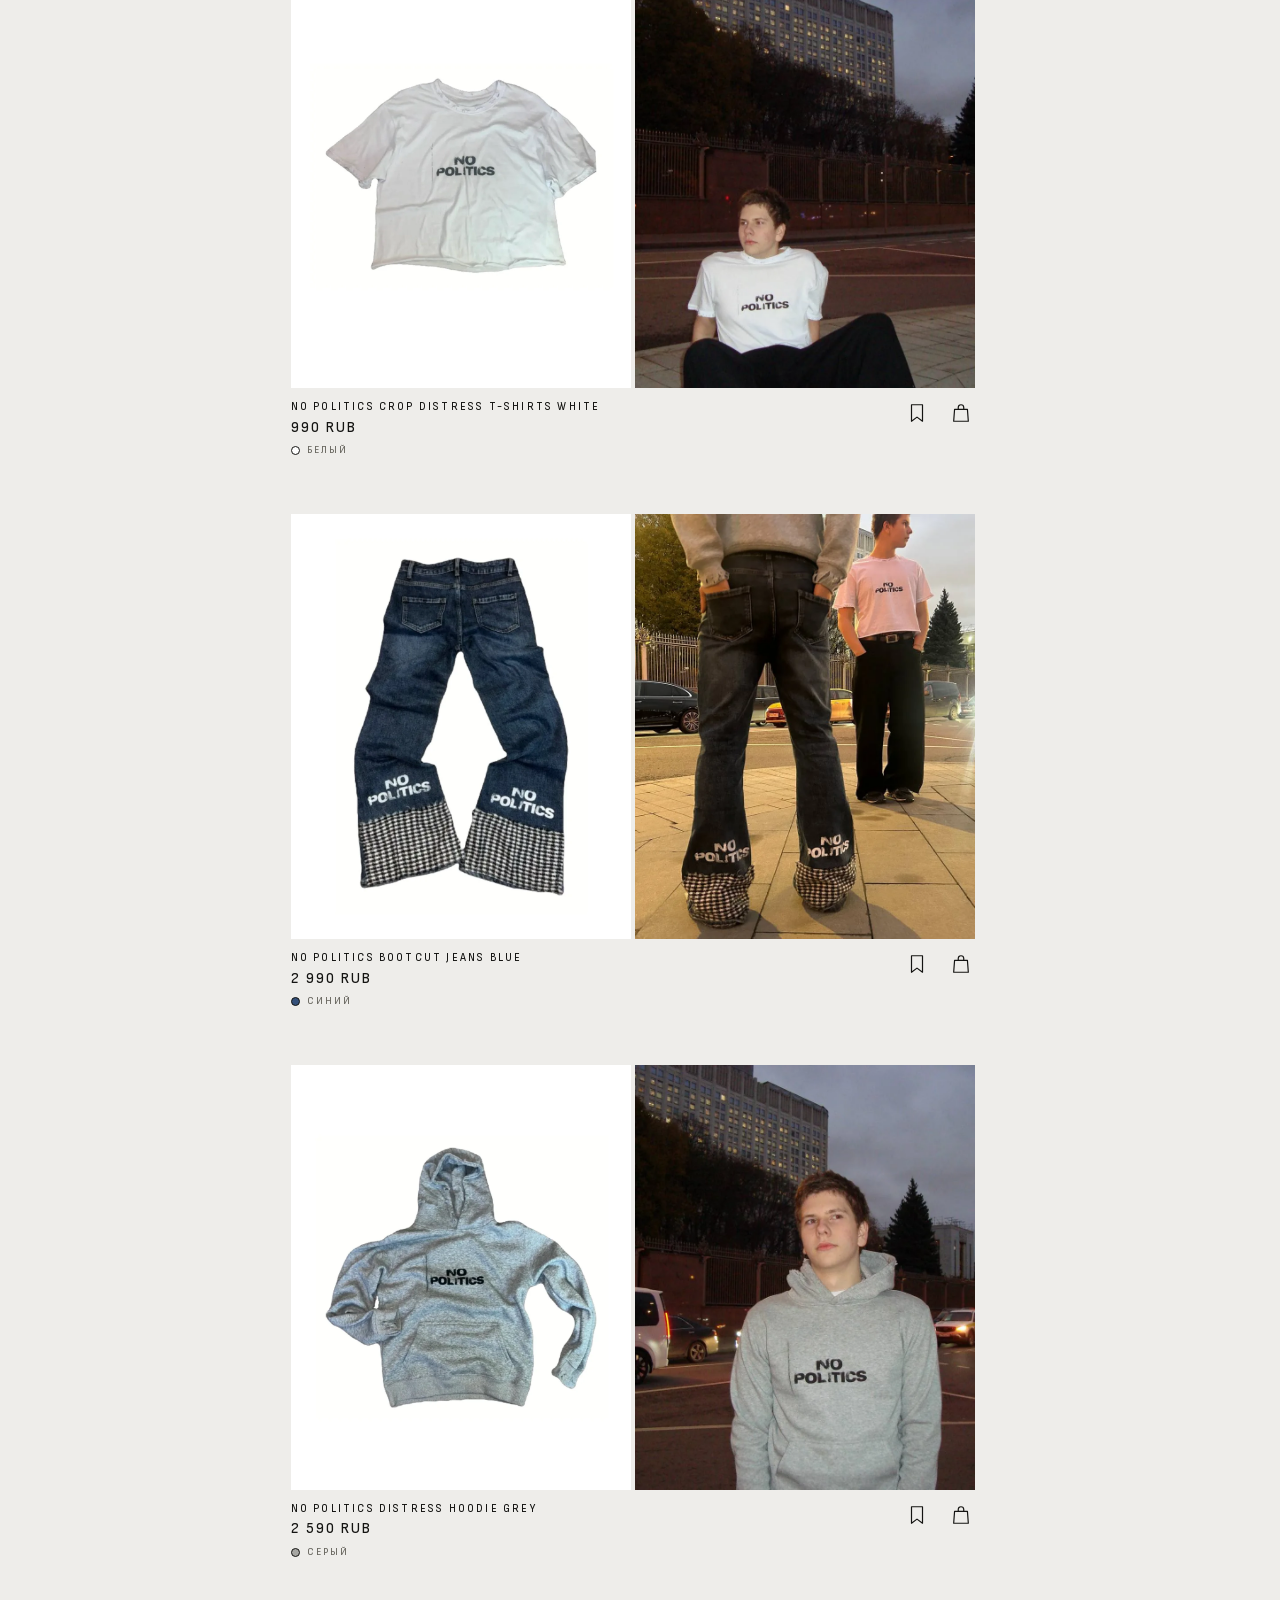
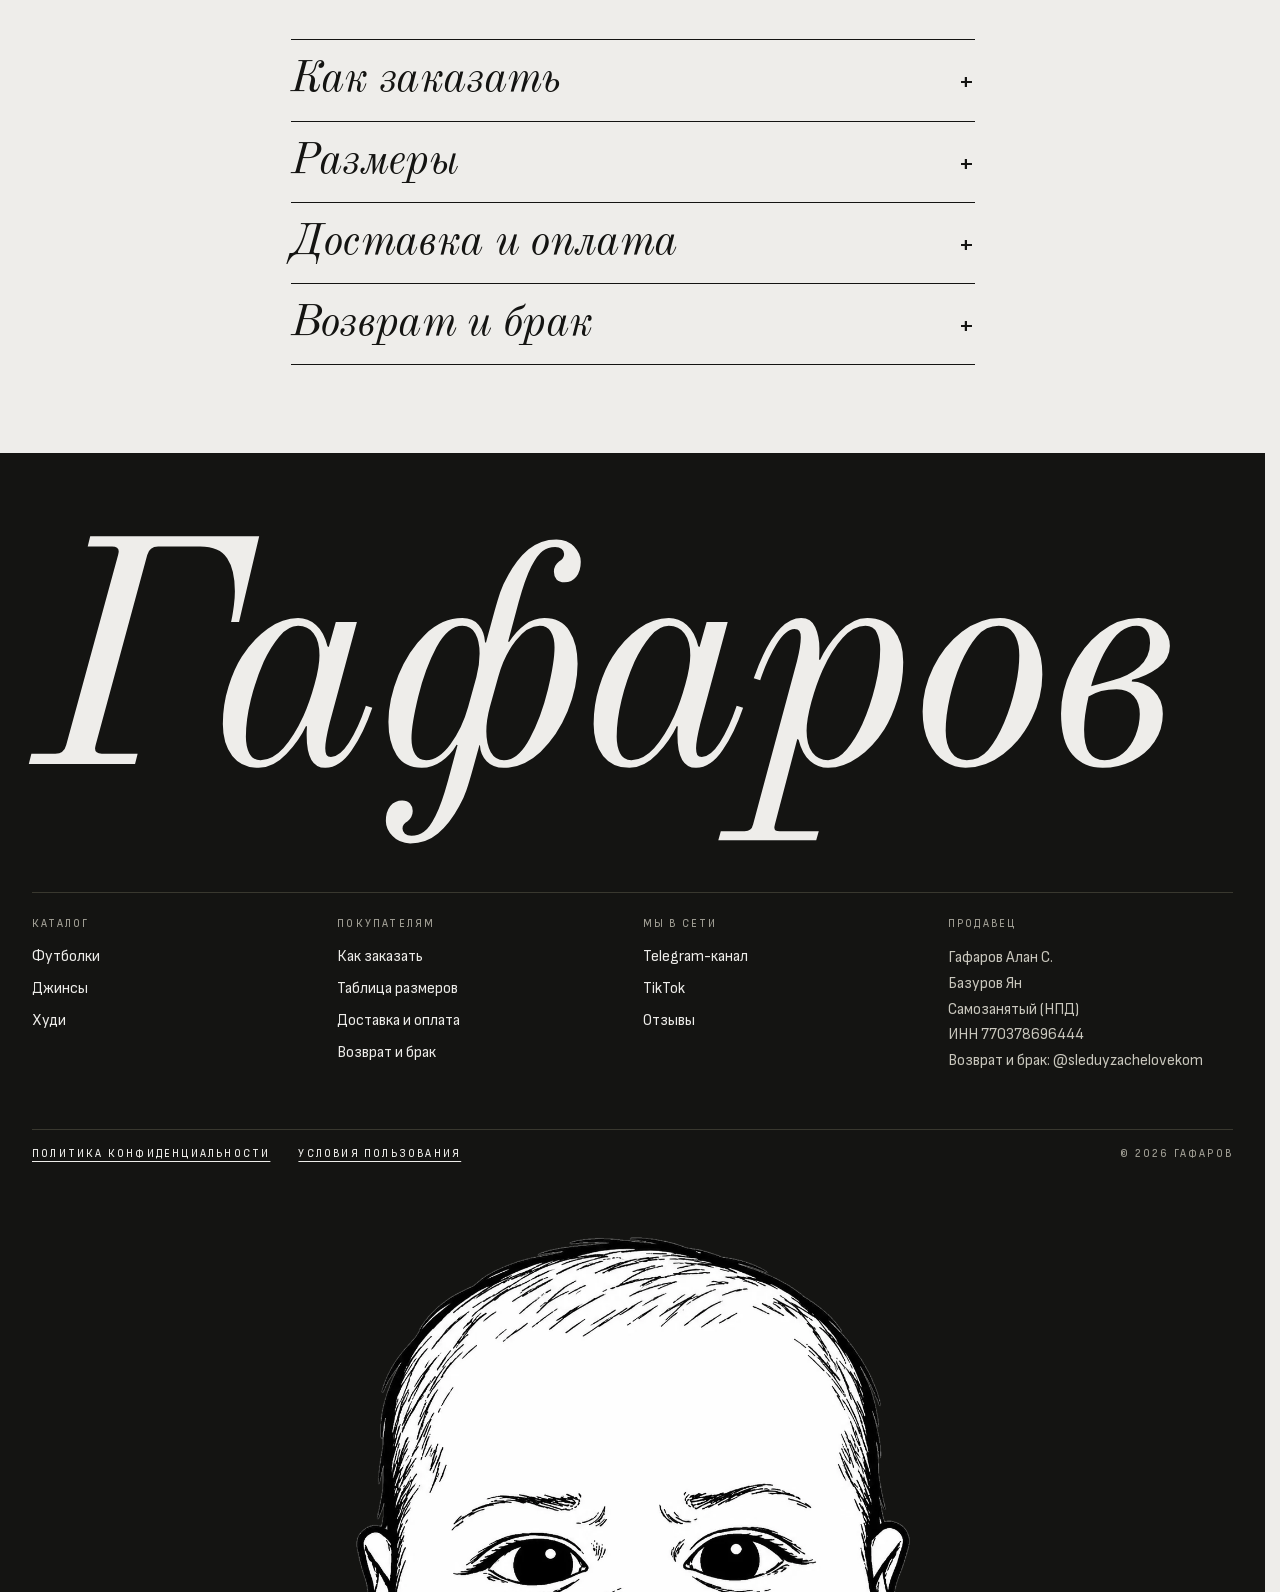
==== commit 726eff84: "Ship via Yandex Market pickup points, fill in the size charts Checkout asks for the Yandex Market pi" ====
--- a/index.html
+++ b/index.html
@@ -4,16 +4,16 @@
 <meta charset="utf-8">
 <meta name="viewport" content="width=device-width, initial-scale=1, viewport-fit=cover">
 <title>ГАФАРОВ — underground streetwear</title>
-<meta name="description" content="Авторская одежда ГАФАРОВ. Футболки, джинсы буткат, худи. Заказ на сайте, доставка Почтой России.">
+<meta name="description" content="Авторская одежда ГАФАРОВ. Футболки, джинсы буткат, худи. Заказ на сайте, доставка в пункты выдачи Яндекс Маркета.">
 <meta name="theme-color" content="#eeedea">
 <meta property="og:title" content="ГАФАРОВ — underground streetwear">
-<meta property="og:description" content="Авторская одежда. Доставка Почтой России.">
+<meta property="og:description" content="Авторская одежда. Доставка в пункты выдачи Яндекс Маркета.">
 <meta property="og:image" content="https://gafarov.shop/assets/og.jpg">
 <meta property="og:url" content="https://gafarov.shop/">
 <link rel="canonical" href="https://gafarov.shop/">
 <link rel="icon" type="image/png" href="assets/favicon.png">
 <link rel="apple-touch-icon" href="assets/apple-touch-icon.png">
-<link rel="stylesheet" href="style.css?v=7">
+<link rel="stylesheet" href="style.css?v=8">
 </head>
 <body>
 
@@ -58,7 +58,7 @@
   <dl class="margin-facts">
     <div><dt>Заказ</dt><dd>Только на сайте</dd></div>
     <div><dt>Оплата</dt><dd>На сайте</dd></div>
-    <div><dt>Доставка</dt><dd>Почта России, 300 RUB</dd></div>
+    <div><dt>Доставка</dt><dd>Яндекс Маркет, 300 RUB</dd></div>
   </dl>
 </aside>
 
@@ -123,13 +123,13 @@
         <li><b>01</b><div><h3>Выберите вещь</h3><p>Откройте модель, выберите размер и добавьте в корзину.</p></div></li>
         <li><b>02</b><div><h3>Оформите заказ на сайте</h3><p>Укажите ФИО, ник в Telegram, телефон и адрес. Писать менеджеру не нужно: заказ сразу придёт нам.</p></div></li>
         <li><b>03</b><div><h3>Оплатите</h3><p>Сразу после оформления откроется страница оплаты ЮKassa. Сумма уже с доставкой.</p></div></li>
-        <li><b>04</b><div><h3>Получите</h3><p>После оплаты отправим посылку Почтой России и пришлём трек-номер в Telegram.</p></div></li>
+        <li><b>04</b><div><h3>Получите</h3><p>После оплаты отправим посылку в выбранный пункт выдачи Яндекс Маркета и пришлём трек-номер в Telegram.</p></div></li>
       </ol>
     </details>
 
     <details class="acc" id="sizes">
       <summary>Размеры</summary>
-      <p class="acc-lead">Замеры изделия в сантиметрах, допустимое отклонение 1–2 см.</p>
+      <p class="acc-lead">Все замеры предварительные, в сантиметрах. Ширина груди и плеч — замеры изделия в разложенном виде, остальные параметры указаны согласно таблицам.</p>
       <div class="tabs" role="tablist" aria-label="Тип изделия" id="chartTabs"></div>
       <div id="chart"></div>
     </details>
@@ -139,7 +139,7 @@
       <div class="qa">
         <details>
           <summary>Как и когда отправите заказ?</summary>
-          <p>Почтой России после оплаты. Срок доставки зависит от региона. Трек-номер для отслеживания пришлём в Telegram.</p>
+          <p>После оплаты отправим через Яндекс Маркет в пункт выдачи, который вы укажете при заказе. Срок доставки зависит от региона. Трек-номер для отслеживания пришлём в Telegram.</p>
         </details>
         <details>
           <summary>Сколько стоит доставка?</summary>
@@ -335,9 +335,10 @@
         <span class="err">Укажите город</span>
       </div>
       <div class="f">
-        <label for="fAddr">Улица, дом, квартира</label>
-        <input id="fAddr" name="address" autocomplete="street-address" placeholder="ул. Ленина, д. 1, кв. 5">
-        <span class="err">Укажите адрес</span>
+        <label for="fPickup">Адрес пункта выдачи Яндекс Маркета</label>
+        <input id="fPickup" name="pickup" autocomplete="off" placeholder="ул. Ленина, д. 1">
+        <span class="hint">Посылка придёт в этот пункт. Ближайший можно найти в приложении Яндекс Маркет или <a href="https://yandex.ru/maps/?text=%D0%AF%D0%BD%D0%B4%D0%B5%D0%BA%D1%81%20%D0%9C%D0%B0%D1%80%D0%BA%D0%B5%D1%82%20%D0%BF%D1%83%D0%BD%D0%BA%D1%82%20%D0%B2%D1%8B%D0%B4%D0%B0%D1%87%D0%B8" target="_blank" rel="noopener">на Яндекс Картах</a></span>
+        <span class="err">Укажите адрес пункта выдачи</span>
       </div>
       <div class="f">
         <label for="fComment">Комментарий <span class="opt">— необязательно</span></label>
@@ -386,7 +387,7 @@
   orderEndpoint: "https://script.google.com/macros/s/AKfycbwNuM3b9tL99h73fy8hb0etZRNH6AhBj3lG-P958JzlX-swRg_BG2fD04OcXcnOUxZn/exec",
   // ник менеджера в Telegram без @ — только для возврата и брака
   managerTelegram: "sleduyzachelovekom",
-  // доставка Почтой России, рублей. Прибавляется к сумме заказа; такая же цифра — в скрипте (DELIVERY_PRICE)
+  // доставка Яндекс Маркетом в пункт выдачи, рублей. Прибавляется к сумме заказа; такая же цифра — в скрипте (DELIVERY_PRICE)
   delivery: 300,
   // скидка: у товара поле sale — цена со скидкой. Действует до saleUntil (время московское),
   // потом сайт сам показывает обычную цену. Те же цифры и дата — в скрипте (CATALOG, SALE_UNTIL)
@@ -419,14 +420,29 @@
    ============================================== */
 
 /* =================== ТАБЛИЦЫ РАЗМЕРОВ (см) ===================
-   rows — строки таблицы: ["размер", значения по колонкам cols]
-   пример: rows: [["S", "52", "66", "21"], ["M", "55", "68", "22"]]
-   пока rows пустой — на сайте «замеры скоро появятся»
+   sizes — размеры по столбцам; rows — строки: ["параметр", значение для каждого размера]
+   fit — посадка, пишется над таблицей. Пока rows пустой — на сайте «замеры скоро появятся»
    ============================================================= */
 const SIZE_CHARTS = {
-  tee:    { title: "Футболка", cols: ["Ширина по груди", "Длина", "Рукав"], rows: [] },
-  jeans:  { title: "Джинсы",   cols: ["Талия", "Бёдра", "Длина", "Низ"],    rows: [] },
-  hoodie: { title: "Худи",     cols: ["Ширина по груди", "Длина", "Рукав"], rows: [] }
+  tee: { title: "Футболка", fit: "Regular Fit", sizes: ["S", "M", "L"], rows: [
+    ["Длина", 68, 71, 74],
+    ["Ширина груди", 48, 51, 54],
+    ["Плечи", 42, 44, 46],
+    ["Длина рукава", 20, 21, 22]
+  ] },
+  jeans: { title: "Джинсы", fit: "Bootcut / клёш", sizes: ["S", "M", "L"], rows: [
+    ["Обхват талии", 72, 78, 84],
+    ["Обхват бёдер", 100, 106, 112],
+    ["Длина по внешнему шву", 104, 106, 108],
+    ["Длина по внутреннему шву", 76, 78, 80],
+    ["Ширина низа штанины", 24, 25, 26]
+  ] },
+  hoodie: { title: "Худи", fit: "Regular Fit", sizes: ["S", "M", "L"], rows: [
+    ["Длина", 65, 68, 71],
+    ["Ширина груди", 52, 55, 58],
+    ["Плечи", 45, 47, 49],
+    ["Длина рукава", 62, 64, 66]
+  ] }
 };
 
 /* надписи на ленте вверху и запросы-подсказки в поиске */
@@ -434,7 +450,7 @@
 const POPULAR = ["Футболка", "Джинсы", "Худи", "Чёрная", "Белая", "Distress"];
 </script>
 <script src="products.js?v=mwoxzu6v"></script>
-<script src="app.js?v=12"></script>
+<script src="app.js?v=13"></script>
 <script src="track.js?v=1" defer></script>
 </body>
 </html>
--- a/style.css
+++ b/style.css
@@ -157,6 +157,11 @@
 tbody tr:last-child td{border-bottom:0}
 td:first-child{font-weight:600}
 .chart-empty{border:1px solid var(--line);padding:18px;color:var(--mute);margin:0}
+.chart-fit{margin:0 0 10px;color:var(--mute)}
+table.size-table{min-width:0;font-size:14px}
+.size-table th:not(:first-child),.size-table td:not(:first-child){text-align:center;white-space:nowrap;width:16%}
+.size-table td:first-child{font-weight:500}
+@media(max-width:420px){.size-table th,.size-table td{padding:11px 8px}.size-table th:first-child,.size-table td:first-child{padding-left:12px}}
 .chart-empty a,.qa a{color:var(--ink);text-underline-offset:3px}
 .note{color:var(--mute);font-size:14px;margin:12px 0 0}
 .qa{padding-bottom:24px}
